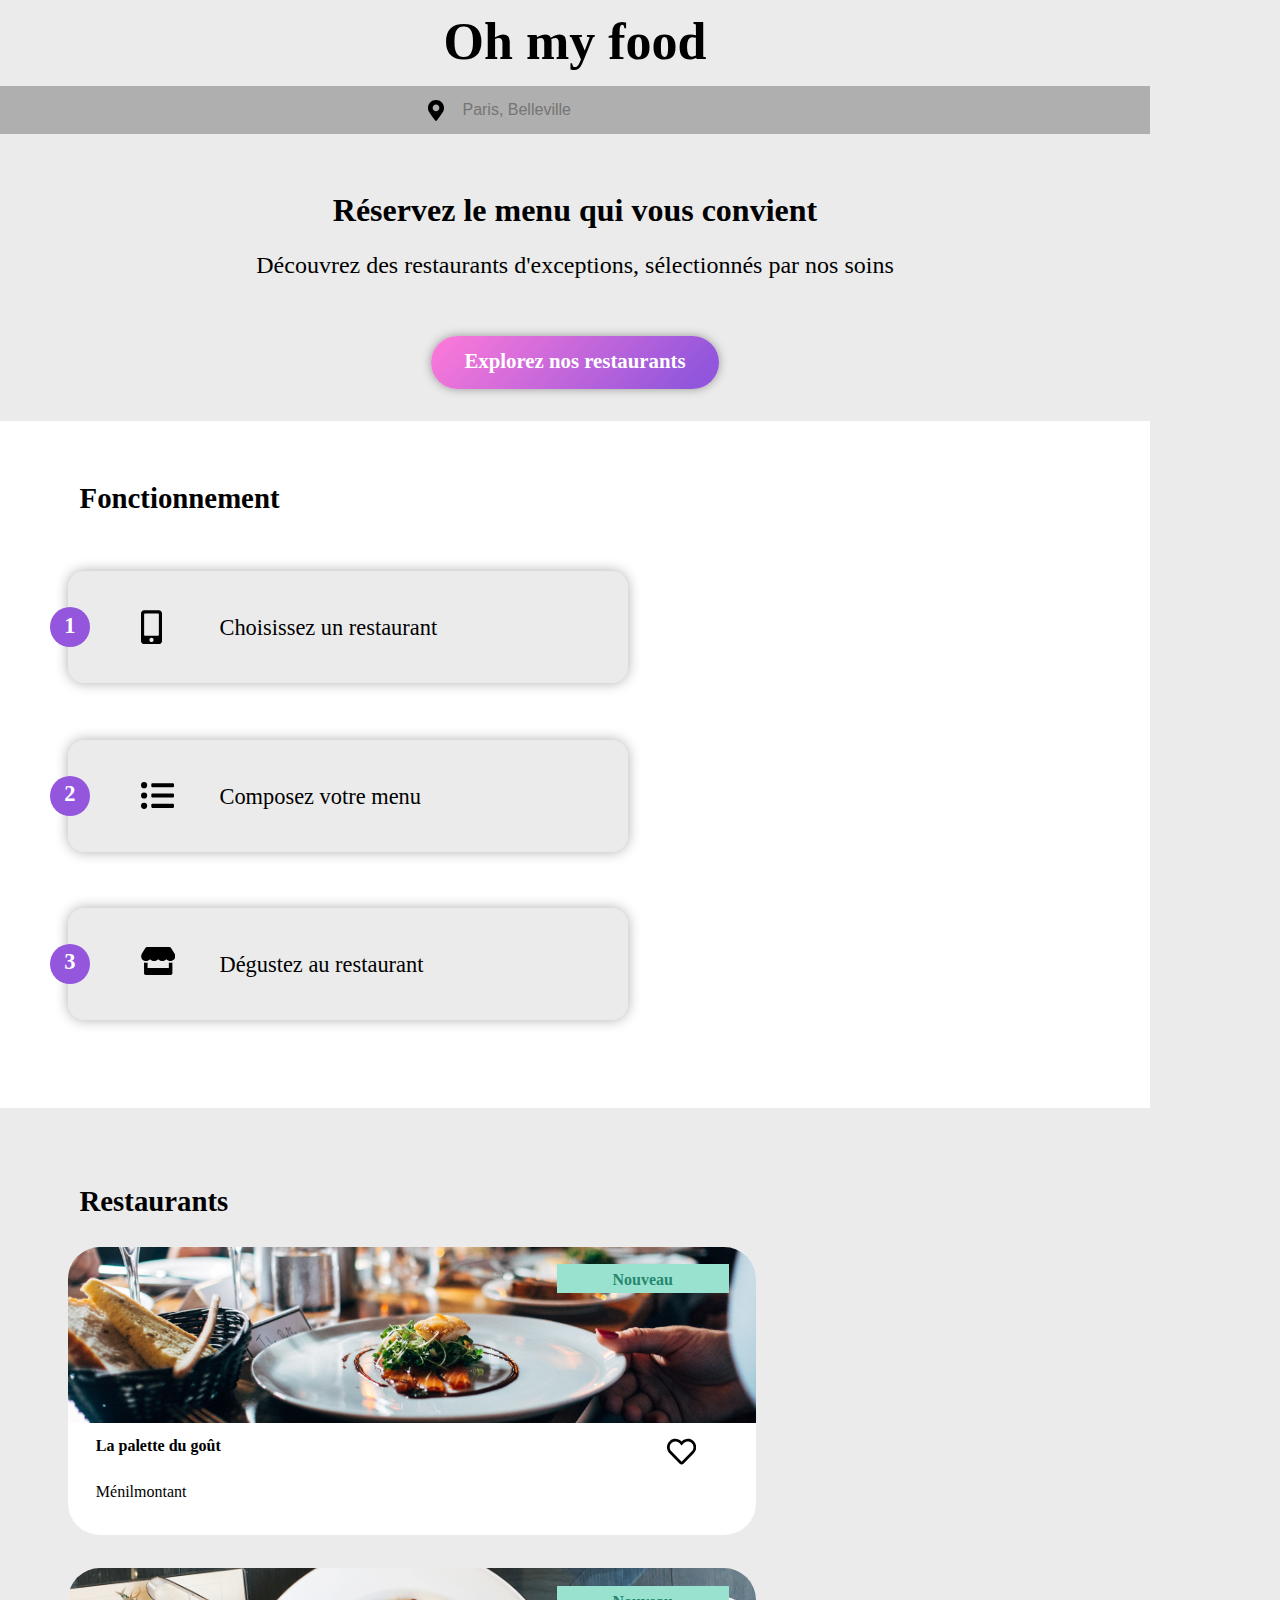
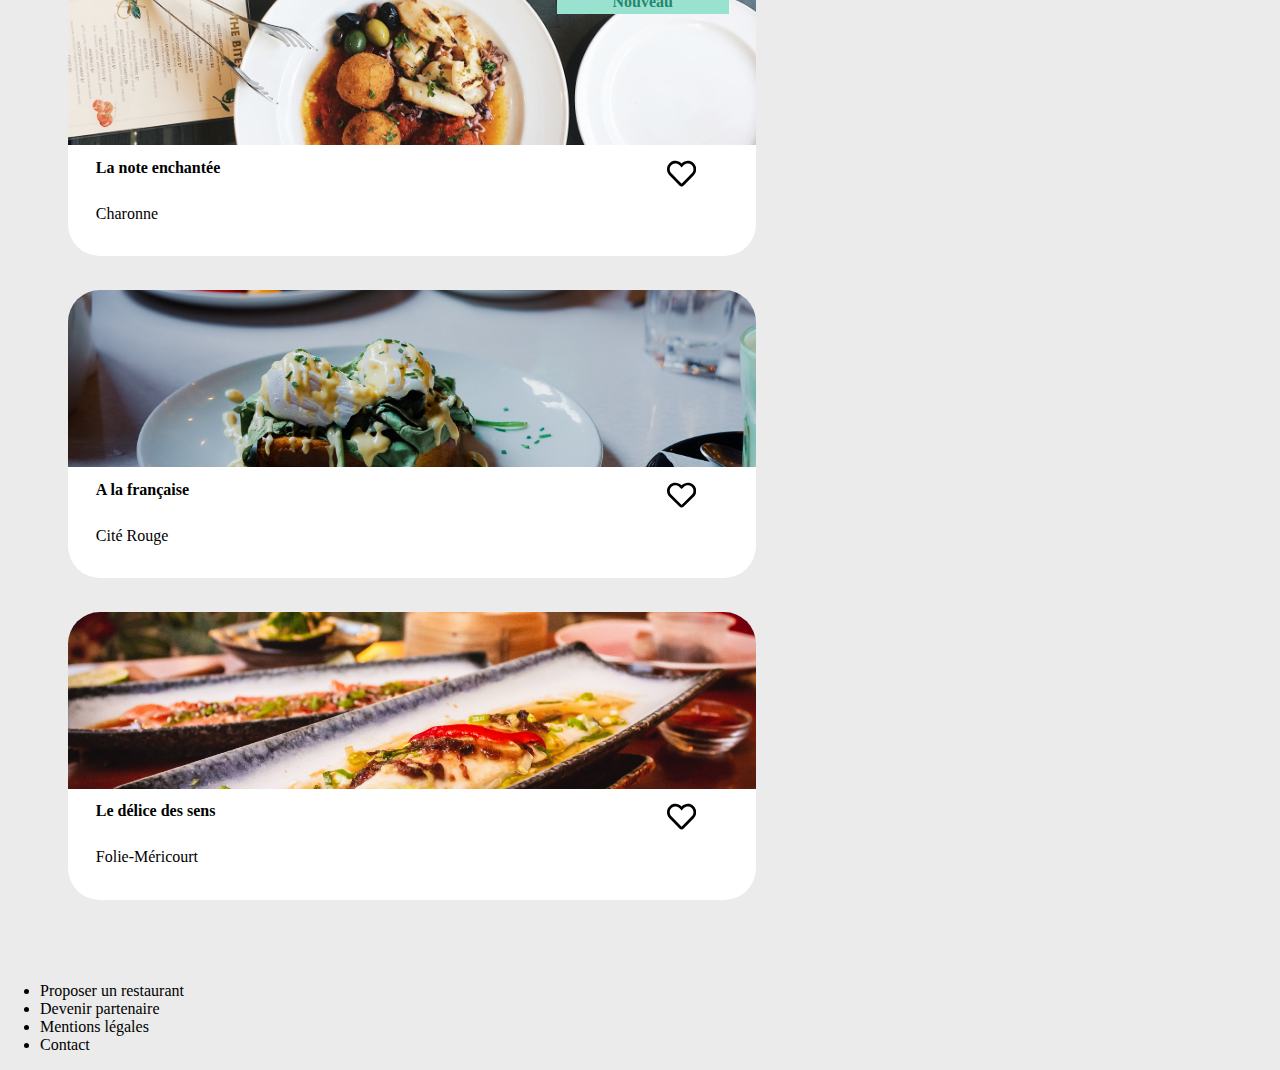
==== index.html @ 8b22a2fc "mise en forme carte fonction" ====
<!DOCTYPE html>
<html lang="fr">
<head>
    <meta charset="UTF-8">
    <meta http-equiv="X-UA-Compatible" content="IE=edge">
    <meta name="viewport" content="width=device-width, initial-scale=1.0">
    <link rel="stylesheet" href="sass/main.css">
    <title>Accueil</title>
</head>
<body class="Accueil">
    <header class="header">
        <h1 class="header__logo">Oh my food</h1>
        <div class="header__localisation">
            <div class="header__localisation__icone"></div>
            <input class="header__localisation__champ" type="text" placeholder="Paris, Belleville">
        </div>
        <h2 class="header__titre1">Réservez le menu qui vous convient</h2>
        <h3 class="header__titre2">Découvrez des restaurants d'exceptions, sélectionnés par nos soins</h3>
        <div class="header__bouton">Explorez nos restaurants</div>
    </header>
    <section class="fonction">
        <h3 class="fonction__titre">Fonctionnement</h3>
        <article class="fonction__carte">
            <div class="fonction__carte__num">1</div>
            <div class="fonction__carte__icone fonction__carte__icone--1"></div>
            <div class="fonction__carte__texte">Choisissez un restaurant</div>
        </article>
        <article class="fonction__carte">
            <div class="fonction__carte__num">2</div>
            <div class="fonction__carte__icone fonction__carte__icone--2"></div>
            <div class="fonction__carte__texte">Composez votre menu</div>
        </article>
        <article class="fonction__carte">
            <div class="fonction__carte__num">3</div>
            <div class="fonction__carte__icone fonction__carte__icone--3"></div>
            <div class="fonction__carte__texte">Dégustez au restaurant</div>
        </article>
    </section>
    <section class="resto">
        <h3 class="resto__titre">Restaurants</h3>
        <a href="menu_1.html" class="carte">
            <div class="carte__photo carte__photo--1">
                <div class="carte__photo__nouveau">Nouveau</div>
            </div>
            <div class="carte__nom">
                <p class="carte__nom__texte">La palette du goût</p>
                <div class="carte__nom__coeur"></div>    
            </div>
            <p class="carte__lieu">Ménilmontant</p>
        </a>
        <a href="menu_2.html" class="carte">
            <div class="carte__photo carte__photo--2">
                <div class="carte__photo__nouveau">Nouveau</div>
            </div>
            <div class="carte__nom">
                <p class="carte__nom__texte">La note enchantée</p>
                <div class="carte__nom__coeur"></div>    
            </div>
            <p class="carte__lieu">Charonne</p>
        </a>
        <a href="menu_3.html" class="carte">
            <div class="carte__photo carte__photo--3"></div>
            <div class="carte__nom">
                <p class="carte__nom__texte">A la française</p>
                <div class="carte__nom__coeur"></div>    
            </div>
            <p class="carte__lieu">Cité Rouge</p>
        </a>
        <a href="menu_4.html" class="carte">
            <div class="carte__photo carte__photo--4"></div>
            <div class="carte__nom">
                <p class="carte__nom__texte">Le délice des sens</p>
                <div class="carte__nom__coeur"></div>    
            </div>
            <p class="carte__lieu">Folie-Méricourt</p>
        </a>
    </section>
    <footer class="footer">
        <div class="footer__logo"></div>
        <nav class="footer__navigation">
            <ul>
                <li>Proposer un restaurant</li>
                <li>Devenir partenaire</li>
                <li>Mentions légales</li>
                <li>Contact</li>
            </ul>
        </nav>
    </footer>
</body>
</html>
---- sass/main.css ----
@font-face {
  font-family: 'Roboto';
  src: url("../../Public/fonts/Roboto-Regular.ttf") format("truetype");
}

@font-face {
  font-family: 'Shrikhand';
  src: url("../../Public/fonts/Shrikhand-Regular.ttf") format("truetype");
}

@-webkit-keyframes Rotation {
  0% {
    -webkit-transform: rotate(0deg);
            transform: rotate(0deg);
  }
  10% {
    -webkit-transform: rotate(40deg);
            transform: rotate(40deg);
  }
  20% {
    -webkit-transform: rotate(80deg);
            transform: rotate(80deg);
  }
  30% {
    -webkit-transform: rotate(120deg);
            transform: rotate(120deg);
  }
  40% {
    -webkit-transform: rotate(160deg);
            transform: rotate(160deg);
  }
  50% {
    -webkit-transform: rotate(200deg);
            transform: rotate(200deg);
  }
  60% {
    -webkit-transform: rotate(240deg);
            transform: rotate(240deg);
  }
  70% {
    -webkit-transform: rotate(280deg);
            transform: rotate(280deg);
  }
  80% {
    -webkit-transform: rotate(320deg);
            transform: rotate(320deg);
  }
  90% {
    -webkit-transform: rotate(360deg);
            transform: rotate(360deg);
  }
  100% {
    -webkit-transform: rotate(360deg);
            transform: rotate(360deg);
  }
}

@keyframes Rotation {
  0% {
    -webkit-transform: rotate(0deg);
            transform: rotate(0deg);
  }
  10% {
    -webkit-transform: rotate(40deg);
            transform: rotate(40deg);
  }
  20% {
    -webkit-transform: rotate(80deg);
            transform: rotate(80deg);
  }
  30% {
    -webkit-transform: rotate(120deg);
            transform: rotate(120deg);
  }
  40% {
    -webkit-transform: rotate(160deg);
            transform: rotate(160deg);
  }
  50% {
    -webkit-transform: rotate(200deg);
            transform: rotate(200deg);
  }
  60% {
    -webkit-transform: rotate(240deg);
            transform: rotate(240deg);
  }
  70% {
    -webkit-transform: rotate(280deg);
            transform: rotate(280deg);
  }
  80% {
    -webkit-transform: rotate(320deg);
            transform: rotate(320deg);
  }
  90% {
    -webkit-transform: rotate(360deg);
            transform: rotate(360deg);
  }
  100% {
    -webkit-transform: rotate(360deg);
            transform: rotate(360deg);
  }
}

@-webkit-keyframes Deroulement {
  0% {
    opacity: 0;
    margin-top: 10px;
  }
  100% {
    opacity: 1;
    margin-top: 0px;
  }
}

@keyframes Deroulement {
  0% {
    opacity: 0;
    margin-top: 10px;
  }
  100% {
    opacity: 1;
    margin-top: 0px;
  }
}

input[id*=Item] {
  display: none;
}

.item {
  display: block;
  position: relative;
  -webkit-box-sizing: border-box;
          box-sizing: border-box;
  overflow: hidden;
  -ms-flex-negative: 5;
      flex-shrink: 5;
  -webkit-box-flex: 0;
      -ms-flex-positive: 0;
          flex-grow: 0;
  margin: 0.8rem 4%;
  padding: 0;
  background-color: white;
  border-radius: 20px;
  -webkit-box-shadow: 0 0 10px grey;
          box-shadow: 0 0 10px grey;
  font-family: 'Roboto';
  -webkit-transition: all ease 2s;
  transition: all ease 2s;
}

@media screen and (max-width: 400px) {
  .item {
    width: 19rem;
    height: 3.8rem;
  }
}

@media screen and (min-width: 400px) and (max-width: 450px) {
  .item {
    width: 22rem;
    height: 4.4rem;
  }
}

@media screen and (min-width: 450px) and (max-width: 500px) {
  .item {
    width: 25rem;
    height: 5rem;
  }
}

@media screen and (min-width: 500px) and (max-width: 550px) {
  .item {
    width: 28rem;
    height: 5.6rem;
  }
}

@media screen and (min-width: 550px) and (max-width: 600px) {
  .item {
    width: 31rem;
    height: 6.2rem;
  }
}

@media screen and (min-width: 600px) and (max-width: 650px) {
  .item {
    width: 34rem;
    height: 6.8rem;
  }
}

@media screen and (min-width: 650px) and (max-width: 700px) {
  .item {
    width: 37rem;
    height: 7.4rem;
  }
}

@media screen and (min-width: 700px) {
  .item {
    width: 40rem;
    height: 8rem;
  }
}

.item__principal {
  -webkit-box-sizing: border-box;
          box-sizing: border-box;
  position: relative;
  padding: 2.0% 0 0 5%;
  width: 100%;
  height: 50%;
  margin: 0;
  border-top-left-radius: 20px;
  border-top-right-radius: 20px;
  overflow: hidden;
  white-space: nowrap;
  text-overflow: ellipsis;
  font-weight: bold;
  -webkit-transition: all 0.6s ease-in-out;
  transition: all 0.6s ease-in-out;
}

@media screen and (max-width: 400px) {
  .item__principal {
    font-size: 0.9rem;
  }
}

@media screen and (min-width: 400px) and (max-width: 450px) {
  .item__principal {
    font-size: 1rem;
  }
}

@media screen and (min-width: 450px) and (max-width: 500px) {
  .item__principal {
    font-size: 1.1rem;
  }
}

@media screen and (min-width: 500px) and (max-width: 550px) {
  .item__principal {
    font-size: 1.3rem;
  }
}

@media screen and (min-width: 550px) and (max-width: 600px) {
  .item__principal {
    font-size: 1.4rem;
  }
}

@media screen and (min-width: 600px) and (max-width: 650px) {
  .item__principal {
    font-size: 1.5rem;
  }
}

@media screen and (min-width: 650px) and (max-width: 700px) {
  .item__principal {
    font-size: 1.6rem;
  }
}

@media screen and (min-width: 700px) and (max-width: 750px) {
  .item__principal {
    font-size: 1.7rem;
  }
}

@media screen and (min-width: 750px) and (max-width: 800px) {
  .item__principal {
    font-size: 1.8rem;
  }
}

@media screen and (min-width: 800px) {
  .item__principal {
    font-size: 1.9rem;
  }
}

.item__secondaire {
  -webkit-box-sizing: border-box;
          box-sizing: border-box;
  position: relative;
  width: 80%;
  height: 50%;
  margin: 0;
  padding: 2.0% 0 0 5%;
  border-bottom-left-radius: 20px;
  overflow: hidden;
  white-space: nowrap;
  text-overflow: ellipsis;
  font-size: 0.8rem;
  -webkit-transition: all 0.6s ease-in-out;
  transition: all 0.6s ease-in-out;
}

@media screen and (max-width: 400px) {
  .item__secondaire {
    font-size: 0.7rem;
  }
}

@media screen and (min-width: 400px) and (max-width: 450px) {
  .item__secondaire {
    font-size: 0.8rem;
  }
}

@media screen and (min-width: 450px) and (max-width: 500px) {
  .item__secondaire {
    font-size: 0.9rem;
  }
}

@media screen and (min-width: 500px) and (max-width: 550px) {
  .item__secondaire {
    font-size: 1rem;
  }
}

@media screen and (min-width: 550px) and (max-width: 600px) {
  .item__secondaire {
    font-size: 1.1rem;
  }
}

@media screen and (min-width: 600px) and (max-width: 650px) {
  .item__secondaire {
    font-size: 1.2rem;
  }
}

@media screen and (min-width: 650px) and (max-width: 700px) {
  .item__secondaire {
    font-size: 1.3rem;
  }
}

@media screen and (min-width: 700px) and (max-width: 750px) {
  .item__secondaire {
    font-size: 1.4rem;
  }
}

@media screen and (min-width: 750px) and (max-width: 800px) {
  .item__secondaire {
    font-size: 1.5rem;
  }
}

@media screen and (min-width: 800px) {
  .item__secondaire {
    font-size: 1.6rem;
  }
}

.item__prix {
  -webkit-box-sizing: border-box;
          box-sizing: border-box;
  position: relative;
  width: 20%;
  height: 50%;
  margin: 0;
  padding: 2.0% 0 0 0;
  bottom: 50%;
  left: 80%;
  border-bottom-right-radius: 20px;
  font-weight: bold;
  text-align: left;
  -webkit-transition: all 0.6s ease-in-out;
  transition: all 0.6s ease-in-out;
}

@media screen and (max-width: 400px) {
  .item__prix {
    font-size: 0.9rem;
  }
}

@media screen and (min-width: 400px) and (max-width: 450px) {
  .item__prix {
    font-size: 1rem;
  }
}

@media screen and (min-width: 450px) and (max-width: 500px) {
  .item__prix {
    font-size: 1.1rem;
  }
}

@media screen and (min-width: 500px) and (max-width: 550px) {
  .item__prix {
    font-size: 1.2rem;
  }
}

@media screen and (min-width: 550px) and (max-width: 600px) {
  .item__prix {
    font-size: 1.3rem;
  }
}

@media screen and (min-width: 600px) and (max-width: 650px) {
  .item__prix {
    font-size: 1.4rem;
  }
}

@media screen and (min-width: 650px) and (max-width: 700px) {
  .item__prix {
    font-size: 1.5rem;
  }
}

@media screen and (min-width: 700px) and (max-width: 750px) {
  .item__prix {
    font-size: 1.6rem;
  }
}

@media screen and (min-width: 750px) and (max-width: 800px) {
  .item__prix {
    font-size: 1.7rem;
  }
}

@media screen and (min-width: 800px) {
  .item__prix {
    font-size: 1.8rem;
  }
}

.item__encoche {
  position: relative;
  -webkit-box-sizing: border-box;
          box-sizing: border-box;
  width: 0%;
  height: 100%;
  margin: 0;
  bottom: 150%;
  left: 100%;
  margin: 0;
  background-color: #99E2D0;
  border-radius: 0 20px 20px 0;
  -webkit-transition: all 0.5s ease-in-out;
  transition: all 0.5s ease-in-out;
}

.item__encoche img {
  position: absolute;
  -webkit-box-sizing: border-box;
          box-sizing: border-box;
  background-color: #fff;
  width: 30px;
  height: 30px;
  border-radius: 50% 50%;
  margin: 0;
  padding: 4%;
  bottom: 24%;
}

@media screen and (max-width: 400px) {
  .item__encoche img {
    width: 30px;
    height: 30px;
  }
}

@media screen and (min-width: 400px) and (max-width: 450px) {
  .item__encoche img {
    width: 34px;
    height: 34px;
  }
}

@media screen and (min-width: 450px) and (max-width: 500px) {
  .item__encoche img {
    width: 38px;
    height: 38px;
  }
}

@media screen and (min-width: 500px) and (max-width: 550px) {
  .item__encoche img {
    width: 42px;
    height: 42px;
  }
}

@media screen and (min-width: 550px) and (max-width: 600px) {
  .item__encoche img {
    width: 46px;
    height: 46px;
  }
}

@media screen and (min-width: 600px) and (max-width: 650px) {
  .item__encoche img {
    width: 50px;
    height: 50px;
  }
}

@media screen and (min-width: 650px) and (max-width: 700px) {
  .item__encoche img {
    width: 54px;
    height: 54px;
  }
}

@media screen and (min-width: 700px) and (max-width: 750px) {
  .item__encoche img {
    width: 58px;
    height: 58px;
  }
}

@media screen and (min-width: 750px) and (max-width: 800px) {
  .item__encoche img {
    width: 62px;
    height: 62px;
  }
}

@media screen and (min-width: 800px) {
  .item__encoche img {
    width: 66px;
    height: 66px;
  }
}

.item:hover > .item__principal, input:checked + label > .item__principal {
  border-top-right-radius: 0;
  width: 80%;
}

.item:hover > .item__secondaire, input:checked + label > .item__secondaire {
  width: 60%;
}

.item:hover > .item__prix, input:checked + label > .item__prix {
  border-bottom-right-radius: 0;
  left: 60%;
  padding: 2.0% 5% 0 5%;
}

.item:hover > .item__encoche, input:checked + label > .item__encoche {
  padding: 5%;
  left: 80%;
  width: 20%;
}

input:not(:checked) + label:hover > .item__encoche img {
  -webkit-animation: Rotation 0.6s linear 0s 1 normal;
          animation: Rotation 0.6s linear 0s 1 normal;
}

.carte {
  -webkit-box-sizing: border-box;
          box-sizing: border-box;
  position: relative;
  width: 90%;
  max-width: 43rem;
  height: 18rem;
  margin: 0 5% 3% 5%;
  padding: 0;
  border-radius: 2rem 2rem;
  background-color: #fff;
  display: -webkit-box;
  display: -ms-flexbox;
  display: flex;
  -webkit-box-orient: vertical;
  -webkit-box-direction: normal;
      -ms-flex-flow: column nowrap;
          flex-flow: column nowrap;
  font-size: 1rem;
}

.carte:-webkit-any-link {
  -webkit-text-decoration: 0;
          text-decoration: 0;
  color: black;
  font-weight: normal;
}

.carte:-moz-any-link {
  text-decoration: 0;
  color: black;
  font-weight: normal;
}

.carte:any-link {
  -webkit-text-decoration: 0;
          text-decoration: 0;
  color: black;
  font-weight: normal;
}

.carte__photo {
  -webkit-box-sizing: border-box;
          box-sizing: border-box;
  position: relative;
  width: 100%;
  height: 70%;
  margin: 0;
  padding: 0;
  border-top-left-radius: 2rem 2rem;
  border-top-right-radius: 2rem 2rem;
}

.carte__photo__nouveau {
  -webkit-box-sizing: border-box;
          box-sizing: border-box;
  position: absolute;
  width: 25%;
  min-width: 4.8rem;
  height: 16%;
  top: 10%;
  right: 4%;
  padding: 1% 1%;
  background-color: #98e2cf;
  color: #26876f;
  font-weight: bold;
  text-align: center;
}

.carte__photo--1 {
  background-image: url(../../public/img/restaurants/LaPaletteDuGout.jpg);
  background-repeat: no-repeat;
  background-size: cover;
  background-position: center;
}

.carte__photo--2 {
  background-image: url(../../public/img/restaurants/LaNoteEnchantee.jpg);
  background-repeat: no-repeat;
  background-size: cover;
  background-position: center;
}

.carte__photo--3 {
  background-image: url(../../public/img/restaurants/LaFrancaise.jpg);
  background-repeat: no-repeat;
  background-size: cover;
  background-position: center;
}

.carte__photo--4 {
  background-image: url(../../public/img/restaurants/LeDeliceDesSens.jpg);
  background-repeat: no-repeat;
  background-size: cover;
  background-position: center;
}

.carte__nom {
  -webkit-box-sizing: border-box;
          box-sizing: border-box;
  position: relative;
  display: -webkit-box;
  display: -ms-flexbox;
  display: flex;
  -webkit-box-orient: horizontal;
  -webkit-box-direction: normal;
      -ms-flex-flow: row nowrap;
          flex-flow: row nowrap;
  -webkit-box-pack: start;
      -ms-flex-pack: start;
          justify-content: flex-start;
  width: 100%;
  height: 15%;
  padding: 0;
  margin: 2% 2% 0.6% 4%;
}

.carte__nom__texte {
  -webkit-box-sizing: border-box;
          box-sizing: border-box;
  position: absolute;
  top: 0%;
  left: 0%;
  width: 70%;
  height: 100%;
  padding: 0;
  margin: 0;
  font-weight: bold;
}

.carte__nom__coeur {
  -webkit-box-sizing: border-box;
          box-sizing: border-box;
  position: absolute;
  top: 0%;
  left: 83%;
  background-image: url(../../public/img/icones/CoeurVide.svg);
  background-repeat: no-repeat;
  background-size: cover;
  width: 1.8rem;
  height: 1.8rem;
  padding: 0;
  margin: 0;
}

.carte__lieu {
  -webkit-box-sizing: border-box;
          box-sizing: border-box;
  position: relative;
  width: 100%;
  height: 15%;
  padding: 0;
  margin: 0.6% 2% 2% 4%;
}

.fonction__carte {
  -webkit-box-sizing: border-box;
          box-sizing: border-box;
  position: relative;
  display: -webkit-box;
  display: -ms-flexbox;
  display: flex;
  -webkit-box-orient: horizontal;
  -webkit-box-direction: normal;
      -ms-flex-flow: row nowrap;
          flex-flow: row nowrap;
  -webkit-box-pack: start;
      -ms-flex-pack: start;
          justify-content: flex-start;
  -webkit-box-align: center;
      -ms-flex-align: center;
          align-items: center;
  background-color: #ebebeb;
  width: 90%;
  max-width: 35rem;
  height: 5rem;
  margin: 5% 5% 5% 5%;
  padding: 0;
  border-radius: 1rem 1rem;
  -webkit-box-shadow: 0 0 0.8rem #afafaf;
          box-shadow: 0 0 0.8rem #afafaf;
}

@media screen and (min-width: 400px) {
  .fonction__carte {
    height: 6rem;
  }
}

@media screen and (min-width: 550px) {
  .fonction__carte {
    height: 7rem;
  }
}

.fonction__carte__num {
  -webkit-box-sizing: border-box;
          box-sizing: border-box;
  position: absolute;
  width: 2rem;
  height: 2rem;
  margin: 0;
  padding: 0.4em;
  left: -5%;
  border-radius: 50% 50%;
  background-color: #9356DC;
  text-align: center;
  font-weight: bold;
  font-size: 1rem;
  color: white;
}

@media screen and (min-width: 425px) {
  .fonction__carte__num {
    left: -4.75%;
  }
}

@media screen and (min-width: 450px) {
  .fonction__carte__num {
    left: -4.5%;
    width: 2.25rem;
    height: 2.25rem;
    font-size: 1.2rem;
    padding: 0.35em;
  }
}

@media screen and (min-width: 475px) {
  .fonction__carte__num {
    left: -4.25%;
  }
}

@media screen and (min-width: 500px) {
  .fonction__carte__num {
    left: -4%;
  }
}

@media screen and (min-width: 525px) {
  .fonction__carte__num {
    left: -3.75%;
  }
}

@media screen and (min-width: 550px) {
  .fonction__carte__num {
    left: -3.85%;
    width: 2.5rem;
    height: 2.5rem;
    font-size: 1.4rem;
    padding: 0.25em;
  }
}

@media screen and (min-width: 575px) {
  .fonction__carte__num {
    left: -3.7%;
  }
}

@media screen and (min-width: 600px) {
  .fonction__carte__num {
    left: -3.6%;
  }
}

@media screen and (min-width: 625px) {
  .fonction__carte__num {
    left: -3.3%;
  }
}

.fonction__carte__icone {
  -webkit-box-sizing: border-box;
          box-sizing: border-box;
  position: absolute;
  width: 1.5rem;
  height: 1.5rem;
  left: 13%;
}

.fonction__carte__icone--1 {
  background-image: url(../../public/img/icones/Smartphone.svg);
  background-repeat: no-repeat;
  background-size: contain;
}

.fonction__carte__icone--2 {
  background-image: url(../../public/img/icones/Liste.svg);
  background-repeat: no-repeat;
  background-size: contain;
}

.fonction__carte__icone--3 {
  background-image: url(../../public/img/icones/Store.svg);
  background-repeat: no-repeat;
  background-size: contain;
}

@media screen and (min-width: 400px) {
  .fonction__carte__icone {
    width: 1.7rem;
    height: 1.7rem;
  }
}

@media screen and (min-width: 550px) {
  .fonction__carte__icone {
    width: 2rem;
    height: 2rem;
  }
}

@media screen and (min-width: 650px) {
  .fonction__carte__icone {
    width: 2.1rem;
    height: 2.1rem;
  }
}

.fonction__carte__texte {
  -webkit-box-sizing: border-box;
          box-sizing: border-box;
  position: absolute;
  width: 70%;
  height: 1.5rem;
  left: 27%;
  font-size: 1rem;
}

@media screen and (min-width: 400px) {
  .fonction__carte__texte {
    font-size: 1.2rem;
  }
}

@media screen and (min-width: 550px) {
  .fonction__carte__texte {
    font-size: 1.4rem;
  }
}

.Accueil {
  -webkit-box-sizing: border-box;
          box-sizing: border-box;
  position: relative;
  box-sizing: border-box;
  margin: 0;
  padding: 0;
  min-width: 320px;
  max-width: 1150px;
  width: 100%;
  background-color: #ebebeb;
  font-family: 'Roboto';
}

.Accueil .header {
  -webkit-box-sizing: border-box;
          box-sizing: border-box;
  width: 100%;
  margin: 0;
  padding: 0rem;
}

.Accueil .header__logo {
  -webkit-box-sizing: border-box;
          box-sizing: border-box;
  position: relative;
  width: 100%;
  height: 2.5rem;
  margin-top: 1%;
  font-family: 'Shrikhand';
  font-size: 2rem;
  text-align: center;
}

@media screen and (min-width: 400px) {
  .Accueil .header__logo {
    font-size: 2.25rem;
  }
}

@media screen and (min-width: 500px) {
  .Accueil .header__logo {
    font-size: 2.5rem;
  }
}

@media screen and (min-width: 600px) {
  .Accueil .header__logo {
    font-size: 2.75rem;
  }
}

@media screen and (min-width: 700px) {
  .Accueil .header__logo {
    font-size: 3rem;
  }
}

@media screen and (min-width: 800px) {
  .Accueil .header__logo {
    font-size: 3.25rem;
  }
}

.Accueil .header__localisation {
  -webkit-box-sizing: border-box;
          box-sizing: border-box;
  position: relative;
  width: 100%;
  height: 3rem;
  margin: 0;
  padding: 0 20%;
  display: -webkit-box;
  display: -ms-flexbox;
  display: flex;
  -webkit-box-orient: horizontal;
  -webkit-box-direction: normal;
      -ms-flex-flow: row nowrap;
          flex-flow: row nowrap;
  -webkit-box-pack: center;
      -ms-flex-pack: center;
          justify-content: center;
  background-color: #afafaf;
}

@media screen and (min-width: 450px) {
  .Accueil .header__localisation {
    padding: 0 24%;
  }
}

@media screen and (min-width: 550px) {
  .Accueil .header__localisation {
    padding: 0 25%;
  }
}

@media screen and (min-width: 650px) {
  .Accueil .header__localisation {
    padding: 0 26%;
  }
}

@media screen and (min-width: 750px) {
  .Accueil .header__localisation {
    padding: 0 27%;
  }
}

@media screen and (min-width: 950px) {
  .Accueil .header__localisation {
    padding: 0 32%;
  }
}

.Accueil .header__localisation__icone {
  -webkit-box-sizing: border-box;
          box-sizing: border-box;
  position: relative;
  width: 2rem;
  height: 2rem;
  margin: auto 0.25rem auto 0;
  background-image: url(../../public/img/icones/Localisation.svg);
  background-color: #afafaf;
  background-position: center;
  background-repeat: no-repeat;
  background-size: 50%;
}

.Accueil .header__localisation__champ {
  -webkit-box-sizing: border-box;
          box-sizing: border-box;
  position: relative;
  width: 65%;
  height: 100%;
  margin: 0 0 0 0.25rem;
  border: 0;
  outline: 0;
  background-color: #afafaf;
  color: black;
  font-size: 1rem;
}

.Accueil .header__titre1 {
  -webkit-box-sizing: border-box;
          box-sizing: border-box;
  position: relative;
  width: 100%;
  height: auto;
  margin: 5% 0 2% 0;
  padding: 0 16% 0 16%;
  font-size: 1.5rem;
  text-align: center;
}

@media screen and (min-width: 700px) {
  .Accueil .header__titre1 {
    font-size: 1.7rem;
  }
}

@media screen and (min-width: 1000px) {
  .Accueil .header__titre1 {
    font-size: 2rem;
  }
}

.Accueil .header__titre2 {
  -webkit-box-sizing: border-box;
          box-sizing: border-box;
  position: relative;
  width: 100%;
  height: auto;
  margin: 2% 0 5% 0;
  padding: 0 7% 0 7%;
  text-align: center;
  font-size: 1rem;
  font-weight: normal;
}

@media screen and (min-width: 700px) {
  .Accueil .header__titre2 {
    font-size: 1.2rem;
  }
}

@media screen and (min-width: 1000px) {
  .Accueil .header__titre2 {
    font-size: 1.5rem;
  }
}

.Accueil .header__bouton {
  position: relative;
  width: 60%;
  min-width: 13rem;
  max-width: 18rem;
  height: 2.5rem;
  margin: auto;
  padding-top: 0.8rem;
  background: linear-gradient(135deg, #ff7ad9, #9256dc 90%);
  border-radius: 2rem 2rem;
  -webkit-box-shadow: 0 0 0.6rem #969696;
          box-shadow: 0 0 0.6rem #969696;
  text-align: center;
  font-size: 0.9rem;
  font-weight: bold;
  color: white;
}

@media screen and (min-width: 360px) {
  .Accueil .header__bouton {
    font-size: 1rem;
  }
}

@media screen and (min-width: 420px) {
  .Accueil .header__bouton {
    font-size: 1.2rem;
  }
}

@media screen and (min-width: 900px) {
  .Accueil .header__bouton {
    font-size: 1.3rem;
  }
}

.Accueil .header__bouton:hover {
  background: linear-gradient(135deg, #ff8fdf, #bb95e9 90%);
  -webkit-box-shadow: 0 0 1.2rem #969696;
          box-shadow: 0 0 1.2rem #969696;
  cursor: pointer;
}

.Accueil .fonction {
  -webkit-box-sizing: border-box;
          box-sizing: border-box;
  position: relative;
  width: 100%;
  padding: 2rem 0.75rem 2rem 0.75rem;
  margin: 2rem 0 0 0;
  background-color: #fff;
}

.Accueil .fonction__titre {
  -webkit-box-sizing: border-box;
          box-sizing: border-box;
  position: relative;
  width: 100%;
  font-size: 1.8rem;
  margin-left: 6%;
}

.Accueil .resto {
  -webkit-box-sizing: border-box;
          box-sizing: border-box;
  position: relative;
  display: -webkit-box;
  display: -ms-flexbox;
  display: flex;
  -webkit-box-orient: vertical;
  -webkit-box-direction: normal;
      -ms-flex-flow: column nowrap;
          flex-flow: column nowrap;
  -webkit-box-pack: space-evenly;
      -ms-flex-pack: space-evenly;
          justify-content: space-evenly;
  width: 100%;
  padding: 2rem 0.75rem 1rem 0.75rem;
  margin: 1rem 0 2rem 0;
  background-color: #ebebeb;
  text-decoration: none;
  color: black;
  font-weight: normal;
}

.Accueil .resto__titre {
  -webkit-box-sizing: border-box;
          box-sizing: border-box;
  position: relative;
  width: 100%;
  font-size: 1.8rem;
  margin-left: 6%;
}

.menu {
  position: relative;
  -webkit-box-sizing: border-box;
          box-sizing: border-box;
  margin: 0;
  padding: 0;
  min-width: 320px;
  max-width: 1150px;
  width: 100%;
  background-color: #ebebeb;
  font-family: 'Roboto';
}

.menu .souligne {
  -webkit-text-decoration: underline 4px solid #99E2D0;
          text-decoration: underline 4px solid #99E2D0;
}

@media screen and (min-width: 550px) {
  .menu .souligne {
    -webkit-text-decoration: underline 6px solid #99E2D0;
            text-decoration: underline 6px solid #99E2D0;
  }
}

@media screen and (min-width: 800px) {
  .menu .souligne {
    -webkit-text-decoration: underline 8px solid #99E2D0;
            text-decoration: underline 8px solid #99E2D0;
  }
}

.menu__header {
  position: relative;
  -webkit-box-sizing: border-box;
          box-sizing: border-box;
  display: -webkit-box;
  display: -ms-flexbox;
  display: flex;
  -webkit-box-orient: horizontal;
  -webkit-box-direction: normal;
      -ms-flex-flow: row wrap;
          flex-flow: row wrap;
  -webkit-box-pack: stretch;
      -ms-flex-pack: stretch;
          justify-content: stretch;
  width: 100%;
  height: auto;
  margin: 0;
  padding-top: 0.7rem;
  background-color: white;
}

.menu__header__iconeRetour {
  -webkit-box-sizing: border-box;
          box-sizing: border-box;
  width: 8%;
  height: 2.5rem;
  margin: 3% 0 0 2.5%;
  background-image: url(../../public/img/icones/FlecheGauche.svg);
  background-repeat: no-repeat;
  background-size: contain;
  background-position: top 50%;
}

@media screen and (min-width: 400px) {
  .menu__header__iconeRetour {
    margin: 2.6% 0 0 3%;
  }
}

@media screen and (min-width: 500px) {
  .menu__header__iconeRetour {
    margin: 2.2% 0 0 3%;
  }
}

@media screen and (min-width: 600px) {
  .menu__header__iconeRetour {
    margin: 2% 0 0 3%;
  }
}

@media screen and (min-width: 800px) {
  .menu__header__iconeRetour {
    height: 3rem;
    margin: 1.7% 0 0 3%;
  }
}

@media screen and (min-width: 900px) {
  .menu__header__iconeRetour {
    height: 3rem;
    margin: 1.4% 0 0 3%;
  }
}

@media screen and (min-width: 1000px) {
  .menu__header__iconeRetour {
    height: 3.2rem;
    margin: 1.2% 0 0 3%;
  }
}

.menu__header__logo {
  -webkit-box-sizing: border-box;
          box-sizing: border-box;
  position: relative;
  width: 69%;
  height: 2.5rem;
  margin: 0 10% 0 10%;
  padding-top: 0.3rem;
  font-family: 'Shrikhand';
  font-size: 2rem;
  text-align: center;
}

@media screen and (min-width: 400px) {
  .menu__header__logo {
    font-size: 2.25rem;
    padding-top: 0.3rem;
  }
}

@media screen and (min-width: 500px) {
  .menu__header__logo {
    font-size: 2.5rem;
    margin: 0 10% 0 5%;
    padding-bottom: 3rem;
    padding-top: 0;
  }
}

@media screen and (min-width: 600px) {
  .menu__header__logo {
    font-size: 2.75rem;
    margin: 0 10% 0 5%;
    padding-bottom: 3.5rem;
    padding-top: 0;
  }
}

@media screen and (min-width: 700px) {
  .menu__header__logo {
    font-size: 3rem;
    margin: 0 10% 0 5%;
    padding-bottom: 4rem;
    padding-top: 0;
  }
}

@media screen and (min-width: 800px) {
  .menu__header__logo {
    font-size: 3.25rem;
    margin: 0 10% 0 5%;
    padding-bottom: 4rem;
    padding-top: 0;
  }
}

.menu__header__photo--1 {
  position: relative;
  width: 100%;
  height: 15rem;
  margin-top: 1rem;
  padding: 0;
  background-image: url(../../public/img/restaurants/LaPaletteDuGout.jpg);
  background-clip: border-box;
  background-repeat: no-repeat;
  background-size: cover;
}

@media screen and (max-width: 400px) {
  .menu__header__photo--1 {
    background-position: left 0% top 40%;
  }
}

@media screen and (max-width: 500px) {
  .menu__header__photo--1 {
    background-position: left 0% top 70%;
  }
}

@media screen and (max-width: 600px) {
  .menu__header__photo--1 {
    background-position: left 25% top 40%;
  }
}

@media screen and (max-width: 700px) {
  .menu__header__photo--1 {
    background-position: left 0% top 60%;
  }
}

@media screen and (max-width: 800px) {
  .menu__header__photo--1 {
    background-position: left 0% top 40%;
  }
}

@media screen and (max-width: 900) {
  .menu__header__photo--1 {
    background-position: left 0% top 25%;
  }
}

@media screen and (max-width: 1000px) {
  .menu__header__photo--1 {
    background-position: left 0% top 60%;
  }
}

@media screen and (min-width: 1000px) {
  .menu__header__photo--1 {
    background-position: left 0% top 62%;
  }
}

.menu__titre {
  -webkit-box-sizing: border-box;
          box-sizing: border-box;
  position: relative;
  display: -webkit-box;
  display: -ms-flexbox;
  display: flex;
  -webkit-box-orient: horizontal;
  -webkit-box-direction: normal;
      -ms-flex-flow: row nowrap;
          flex-flow: row nowrap;
  -webkit-box-pack: justify;
      -ms-flex-pack: justify;
          justify-content: space-between;
  width: 100%;
  height: auto;
  background-color: #ebebeb;
  margin: 0;
  padding: 10% 0;
  top: -3rem;
  border-top-left-radius: 2rem;
  border-top-right-radius: 2rem;
}

@media screen and (min-width: 750px) {
  .menu__titre {
    top: -2rem;
  }
}

.menu__titre h2 {
  position: relative;
  -webkit-box-sizing: border-box;
          box-sizing: border-box;
  font-family: 'Shrikhand';
  font-size: 1.4rem;
  height: auto;
  margin: 0;
  padding: 0 0 0 1rem;
  width: 80%;
}

@media screen and (min-width: 350px) {
  .menu__titre h2 {
    font-size: 1.6rem;
  }
}

@media screen and (min-width: 400px) {
  .menu__titre h2 {
    font-size: 1.8rem;
  }
}

@media screen and (min-width: 500px) {
  .menu__titre h2 {
    font-size: 2.2rem;
    padding: 0 0 0 1.2rem;
  }
}

@media screen and (min-width: 600px) {
  .menu__titre h2 {
    font-size: 2.7rem;
    padding: 0 0 0 1.3rem;
  }
}

@media screen and (min-width: 700px) {
  .menu__titre h2 {
    font-size: 3rem;
    padding: 0 0 0 1.7rem;
  }
}

@media screen and (min-width: 875px) {
  .menu__titre h2 {
    font-size: 3.3rem;
    padding: 0 0 0 1.9rem;
  }
}

@media screen and (min-width: 1000px) {
  .menu__titre h2 {
    font-size: 3.8rem;
    padding: 0 0 0 2rem;
  }
}

.menu__titre .coeur {
  background-image: url(../../public/img/icones/CoeurVide.svg);
  background-repeat: no-repeat;
  background-size: cover;
  width: 1.8rem;
  height: 1.8rem;
  margin-right: 1.7rem;
  margin-top: 0;
}

@media screen and (min-width: 350px) {
  .menu__titre .coeur {
    width: 2rem;
    height: 2rem;
  }
}

@media screen and (min-width: 400px) {
  .menu__titre .coeur {
    width: 2.5rem;
    height: 2.5rem;
  }
}

@media screen and (min-width: 500px) {
  .menu__titre .coeur {
    width: 3rem;
    height: 3rem;
  }
}

@media screen and (min-width: 600px) {
  .menu__titre .coeur {
    width: 3.5rem;
    height: 3.5rem;
  }
}

@media screen and (min-width: 700px) {
  .menu__titre .coeur {
    width: 4.0rem;
    height: 4.0rem;
  }
}

@media screen and (min-width: 875px) {
  .menu__titre .coeur {
    width: 4.5rem;
    height: 4.5rem;
  }
}

@media screen and (min-width: 1000px) {
  .menu__titre .coeur {
    width: 5rem;
    height: 5rem;
  }
}

.menu__entrees {
  position: relative;
  -webkit-box-sizing: border-box;
          box-sizing: border-box;
  width: 100%;
  margin: 0;
  padding: 0;
  top: -3.8rem;
  display: -webkit-box;
  display: -ms-flexbox;
  display: flex;
  -webkit-box-orient: vertical;
  -webkit-box-direction: normal;
      -ms-flex-flow: column nowrap;
          flex-flow: column nowrap;
  -webkit-box-pack: start;
      -ms-flex-pack: start;
          justify-content: flex-start;
  -webkit-box-align: start;
      -ms-flex-align: start;
          align-items: flex-start;
  padding: 0 auto;
  background-color: #ebebeb;
}

.menu__entrees h3 {
  font-size: 1.15rem;
  -webkit-box-sizing: border-box;
          box-sizing: border-box;
  margin-top: 0.9rem;
  padding-top: 0;
  padding-left: 4%;
  text-transform: uppercase;
  -webkit-transform-origin: bottom center;
          transform-origin: bottom center;
  -webkit-animation: Deroulement 0.5s linear 0s 1 normal backwards;
          animation: Deroulement 0.5s linear 0s 1 normal backwards;
}

@media screen and (min-width: 350px) {
  .menu__entrees h3 {
    font-size: 1.25rem;
  }
}

@media screen and (min-width: 400px) {
  .menu__entrees h3 {
    font-size: 1.4rem;
  }
}

@media screen and (min-width: 500px) {
  .menu__entrees h3 {
    font-size: 1.7rem;
  }
}

@media screen and (min-width: 600px) {
  .menu__entrees h3 {
    font-size: 2rem;
  }
}

@media screen and (min-width: 600px) {
  .menu__entrees h3 {
    font-size: 2.5rem;
  }
}

@media screen and (min-width: 875px) {
  .menu__entrees h3 {
    font-size: 2.6rem;
  }
}

.menu__plats {
  position: relative;
  -webkit-box-sizing: border-box;
          box-sizing: border-box;
  width: 100%;
  margin: 0;
  padding: 0;
  top: -3.8rem;
  display: -webkit-box;
  display: -ms-flexbox;
  display: flex;
  -webkit-box-orient: vertical;
  -webkit-box-direction: normal;
      -ms-flex-flow: column nowrap;
          flex-flow: column nowrap;
  -webkit-box-pack: start;
      -ms-flex-pack: start;
          justify-content: flex-start;
  -webkit-box-align: start;
      -ms-flex-align: start;
          align-items: flex-start;
  padding: 0 auto;
  background-color: #ebebeb;
}

.menu__plats h3 {
  font-size: 1.15rem;
  -webkit-box-sizing: border-box;
          box-sizing: border-box;
  margin-top: 0.9rem;
  padding-top: 0;
  padding-left: 4%;
  text-transform: uppercase;
  -webkit-transform-origin: bottom center;
          transform-origin: bottom center;
  -webkit-animation: Deroulement 0.5s linear 2s 1 normal backwards;
          animation: Deroulement 0.5s linear 2s 1 normal backwards;
}

@media screen and (min-width: 350px) {
  .menu__plats h3 {
    font-size: 1.25rem;
  }
}

@media screen and (min-width: 400px) {
  .menu__plats h3 {
    font-size: 1.4rem;
  }
}

@media screen and (min-width: 500px) {
  .menu__plats h3 {
    font-size: 1.7rem;
  }
}

@media screen and (min-width: 600px) {
  .menu__plats h3 {
    font-size: 2rem;
  }
}

@media screen and (min-width: 600px) {
  .menu__plats h3 {
    font-size: 2.5rem;
  }
}

@media screen and (min-width: 875px) {
  .menu__plats h3 {
    font-size: 2.6rem;
  }
}

.menu__desserts {
  position: relative;
  -webkit-box-sizing: border-box;
          box-sizing: border-box;
  width: 100%;
  margin: 0;
  padding: 0;
  top: -3.8rem;
  display: -webkit-box;
  display: -ms-flexbox;
  display: flex;
  -webkit-box-orient: vertical;
  -webkit-box-direction: normal;
      -ms-flex-flow: column nowrap;
          flex-flow: column nowrap;
  -webkit-box-pack: start;
      -ms-flex-pack: start;
          justify-content: flex-start;
  -webkit-box-align: start;
      -ms-flex-align: start;
          align-items: flex-start;
  padding: 0 auto;
  background-color: #ebebeb;
}

.menu__desserts h3 {
  font-size: 1.15rem;
  -webkit-box-sizing: border-box;
          box-sizing: border-box;
  margin-top: 0.9rem;
  padding-top: 0;
  padding-left: 4%;
  text-transform: uppercase;
  -webkit-transform-origin: bottom center;
          transform-origin: bottom center;
  -webkit-animation: Deroulement 0.5s linear 4s 1 normal backwards;
          animation: Deroulement 0.5s linear 4s 1 normal backwards;
}

@media screen and (min-width: 350px) {
  .menu__desserts h3 {
    font-size: 1.25rem;
  }
}

@media screen and (min-width: 400px) {
  .menu__desserts h3 {
    font-size: 1.4rem;
  }
}

@media screen and (min-width: 500px) {
  .menu__desserts h3 {
    font-size: 1.7rem;
  }
}

@media screen and (min-width: 600px) {
  .menu__desserts h3 {
    font-size: 2rem;
  }
}

@media screen and (min-width: 600px) {
  .menu__desserts h3 {
    font-size: 2.5rem;
  }
}

@media screen and (min-width: 875px) {
  .menu__desserts h3 {
    font-size: 2.6rem;
  }
}

.menu__commande {
  position: relative;
  -webkit-box-sizing: border-box;
          box-sizing: border-box;
  width: 100%;
  margin: 0;
  padding: 0;
  top: -2.6rem;
  display: -webkit-box;
  display: -ms-flexbox;
  display: flex;
  -webkit-box-orient: vertical;
  -webkit-box-direction: normal;
      -ms-flex-flow: column nowrap;
          flex-flow: column nowrap;
  -webkit-box-pack: start;
      -ms-flex-pack: start;
          justify-content: flex-start;
  -webkit-box-align: start;
      -ms-flex-align: start;
          align-items: flex-start;
  padding: 0 auto;
  background-color: #ebebeb;
}

.menu__commande .bouton {
  position: relative;
  width: 50%;
  height: 2.5rem;
  margin: auto 25%;
  padding-top: 0.8rem;
  background: linear-gradient(135deg, #ff7ad9, #9256dc 90%);
  border-radius: 2rem 2rem;
  -webkit-box-shadow: 0 0 0.6rem #969696;
          box-shadow: 0 0 0.6rem #969696;
  text-align: center;
  font-size: 1.3rem;
  font-weight: bold;
  color: white;
}

@media screen and (min-width: 600px) {
  .menu__commande .bouton {
    height: 3.5rem;
    padding-top: 1rem;
    font-size: 2rem;
  }
}

@media screen and (min-width: 800px) {
  .menu__commande .bouton {
    height: 4rem;
    padding-top: 0.8rem;
    font-size: 2.5rem;
  }
}

@media screen and (min-width: 900px) {
  .menu__commande .bouton {
    width: 45%;
    margin: auto 27.5%;
  }
}

@media screen and (min-width: 1000px) {
  .menu__commande .bouton {
    width: 40%;
    margin: auto 30%;
  }
}

@media screen and (min-width: 1100px) {
  .menu__commande .bouton {
    width: 38%;
    margin: auto 31%;
  }
}

.menu__commande .bouton:hover {
  background: linear-gradient(135deg, #ff8fdf, #bb95e9 90%);
  -webkit-box-shadow: 0 0 1.2rem #969696;
          box-shadow: 0 0 1.2rem #969696;
  cursor: pointer;
}

.menu__footer {
  position: relative;
  -webkit-box-sizing: border-box;
          box-sizing: border-box;
  width: 100%;
  margin: 0;
  padding: 0;
  top: 0;
  display: -webkit-box;
  display: -ms-flexbox;
  display: flex;
  -webkit-box-orient: vertical;
  -webkit-box-direction: normal;
      -ms-flex-flow: column nowrap;
          flex-flow: column nowrap;
  -webkit-box-pack: start;
      -ms-flex-pack: start;
          justify-content: flex-start;
  -webkit-box-align: start;
      -ms-flex-align: start;
          align-items: flex-start;
  padding: 0 auto;
  background-color: white;
  padding-top: 1rem;
  padding-bottom: 1rem;
  color: white;
  background-color: #293542;
}

.menu__footer__navigation {
  -webkit-box-sizing: border-box;
          box-sizing: border-box;
  position: relative;
  width: 100%;
}

.menu__footer__navigation ul {
  position: relative;
}

.menu__footer__navigation ul li {
  position: relative;
  list-style-type: none;
  font-size: 1rem;
  display: list-item;
  margin: 0.25rem 0 0.25rem 0;
}

@media screen and (min-width: 800px) {
  .menu__footer__navigation ul li {
    font-size: 1.2rem;
  }
}

.menu__footer__navigation ul li:nth-child(1):before {
  content: "";
  display: inline-block;
  width: 1rem;
  height: 1rem;
  background: url("../../public/img/icones/Couverts.svg");
  background-repeat: no-repeat;
  background-size: 100%;
  margin-right: 0.7rem;
}

@media screen and (min-width: 800px) {
  .menu__footer__navigation ul li:nth-child(1):before {
    width: 1.2rem;
    height: 1.2rem;
  }
}

.menu__footer__navigation ul li:nth-child(2):before {
  content: "";
  display: inline-block;
  width: 1rem;
  height: 1rem;
  -webkit-transform: rotate(-45deg);
          transform: rotate(-45deg);
  background: url("../../public/img/icones/PoigneeMain.svg");
  background-repeat: no-repeat;
  background-size: 100%;
  background-position: bottom 50%;
  margin-right: 0.7rem;
}

@media screen and (min-width: 800px) {
  .menu__footer__navigation ul li:nth-child(2):before {
    width: 1.2rem;
    height: 1.2rem;
  }
}

.item--1 {
  -webkit-transform-origin: bottom center;
          transform-origin: bottom center;
  -webkit-animation: Deroulement 0.5s linear 0.5s 1 normal backwards;
          animation: Deroulement 0.5s linear 0.5s 1 normal backwards;
}

.item--2 {
  -webkit-transform-origin: bottom center;
          transform-origin: bottom center;
  -webkit-animation: Deroulement 0.5s linear 1s 1 normal backwards;
          animation: Deroulement 0.5s linear 1s 1 normal backwards;
}

.item--3 {
  -webkit-transform-origin: bottom center;
          transform-origin: bottom center;
  -webkit-animation: Deroulement 0.5s linear 1.5s 1 normal backwards;
          animation: Deroulement 0.5s linear 1.5s 1 normal backwards;
}

.item--4 {
  -webkit-transform-origin: bottom center;
          transform-origin: bottom center;
  -webkit-animation: Deroulement 0.5s linear 2.5s 1 normal backwards;
          animation: Deroulement 0.5s linear 2.5s 1 normal backwards;
}

.item--5 {
  -webkit-transform-origin: bottom center;
          transform-origin: bottom center;
  -webkit-animation: Deroulement 0.5s linear 3s 1 normal backwards;
          animation: Deroulement 0.5s linear 3s 1 normal backwards;
}

.item--6 {
  -webkit-transform-origin: bottom center;
          transform-origin: bottom center;
  -webkit-animation: Deroulement 0.5s linear 3.5s 1 normal backwards;
          animation: Deroulement 0.5s linear 3.5s 1 normal backwards;
}

.item--7 {
  -webkit-transform-origin: bottom center;
          transform-origin: bottom center;
  -webkit-animation: Deroulement 0.5s linear 4.5s 1 normal backwards;
          animation: Deroulement 0.5s linear 4.5s 1 normal backwards;
}

.item--8 {
  -webkit-transform-origin: bottom center;
          transform-origin: bottom center;
  -webkit-animation: Deroulement 0.5s linear 5s 1 normal backwards;
          animation: Deroulement 0.5s linear 5s 1 normal backwards;
}

.item--9 {
  -webkit-transform-origin: bottom center;
          transform-origin: bottom center;
  -webkit-animation: Deroulement 0.5s linear 5.5s 1 normal backwards;
          animation: Deroulement 0.5s linear 5.5s 1 normal backwards;
}
/*# sourceMappingURL=main.css.map */
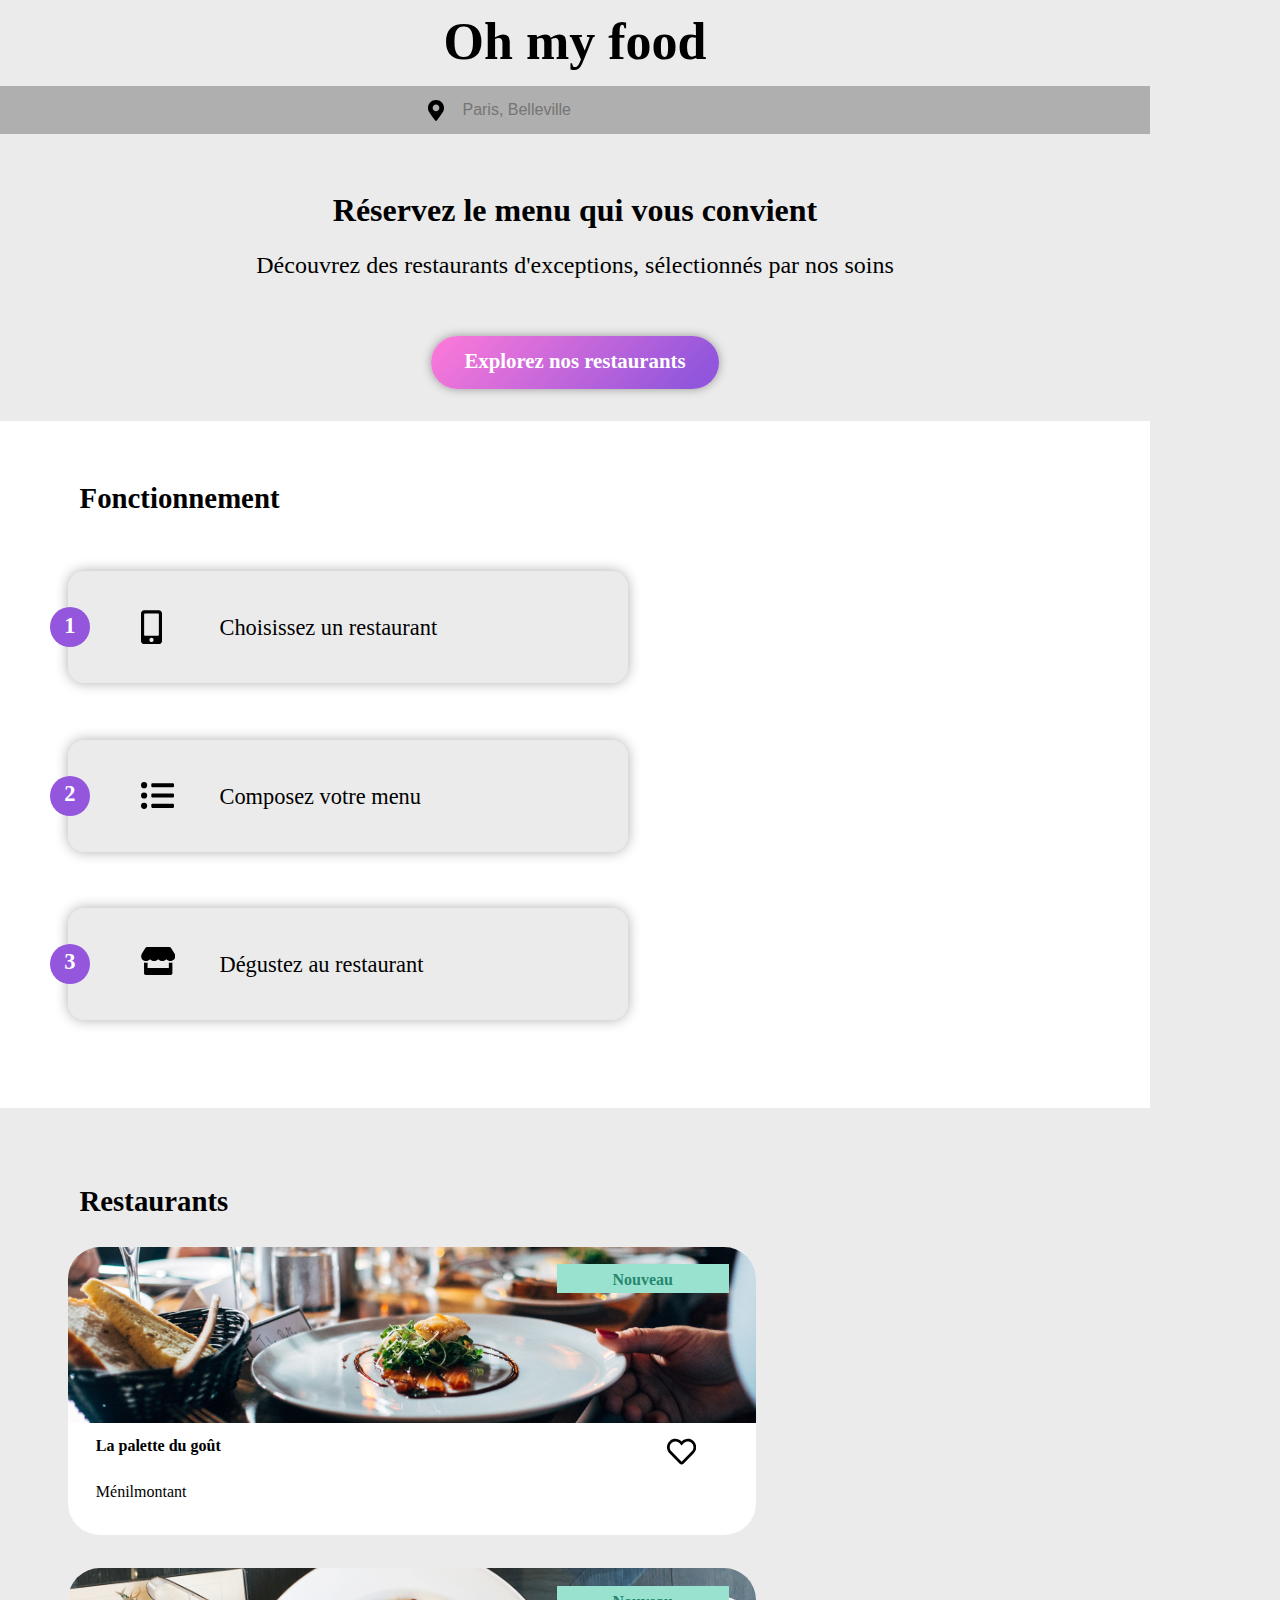
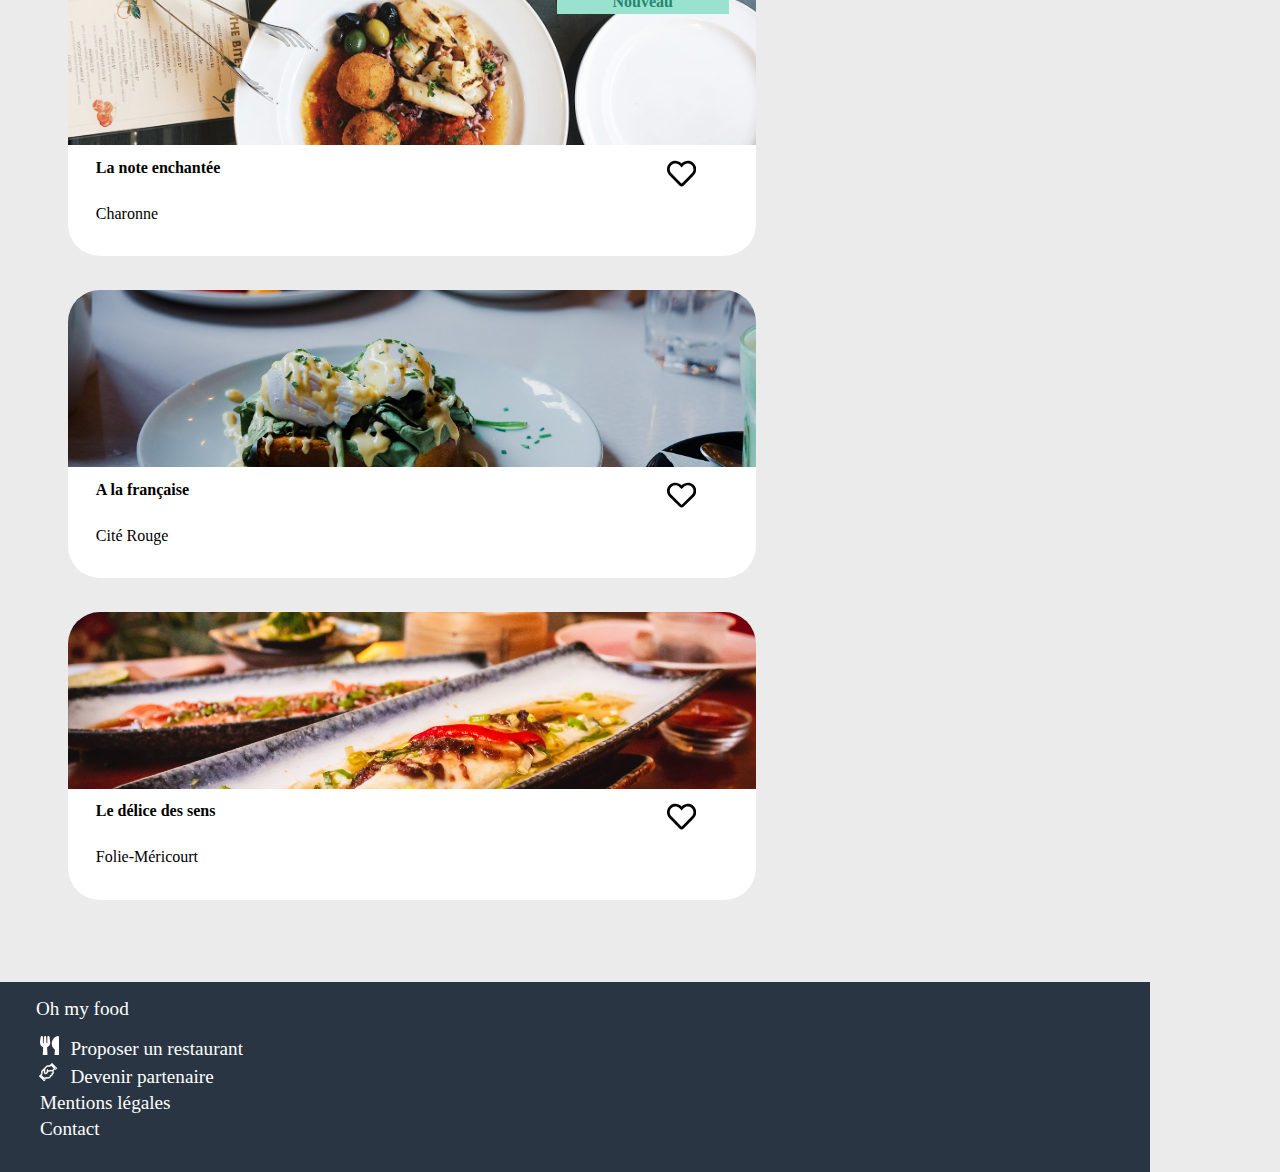
==== commit 459855c8: "intégration logo du footer" ====
--- a/index.html
+++ b/index.html
@@ -76,7 +76,7 @@
         </a>
     </section>
     <footer class="footer">
-        <div class="footer__logo"></div>
+        <div class="footer__logo">Oh my food</div>
         <nav class="footer__navigation">
             <ul>
                 <li>Proposer un restaurant</li>
--- a/sass/main.css
+++ b/sass/main.css
@@ -1193,685 +1193,7 @@
   margin-left: 6%;
 }
 
-.menu {
-  position: relative;
-  -webkit-box-sizing: border-box;
-          box-sizing: border-box;
-  margin: 0;
-  padding: 0;
-  min-width: 320px;
-  max-width: 1150px;
-  width: 100%;
-  background-color: #ebebeb;
-  font-family: 'Roboto';
-}
-
-.menu .souligne {
-  -webkit-text-decoration: underline 4px solid #99E2D0;
-          text-decoration: underline 4px solid #99E2D0;
-}
-
-@media screen and (min-width: 550px) {
-  .menu .souligne {
-    -webkit-text-decoration: underline 6px solid #99E2D0;
-            text-decoration: underline 6px solid #99E2D0;
-  }
-}
-
-@media screen and (min-width: 800px) {
-  .menu .souligne {
-    -webkit-text-decoration: underline 8px solid #99E2D0;
-            text-decoration: underline 8px solid #99E2D0;
-  }
-}
-
-.menu__header {
-  position: relative;
-  -webkit-box-sizing: border-box;
-          box-sizing: border-box;
-  display: -webkit-box;
-  display: -ms-flexbox;
-  display: flex;
-  -webkit-box-orient: horizontal;
-  -webkit-box-direction: normal;
-      -ms-flex-flow: row wrap;
-          flex-flow: row wrap;
-  -webkit-box-pack: stretch;
-      -ms-flex-pack: stretch;
-          justify-content: stretch;
-  width: 100%;
-  height: auto;
-  margin: 0;
-  padding-top: 0.7rem;
-  background-color: white;
-}
-
-.menu__header__iconeRetour {
-  -webkit-box-sizing: border-box;
-          box-sizing: border-box;
-  width: 8%;
-  height: 2.5rem;
-  margin: 3% 0 0 2.5%;
-  background-image: url(../../public/img/icones/FlecheGauche.svg);
-  background-repeat: no-repeat;
-  background-size: contain;
-  background-position: top 50%;
-}
-
-@media screen and (min-width: 400px) {
-  .menu__header__iconeRetour {
-    margin: 2.6% 0 0 3%;
-  }
-}
-
-@media screen and (min-width: 500px) {
-  .menu__header__iconeRetour {
-    margin: 2.2% 0 0 3%;
-  }
-}
-
-@media screen and (min-width: 600px) {
-  .menu__header__iconeRetour {
-    margin: 2% 0 0 3%;
-  }
-}
-
-@media screen and (min-width: 800px) {
-  .menu__header__iconeRetour {
-    height: 3rem;
-    margin: 1.7% 0 0 3%;
-  }
-}
-
-@media screen and (min-width: 900px) {
-  .menu__header__iconeRetour {
-    height: 3rem;
-    margin: 1.4% 0 0 3%;
-  }
-}
-
-@media screen and (min-width: 1000px) {
-  .menu__header__iconeRetour {
-    height: 3.2rem;
-    margin: 1.2% 0 0 3%;
-  }
-}
-
-.menu__header__logo {
-  -webkit-box-sizing: border-box;
-          box-sizing: border-box;
-  position: relative;
-  width: 69%;
-  height: 2.5rem;
-  margin: 0 10% 0 10%;
-  padding-top: 0.3rem;
-  font-family: 'Shrikhand';
-  font-size: 2rem;
-  text-align: center;
-}
-
-@media screen and (min-width: 400px) {
-  .menu__header__logo {
-    font-size: 2.25rem;
-    padding-top: 0.3rem;
-  }
-}
-
-@media screen and (min-width: 500px) {
-  .menu__header__logo {
-    font-size: 2.5rem;
-    margin: 0 10% 0 5%;
-    padding-bottom: 3rem;
-    padding-top: 0;
-  }
-}
-
-@media screen and (min-width: 600px) {
-  .menu__header__logo {
-    font-size: 2.75rem;
-    margin: 0 10% 0 5%;
-    padding-bottom: 3.5rem;
-    padding-top: 0;
-  }
-}
-
-@media screen and (min-width: 700px) {
-  .menu__header__logo {
-    font-size: 3rem;
-    margin: 0 10% 0 5%;
-    padding-bottom: 4rem;
-    padding-top: 0;
-  }
-}
-
-@media screen and (min-width: 800px) {
-  .menu__header__logo {
-    font-size: 3.25rem;
-    margin: 0 10% 0 5%;
-    padding-bottom: 4rem;
-    padding-top: 0;
-  }
-}
-
-.menu__header__photo--1 {
-  position: relative;
-  width: 100%;
-  height: 15rem;
-  margin-top: 1rem;
-  padding: 0;
-  background-image: url(../../public/img/restaurants/LaPaletteDuGout.jpg);
-  background-clip: border-box;
-  background-repeat: no-repeat;
-  background-size: cover;
-}
-
-@media screen and (max-width: 400px) {
-  .menu__header__photo--1 {
-    background-position: left 0% top 40%;
-  }
-}
-
-@media screen and (max-width: 500px) {
-  .menu__header__photo--1 {
-    background-position: left 0% top 70%;
-  }
-}
-
-@media screen and (max-width: 600px) {
-  .menu__header__photo--1 {
-    background-position: left 25% top 40%;
-  }
-}
-
-@media screen and (max-width: 700px) {
-  .menu__header__photo--1 {
-    background-position: left 0% top 60%;
-  }
-}
-
-@media screen and (max-width: 800px) {
-  .menu__header__photo--1 {
-    background-position: left 0% top 40%;
-  }
-}
-
-@media screen and (max-width: 900) {
-  .menu__header__photo--1 {
-    background-position: left 0% top 25%;
-  }
-}
-
-@media screen and (max-width: 1000px) {
-  .menu__header__photo--1 {
-    background-position: left 0% top 60%;
-  }
-}
-
-@media screen and (min-width: 1000px) {
-  .menu__header__photo--1 {
-    background-position: left 0% top 62%;
-  }
-}
-
-.menu__titre {
-  -webkit-box-sizing: border-box;
-          box-sizing: border-box;
-  position: relative;
-  display: -webkit-box;
-  display: -ms-flexbox;
-  display: flex;
-  -webkit-box-orient: horizontal;
-  -webkit-box-direction: normal;
-      -ms-flex-flow: row nowrap;
-          flex-flow: row nowrap;
-  -webkit-box-pack: justify;
-      -ms-flex-pack: justify;
-          justify-content: space-between;
-  width: 100%;
-  height: auto;
-  background-color: #ebebeb;
-  margin: 0;
-  padding: 10% 0;
-  top: -3rem;
-  border-top-left-radius: 2rem;
-  border-top-right-radius: 2rem;
-}
-
-@media screen and (min-width: 750px) {
-  .menu__titre {
-    top: -2rem;
-  }
-}
-
-.menu__titre h2 {
-  position: relative;
-  -webkit-box-sizing: border-box;
-          box-sizing: border-box;
-  font-family: 'Shrikhand';
-  font-size: 1.4rem;
-  height: auto;
-  margin: 0;
-  padding: 0 0 0 1rem;
-  width: 80%;
-}
-
-@media screen and (min-width: 350px) {
-  .menu__titre h2 {
-    font-size: 1.6rem;
-  }
-}
-
-@media screen and (min-width: 400px) {
-  .menu__titre h2 {
-    font-size: 1.8rem;
-  }
-}
-
-@media screen and (min-width: 500px) {
-  .menu__titre h2 {
-    font-size: 2.2rem;
-    padding: 0 0 0 1.2rem;
-  }
-}
-
-@media screen and (min-width: 600px) {
-  .menu__titre h2 {
-    font-size: 2.7rem;
-    padding: 0 0 0 1.3rem;
-  }
-}
-
-@media screen and (min-width: 700px) {
-  .menu__titre h2 {
-    font-size: 3rem;
-    padding: 0 0 0 1.7rem;
-  }
-}
-
-@media screen and (min-width: 875px) {
-  .menu__titre h2 {
-    font-size: 3.3rem;
-    padding: 0 0 0 1.9rem;
-  }
-}
-
-@media screen and (min-width: 1000px) {
-  .menu__titre h2 {
-    font-size: 3.8rem;
-    padding: 0 0 0 2rem;
-  }
-}
-
-.menu__titre .coeur {
-  background-image: url(../../public/img/icones/CoeurVide.svg);
-  background-repeat: no-repeat;
-  background-size: cover;
-  width: 1.8rem;
-  height: 1.8rem;
-  margin-right: 1.7rem;
-  margin-top: 0;
-}
-
-@media screen and (min-width: 350px) {
-  .menu__titre .coeur {
-    width: 2rem;
-    height: 2rem;
-  }
-}
-
-@media screen and (min-width: 400px) {
-  .menu__titre .coeur {
-    width: 2.5rem;
-    height: 2.5rem;
-  }
-}
-
-@media screen and (min-width: 500px) {
-  .menu__titre .coeur {
-    width: 3rem;
-    height: 3rem;
-  }
-}
-
-@media screen and (min-width: 600px) {
-  .menu__titre .coeur {
-    width: 3.5rem;
-    height: 3.5rem;
-  }
-}
-
-@media screen and (min-width: 700px) {
-  .menu__titre .coeur {
-    width: 4.0rem;
-    height: 4.0rem;
-  }
-}
-
-@media screen and (min-width: 875px) {
-  .menu__titre .coeur {
-    width: 4.5rem;
-    height: 4.5rem;
-  }
-}
-
-@media screen and (min-width: 1000px) {
-  .menu__titre .coeur {
-    width: 5rem;
-    height: 5rem;
-  }
-}
-
-.menu__entrees {
-  position: relative;
-  -webkit-box-sizing: border-box;
-          box-sizing: border-box;
-  width: 100%;
-  margin: 0;
-  padding: 0;
-  top: -3.8rem;
-  display: -webkit-box;
-  display: -ms-flexbox;
-  display: flex;
-  -webkit-box-orient: vertical;
-  -webkit-box-direction: normal;
-      -ms-flex-flow: column nowrap;
-          flex-flow: column nowrap;
-  -webkit-box-pack: start;
-      -ms-flex-pack: start;
-          justify-content: flex-start;
-  -webkit-box-align: start;
-      -ms-flex-align: start;
-          align-items: flex-start;
-  padding: 0 auto;
-  background-color: #ebebeb;
-}
-
-.menu__entrees h3 {
-  font-size: 1.15rem;
-  -webkit-box-sizing: border-box;
-          box-sizing: border-box;
-  margin-top: 0.9rem;
-  padding-top: 0;
-  padding-left: 4%;
-  text-transform: uppercase;
-  -webkit-transform-origin: bottom center;
-          transform-origin: bottom center;
-  -webkit-animation: Deroulement 0.5s linear 0s 1 normal backwards;
-          animation: Deroulement 0.5s linear 0s 1 normal backwards;
-}
-
-@media screen and (min-width: 350px) {
-  .menu__entrees h3 {
-    font-size: 1.25rem;
-  }
-}
-
-@media screen and (min-width: 400px) {
-  .menu__entrees h3 {
-    font-size: 1.4rem;
-  }
-}
-
-@media screen and (min-width: 500px) {
-  .menu__entrees h3 {
-    font-size: 1.7rem;
-  }
-}
-
-@media screen and (min-width: 600px) {
-  .menu__entrees h3 {
-    font-size: 2rem;
-  }
-}
-
-@media screen and (min-width: 600px) {
-  .menu__entrees h3 {
-    font-size: 2.5rem;
-  }
-}
-
-@media screen and (min-width: 875px) {
-  .menu__entrees h3 {
-    font-size: 2.6rem;
-  }
-}
-
-.menu__plats {
-  position: relative;
-  -webkit-box-sizing: border-box;
-          box-sizing: border-box;
-  width: 100%;
-  margin: 0;
-  padding: 0;
-  top: -3.8rem;
-  display: -webkit-box;
-  display: -ms-flexbox;
-  display: flex;
-  -webkit-box-orient: vertical;
-  -webkit-box-direction: normal;
-      -ms-flex-flow: column nowrap;
-          flex-flow: column nowrap;
-  -webkit-box-pack: start;
-      -ms-flex-pack: start;
-          justify-content: flex-start;
-  -webkit-box-align: start;
-      -ms-flex-align: start;
-          align-items: flex-start;
-  padding: 0 auto;
-  background-color: #ebebeb;
-}
-
-.menu__plats h3 {
-  font-size: 1.15rem;
-  -webkit-box-sizing: border-box;
-          box-sizing: border-box;
-  margin-top: 0.9rem;
-  padding-top: 0;
-  padding-left: 4%;
-  text-transform: uppercase;
-  -webkit-transform-origin: bottom center;
-          transform-origin: bottom center;
-  -webkit-animation: Deroulement 0.5s linear 2s 1 normal backwards;
-          animation: Deroulement 0.5s linear 2s 1 normal backwards;
-}
-
-@media screen and (min-width: 350px) {
-  .menu__plats h3 {
-    font-size: 1.25rem;
-  }
-}
-
-@media screen and (min-width: 400px) {
-  .menu__plats h3 {
-    font-size: 1.4rem;
-  }
-}
-
-@media screen and (min-width: 500px) {
-  .menu__plats h3 {
-    font-size: 1.7rem;
-  }
-}
-
-@media screen and (min-width: 600px) {
-  .menu__plats h3 {
-    font-size: 2rem;
-  }
-}
-
-@media screen and (min-width: 600px) {
-  .menu__plats h3 {
-    font-size: 2.5rem;
-  }
-}
-
-@media screen and (min-width: 875px) {
-  .menu__plats h3 {
-    font-size: 2.6rem;
-  }
-}
-
-.menu__desserts {
-  position: relative;
-  -webkit-box-sizing: border-box;
-          box-sizing: border-box;
-  width: 100%;
-  margin: 0;
-  padding: 0;
-  top: -3.8rem;
-  display: -webkit-box;
-  display: -ms-flexbox;
-  display: flex;
-  -webkit-box-orient: vertical;
-  -webkit-box-direction: normal;
-      -ms-flex-flow: column nowrap;
-          flex-flow: column nowrap;
-  -webkit-box-pack: start;
-      -ms-flex-pack: start;
-          justify-content: flex-start;
-  -webkit-box-align: start;
-      -ms-flex-align: start;
-          align-items: flex-start;
-  padding: 0 auto;
-  background-color: #ebebeb;
-}
-
-.menu__desserts h3 {
-  font-size: 1.15rem;
-  -webkit-box-sizing: border-box;
-          box-sizing: border-box;
-  margin-top: 0.9rem;
-  padding-top: 0;
-  padding-left: 4%;
-  text-transform: uppercase;
-  -webkit-transform-origin: bottom center;
-          transform-origin: bottom center;
-  -webkit-animation: Deroulement 0.5s linear 4s 1 normal backwards;
-          animation: Deroulement 0.5s linear 4s 1 normal backwards;
-}
-
-@media screen and (min-width: 350px) {
-  .menu__desserts h3 {
-    font-size: 1.25rem;
-  }
-}
-
-@media screen and (min-width: 400px) {
-  .menu__desserts h3 {
-    font-size: 1.4rem;
-  }
-}
-
-@media screen and (min-width: 500px) {
-  .menu__desserts h3 {
-    font-size: 1.7rem;
-  }
-}
-
-@media screen and (min-width: 600px) {
-  .menu__desserts h3 {
-    font-size: 2rem;
-  }
-}
-
-@media screen and (min-width: 600px) {
-  .menu__desserts h3 {
-    font-size: 2.5rem;
-  }
-}
-
-@media screen and (min-width: 875px) {
-  .menu__desserts h3 {
-    font-size: 2.6rem;
-  }
-}
-
-.menu__commande {
-  position: relative;
-  -webkit-box-sizing: border-box;
-          box-sizing: border-box;
-  width: 100%;
-  margin: 0;
-  padding: 0;
-  top: -2.6rem;
-  display: -webkit-box;
-  display: -ms-flexbox;
-  display: flex;
-  -webkit-box-orient: vertical;
-  -webkit-box-direction: normal;
-      -ms-flex-flow: column nowrap;
-          flex-flow: column nowrap;
-  -webkit-box-pack: start;
-      -ms-flex-pack: start;
-          justify-content: flex-start;
-  -webkit-box-align: start;
-      -ms-flex-align: start;
-          align-items: flex-start;
-  padding: 0 auto;
-  background-color: #ebebeb;
-}
-
-.menu__commande .bouton {
-  position: relative;
-  width: 50%;
-  height: 2.5rem;
-  margin: auto 25%;
-  padding-top: 0.8rem;
-  background: linear-gradient(135deg, #ff7ad9, #9256dc 90%);
-  border-radius: 2rem 2rem;
-  -webkit-box-shadow: 0 0 0.6rem #969696;
-          box-shadow: 0 0 0.6rem #969696;
-  text-align: center;
-  font-size: 1.3rem;
-  font-weight: bold;
-  color: white;
-}
-
-@media screen and (min-width: 600px) {
-  .menu__commande .bouton {
-    height: 3.5rem;
-    padding-top: 1rem;
-    font-size: 2rem;
-  }
-}
-
-@media screen and (min-width: 800px) {
-  .menu__commande .bouton {
-    height: 4rem;
-    padding-top: 0.8rem;
-    font-size: 2.5rem;
-  }
-}
-
-@media screen and (min-width: 900px) {
-  .menu__commande .bouton {
-    width: 45%;
-    margin: auto 27.5%;
-  }
-}
-
-@media screen and (min-width: 1000px) {
-  .menu__commande .bouton {
-    width: 40%;
-    margin: auto 30%;
-  }
-}
-
-@media screen and (min-width: 1100px) {
-  .menu__commande .bouton {
-    width: 38%;
-    margin: auto 31%;
-  }
-}
-
-.menu__commande .bouton:hover {
-  background: linear-gradient(135deg, #ff8fdf, #bb95e9 90%);
-  -webkit-box-shadow: 0 0 1.2rem #969696;
-          box-shadow: 0 0 1.2rem #969696;
-  cursor: pointer;
-}
-
-.menu__footer {
+.Accueil .footer {
   position: relative;
   -webkit-box-sizing: border-box;
           box-sizing: border-box;
@@ -1900,6 +1222,791 @@
   background-color: #293542;
 }
 
+.Accueil .footer__logo {
+  font-family: 'Shrikhand';
+  font-size: 1.2rem;
+  color: white;
+  margin-left: 2.25rem;
+}
+
+.Accueil .footer__navigation {
+  -webkit-box-sizing: border-box;
+          box-sizing: border-box;
+  position: relative;
+  width: 100%;
+}
+
+.Accueil .footer__navigation ul {
+  position: relative;
+}
+
+.Accueil .footer__navigation ul li {
+  position: relative;
+  list-style-type: none;
+  font-size: 1rem;
+  display: list-item;
+  margin: 0.25rem 0 0.25rem 0;
+}
+
+@media screen and (min-width: 800px) {
+  .Accueil .footer__navigation ul li {
+    font-size: 1.2rem;
+  }
+}
+
+.Accueil .footer__navigation ul li:nth-child(1):before {
+  content: "";
+  display: inline-block;
+  width: 1rem;
+  height: 1rem;
+  background: url("../../public/img/icones/Couverts.svg");
+  background-repeat: no-repeat;
+  background-size: 100%;
+  margin-right: 0.7rem;
+}
+
+@media screen and (min-width: 800px) {
+  .Accueil .footer__navigation ul li:nth-child(1):before {
+    width: 1.2rem;
+    height: 1.2rem;
+  }
+}
+
+.Accueil .footer__navigation ul li:nth-child(2):before {
+  content: "";
+  display: inline-block;
+  width: 1rem;
+  height: 1rem;
+  -webkit-transform: rotate(-45deg);
+          transform: rotate(-45deg);
+  background: url("../../public/img/icones/PoigneeMain.svg");
+  background-repeat: no-repeat;
+  background-size: 100%;
+  background-position: bottom 50%;
+  margin-right: 0.7rem;
+}
+
+@media screen and (min-width: 800px) {
+  .Accueil .footer__navigation ul li:nth-child(2):before {
+    width: 1.2rem;
+    height: 1.2rem;
+  }
+}
+
+.menu {
+  position: relative;
+  -webkit-box-sizing: border-box;
+          box-sizing: border-box;
+  margin: 0;
+  padding: 0;
+  min-width: 320px;
+  max-width: 1150px;
+  width: 100%;
+  background-color: #ebebeb;
+  font-family: 'Roboto';
+}
+
+.menu .souligne {
+  -webkit-text-decoration: underline 4px solid #99E2D0;
+          text-decoration: underline 4px solid #99E2D0;
+}
+
+@media screen and (min-width: 550px) {
+  .menu .souligne {
+    -webkit-text-decoration: underline 6px solid #99E2D0;
+            text-decoration: underline 6px solid #99E2D0;
+  }
+}
+
+@media screen and (min-width: 800px) {
+  .menu .souligne {
+    -webkit-text-decoration: underline 8px solid #99E2D0;
+            text-decoration: underline 8px solid #99E2D0;
+  }
+}
+
+.menu__header {
+  position: relative;
+  -webkit-box-sizing: border-box;
+          box-sizing: border-box;
+  display: -webkit-box;
+  display: -ms-flexbox;
+  display: flex;
+  -webkit-box-orient: horizontal;
+  -webkit-box-direction: normal;
+      -ms-flex-flow: row wrap;
+          flex-flow: row wrap;
+  -webkit-box-pack: stretch;
+      -ms-flex-pack: stretch;
+          justify-content: stretch;
+  width: 100%;
+  height: auto;
+  margin: 0;
+  padding-top: 0.7rem;
+  background-color: white;
+}
+
+.menu__header__iconeRetour {
+  -webkit-box-sizing: border-box;
+          box-sizing: border-box;
+  width: 8%;
+  height: 2.5rem;
+  margin: 3% 0 0 2.5%;
+  background-image: url(../../public/img/icones/FlecheGauche.svg);
+  background-repeat: no-repeat;
+  background-size: contain;
+  background-position: top 50%;
+}
+
+@media screen and (min-width: 400px) {
+  .menu__header__iconeRetour {
+    margin: 2.6% 0 0 3%;
+  }
+}
+
+@media screen and (min-width: 500px) {
+  .menu__header__iconeRetour {
+    margin: 2.2% 0 0 3%;
+  }
+}
+
+@media screen and (min-width: 600px) {
+  .menu__header__iconeRetour {
+    margin: 2% 0 0 3%;
+  }
+}
+
+@media screen and (min-width: 800px) {
+  .menu__header__iconeRetour {
+    height: 3rem;
+    margin: 1.7% 0 0 3%;
+  }
+}
+
+@media screen and (min-width: 900px) {
+  .menu__header__iconeRetour {
+    height: 3rem;
+    margin: 1.4% 0 0 3%;
+  }
+}
+
+@media screen and (min-width: 1000px) {
+  .menu__header__iconeRetour {
+    height: 3.2rem;
+    margin: 1.2% 0 0 3%;
+  }
+}
+
+.menu__header__logo {
+  -webkit-box-sizing: border-box;
+          box-sizing: border-box;
+  position: relative;
+  width: 69%;
+  height: 2.5rem;
+  margin: 0 10% 0 10%;
+  padding-top: 0.3rem;
+  font-family: 'Shrikhand';
+  font-size: 2rem;
+  text-align: center;
+}
+
+@media screen and (min-width: 400px) {
+  .menu__header__logo {
+    font-size: 2.25rem;
+    padding-top: 0.3rem;
+  }
+}
+
+@media screen and (min-width: 500px) {
+  .menu__header__logo {
+    font-size: 2.5rem;
+    margin: 0 10% 0 5%;
+    padding-bottom: 3rem;
+    padding-top: 0;
+  }
+}
+
+@media screen and (min-width: 600px) {
+  .menu__header__logo {
+    font-size: 2.75rem;
+    margin: 0 10% 0 5%;
+    padding-bottom: 3.5rem;
+    padding-top: 0;
+  }
+}
+
+@media screen and (min-width: 700px) {
+  .menu__header__logo {
+    font-size: 3rem;
+    margin: 0 10% 0 5%;
+    padding-bottom: 4rem;
+    padding-top: 0;
+  }
+}
+
+@media screen and (min-width: 800px) {
+  .menu__header__logo {
+    font-size: 3.25rem;
+    margin: 0 10% 0 5%;
+    padding-bottom: 4rem;
+    padding-top: 0;
+  }
+}
+
+.menu__header__photo--1 {
+  position: relative;
+  width: 100%;
+  height: 15rem;
+  margin-top: 1rem;
+  padding: 0;
+  background-image: url(../../public/img/restaurants/LaPaletteDuGout.jpg);
+  background-clip: border-box;
+  background-repeat: no-repeat;
+  background-size: cover;
+}
+
+@media screen and (max-width: 400px) {
+  .menu__header__photo--1 {
+    background-position: left 0% top 40%;
+  }
+}
+
+@media screen and (max-width: 500px) {
+  .menu__header__photo--1 {
+    background-position: left 0% top 70%;
+  }
+}
+
+@media screen and (max-width: 600px) {
+  .menu__header__photo--1 {
+    background-position: left 25% top 40%;
+  }
+}
+
+@media screen and (max-width: 700px) {
+  .menu__header__photo--1 {
+    background-position: left 0% top 60%;
+  }
+}
+
+@media screen and (max-width: 800px) {
+  .menu__header__photo--1 {
+    background-position: left 0% top 40%;
+  }
+}
+
+@media screen and (max-width: 900) {
+  .menu__header__photo--1 {
+    background-position: left 0% top 25%;
+  }
+}
+
+@media screen and (max-width: 1000px) {
+  .menu__header__photo--1 {
+    background-position: left 0% top 60%;
+  }
+}
+
+@media screen and (min-width: 1000px) {
+  .menu__header__photo--1 {
+    background-position: left 0% top 62%;
+  }
+}
+
+.menu__titre {
+  -webkit-box-sizing: border-box;
+          box-sizing: border-box;
+  position: relative;
+  display: -webkit-box;
+  display: -ms-flexbox;
+  display: flex;
+  -webkit-box-orient: horizontal;
+  -webkit-box-direction: normal;
+      -ms-flex-flow: row nowrap;
+          flex-flow: row nowrap;
+  -webkit-box-pack: justify;
+      -ms-flex-pack: justify;
+          justify-content: space-between;
+  width: 100%;
+  height: auto;
+  background-color: #ebebeb;
+  margin: 0;
+  padding: 10% 0;
+  top: -3rem;
+  border-top-left-radius: 2rem;
+  border-top-right-radius: 2rem;
+}
+
+@media screen and (min-width: 750px) {
+  .menu__titre {
+    top: -2rem;
+  }
+}
+
+.menu__titre h2 {
+  position: relative;
+  -webkit-box-sizing: border-box;
+          box-sizing: border-box;
+  font-family: 'Shrikhand';
+  font-size: 1.4rem;
+  height: auto;
+  margin: 0;
+  padding: 0 0 0 1rem;
+  width: 80%;
+}
+
+@media screen and (min-width: 350px) {
+  .menu__titre h2 {
+    font-size: 1.6rem;
+  }
+}
+
+@media screen and (min-width: 400px) {
+  .menu__titre h2 {
+    font-size: 1.8rem;
+  }
+}
+
+@media screen and (min-width: 500px) {
+  .menu__titre h2 {
+    font-size: 2.2rem;
+    padding: 0 0 0 1.2rem;
+  }
+}
+
+@media screen and (min-width: 600px) {
+  .menu__titre h2 {
+    font-size: 2.7rem;
+    padding: 0 0 0 1.3rem;
+  }
+}
+
+@media screen and (min-width: 700px) {
+  .menu__titre h2 {
+    font-size: 3rem;
+    padding: 0 0 0 1.7rem;
+  }
+}
+
+@media screen and (min-width: 875px) {
+  .menu__titre h2 {
+    font-size: 3.3rem;
+    padding: 0 0 0 1.9rem;
+  }
+}
+
+@media screen and (min-width: 1000px) {
+  .menu__titre h2 {
+    font-size: 3.8rem;
+    padding: 0 0 0 2rem;
+  }
+}
+
+.menu__titre .coeur {
+  background-image: url(../../public/img/icones/CoeurVide.svg);
+  background-repeat: no-repeat;
+  background-size: cover;
+  width: 1.8rem;
+  height: 1.8rem;
+  margin-right: 1.7rem;
+  margin-top: 0;
+}
+
+@media screen and (min-width: 350px) {
+  .menu__titre .coeur {
+    width: 2rem;
+    height: 2rem;
+  }
+}
+
+@media screen and (min-width: 400px) {
+  .menu__titre .coeur {
+    width: 2.5rem;
+    height: 2.5rem;
+  }
+}
+
+@media screen and (min-width: 500px) {
+  .menu__titre .coeur {
+    width: 3rem;
+    height: 3rem;
+  }
+}
+
+@media screen and (min-width: 600px) {
+  .menu__titre .coeur {
+    width: 3.5rem;
+    height: 3.5rem;
+  }
+}
+
+@media screen and (min-width: 700px) {
+  .menu__titre .coeur {
+    width: 4.0rem;
+    height: 4.0rem;
+  }
+}
+
+@media screen and (min-width: 875px) {
+  .menu__titre .coeur {
+    width: 4.5rem;
+    height: 4.5rem;
+  }
+}
+
+@media screen and (min-width: 1000px) {
+  .menu__titre .coeur {
+    width: 5rem;
+    height: 5rem;
+  }
+}
+
+.menu__entrees {
+  position: relative;
+  -webkit-box-sizing: border-box;
+          box-sizing: border-box;
+  width: 100%;
+  margin: 0;
+  padding: 0;
+  top: -3.8rem;
+  display: -webkit-box;
+  display: -ms-flexbox;
+  display: flex;
+  -webkit-box-orient: vertical;
+  -webkit-box-direction: normal;
+      -ms-flex-flow: column nowrap;
+          flex-flow: column nowrap;
+  -webkit-box-pack: start;
+      -ms-flex-pack: start;
+          justify-content: flex-start;
+  -webkit-box-align: start;
+      -ms-flex-align: start;
+          align-items: flex-start;
+  padding: 0 auto;
+  background-color: #ebebeb;
+}
+
+.menu__entrees h3 {
+  font-size: 1.15rem;
+  -webkit-box-sizing: border-box;
+          box-sizing: border-box;
+  margin-top: 0.9rem;
+  padding-top: 0;
+  padding-left: 4%;
+  text-transform: uppercase;
+  -webkit-transform-origin: bottom center;
+          transform-origin: bottom center;
+  -webkit-animation: Deroulement 0.5s linear 0s 1 normal backwards;
+          animation: Deroulement 0.5s linear 0s 1 normal backwards;
+}
+
+@media screen and (min-width: 350px) {
+  .menu__entrees h3 {
+    font-size: 1.25rem;
+  }
+}
+
+@media screen and (min-width: 400px) {
+  .menu__entrees h3 {
+    font-size: 1.4rem;
+  }
+}
+
+@media screen and (min-width: 500px) {
+  .menu__entrees h3 {
+    font-size: 1.7rem;
+  }
+}
+
+@media screen and (min-width: 600px) {
+  .menu__entrees h3 {
+    font-size: 2rem;
+  }
+}
+
+@media screen and (min-width: 600px) {
+  .menu__entrees h3 {
+    font-size: 2.5rem;
+  }
+}
+
+@media screen and (min-width: 875px) {
+  .menu__entrees h3 {
+    font-size: 2.6rem;
+  }
+}
+
+.menu__plats {
+  position: relative;
+  -webkit-box-sizing: border-box;
+          box-sizing: border-box;
+  width: 100%;
+  margin: 0;
+  padding: 0;
+  top: -3.8rem;
+  display: -webkit-box;
+  display: -ms-flexbox;
+  display: flex;
+  -webkit-box-orient: vertical;
+  -webkit-box-direction: normal;
+      -ms-flex-flow: column nowrap;
+          flex-flow: column nowrap;
+  -webkit-box-pack: start;
+      -ms-flex-pack: start;
+          justify-content: flex-start;
+  -webkit-box-align: start;
+      -ms-flex-align: start;
+          align-items: flex-start;
+  padding: 0 auto;
+  background-color: #ebebeb;
+}
+
+.menu__plats h3 {
+  font-size: 1.15rem;
+  -webkit-box-sizing: border-box;
+          box-sizing: border-box;
+  margin-top: 0.9rem;
+  padding-top: 0;
+  padding-left: 4%;
+  text-transform: uppercase;
+  -webkit-transform-origin: bottom center;
+          transform-origin: bottom center;
+  -webkit-animation: Deroulement 0.5s linear 2s 1 normal backwards;
+          animation: Deroulement 0.5s linear 2s 1 normal backwards;
+}
+
+@media screen and (min-width: 350px) {
+  .menu__plats h3 {
+    font-size: 1.25rem;
+  }
+}
+
+@media screen and (min-width: 400px) {
+  .menu__plats h3 {
+    font-size: 1.4rem;
+  }
+}
+
+@media screen and (min-width: 500px) {
+  .menu__plats h3 {
+    font-size: 1.7rem;
+  }
+}
+
+@media screen and (min-width: 600px) {
+  .menu__plats h3 {
+    font-size: 2rem;
+  }
+}
+
+@media screen and (min-width: 600px) {
+  .menu__plats h3 {
+    font-size: 2.5rem;
+  }
+}
+
+@media screen and (min-width: 875px) {
+  .menu__plats h3 {
+    font-size: 2.6rem;
+  }
+}
+
+.menu__desserts {
+  position: relative;
+  -webkit-box-sizing: border-box;
+          box-sizing: border-box;
+  width: 100%;
+  margin: 0;
+  padding: 0;
+  top: -3.8rem;
+  display: -webkit-box;
+  display: -ms-flexbox;
+  display: flex;
+  -webkit-box-orient: vertical;
+  -webkit-box-direction: normal;
+      -ms-flex-flow: column nowrap;
+          flex-flow: column nowrap;
+  -webkit-box-pack: start;
+      -ms-flex-pack: start;
+          justify-content: flex-start;
+  -webkit-box-align: start;
+      -ms-flex-align: start;
+          align-items: flex-start;
+  padding: 0 auto;
+  background-color: #ebebeb;
+}
+
+.menu__desserts h3 {
+  font-size: 1.15rem;
+  -webkit-box-sizing: border-box;
+          box-sizing: border-box;
+  margin-top: 0.9rem;
+  padding-top: 0;
+  padding-left: 4%;
+  text-transform: uppercase;
+  -webkit-transform-origin: bottom center;
+          transform-origin: bottom center;
+  -webkit-animation: Deroulement 0.5s linear 4s 1 normal backwards;
+          animation: Deroulement 0.5s linear 4s 1 normal backwards;
+}
+
+@media screen and (min-width: 350px) {
+  .menu__desserts h3 {
+    font-size: 1.25rem;
+  }
+}
+
+@media screen and (min-width: 400px) {
+  .menu__desserts h3 {
+    font-size: 1.4rem;
+  }
+}
+
+@media screen and (min-width: 500px) {
+  .menu__desserts h3 {
+    font-size: 1.7rem;
+  }
+}
+
+@media screen and (min-width: 600px) {
+  .menu__desserts h3 {
+    font-size: 2rem;
+  }
+}
+
+@media screen and (min-width: 600px) {
+  .menu__desserts h3 {
+    font-size: 2.5rem;
+  }
+}
+
+@media screen and (min-width: 875px) {
+  .menu__desserts h3 {
+    font-size: 2.6rem;
+  }
+}
+
+.menu__commande {
+  position: relative;
+  -webkit-box-sizing: border-box;
+          box-sizing: border-box;
+  width: 100%;
+  margin: 0;
+  padding: 0;
+  top: -2.6rem;
+  display: -webkit-box;
+  display: -ms-flexbox;
+  display: flex;
+  -webkit-box-orient: vertical;
+  -webkit-box-direction: normal;
+      -ms-flex-flow: column nowrap;
+          flex-flow: column nowrap;
+  -webkit-box-pack: start;
+      -ms-flex-pack: start;
+          justify-content: flex-start;
+  -webkit-box-align: start;
+      -ms-flex-align: start;
+          align-items: flex-start;
+  padding: 0 auto;
+  background-color: #ebebeb;
+}
+
+.menu__commande .bouton {
+  position: relative;
+  width: 50%;
+  height: 2.5rem;
+  margin: auto 25%;
+  padding-top: 0.8rem;
+  background: linear-gradient(135deg, #ff7ad9, #9256dc 90%);
+  border-radius: 2rem 2rem;
+  -webkit-box-shadow: 0 0 0.6rem #969696;
+          box-shadow: 0 0 0.6rem #969696;
+  text-align: center;
+  font-size: 1.3rem;
+  font-weight: bold;
+  color: white;
+}
+
+@media screen and (min-width: 600px) {
+  .menu__commande .bouton {
+    height: 3.5rem;
+    padding-top: 1rem;
+    font-size: 2rem;
+  }
+}
+
+@media screen and (min-width: 800px) {
+  .menu__commande .bouton {
+    height: 4rem;
+    padding-top: 0.8rem;
+    font-size: 2.5rem;
+  }
+}
+
+@media screen and (min-width: 900px) {
+  .menu__commande .bouton {
+    width: 45%;
+    margin: auto 27.5%;
+  }
+}
+
+@media screen and (min-width: 1000px) {
+  .menu__commande .bouton {
+    width: 40%;
+    margin: auto 30%;
+  }
+}
+
+@media screen and (min-width: 1100px) {
+  .menu__commande .bouton {
+    width: 38%;
+    margin: auto 31%;
+  }
+}
+
+.menu__commande .bouton:hover {
+  background: linear-gradient(135deg, #ff8fdf, #bb95e9 90%);
+  -webkit-box-shadow: 0 0 1.2rem #969696;
+          box-shadow: 0 0 1.2rem #969696;
+  cursor: pointer;
+}
+
+.menu__footer {
+  position: relative;
+  -webkit-box-sizing: border-box;
+          box-sizing: border-box;
+  width: 100%;
+  margin: 0;
+  padding: 0;
+  top: 0;
+  display: -webkit-box;
+  display: -ms-flexbox;
+  display: flex;
+  -webkit-box-orient: vertical;
+  -webkit-box-direction: normal;
+      -ms-flex-flow: column nowrap;
+          flex-flow: column nowrap;
+  -webkit-box-pack: start;
+      -ms-flex-pack: start;
+          justify-content: flex-start;
+  -webkit-box-align: start;
+      -ms-flex-align: start;
+          align-items: flex-start;
+  padding: 0 auto;
+  background-color: white;
+  padding-top: 1rem;
+  padding-bottom: 1rem;
+  color: white;
+  background-color: #293542;
+}
+
+.menu__footer__logo {
+  font-family: 'Shrikhand';
+  font-size: 1.2rem;
+  color: white;
+  margin-left: 2.25rem;
+}
+
 .menu__footer__navigation {
   -webkit-box-sizing: border-box;
           box-sizing: border-box;
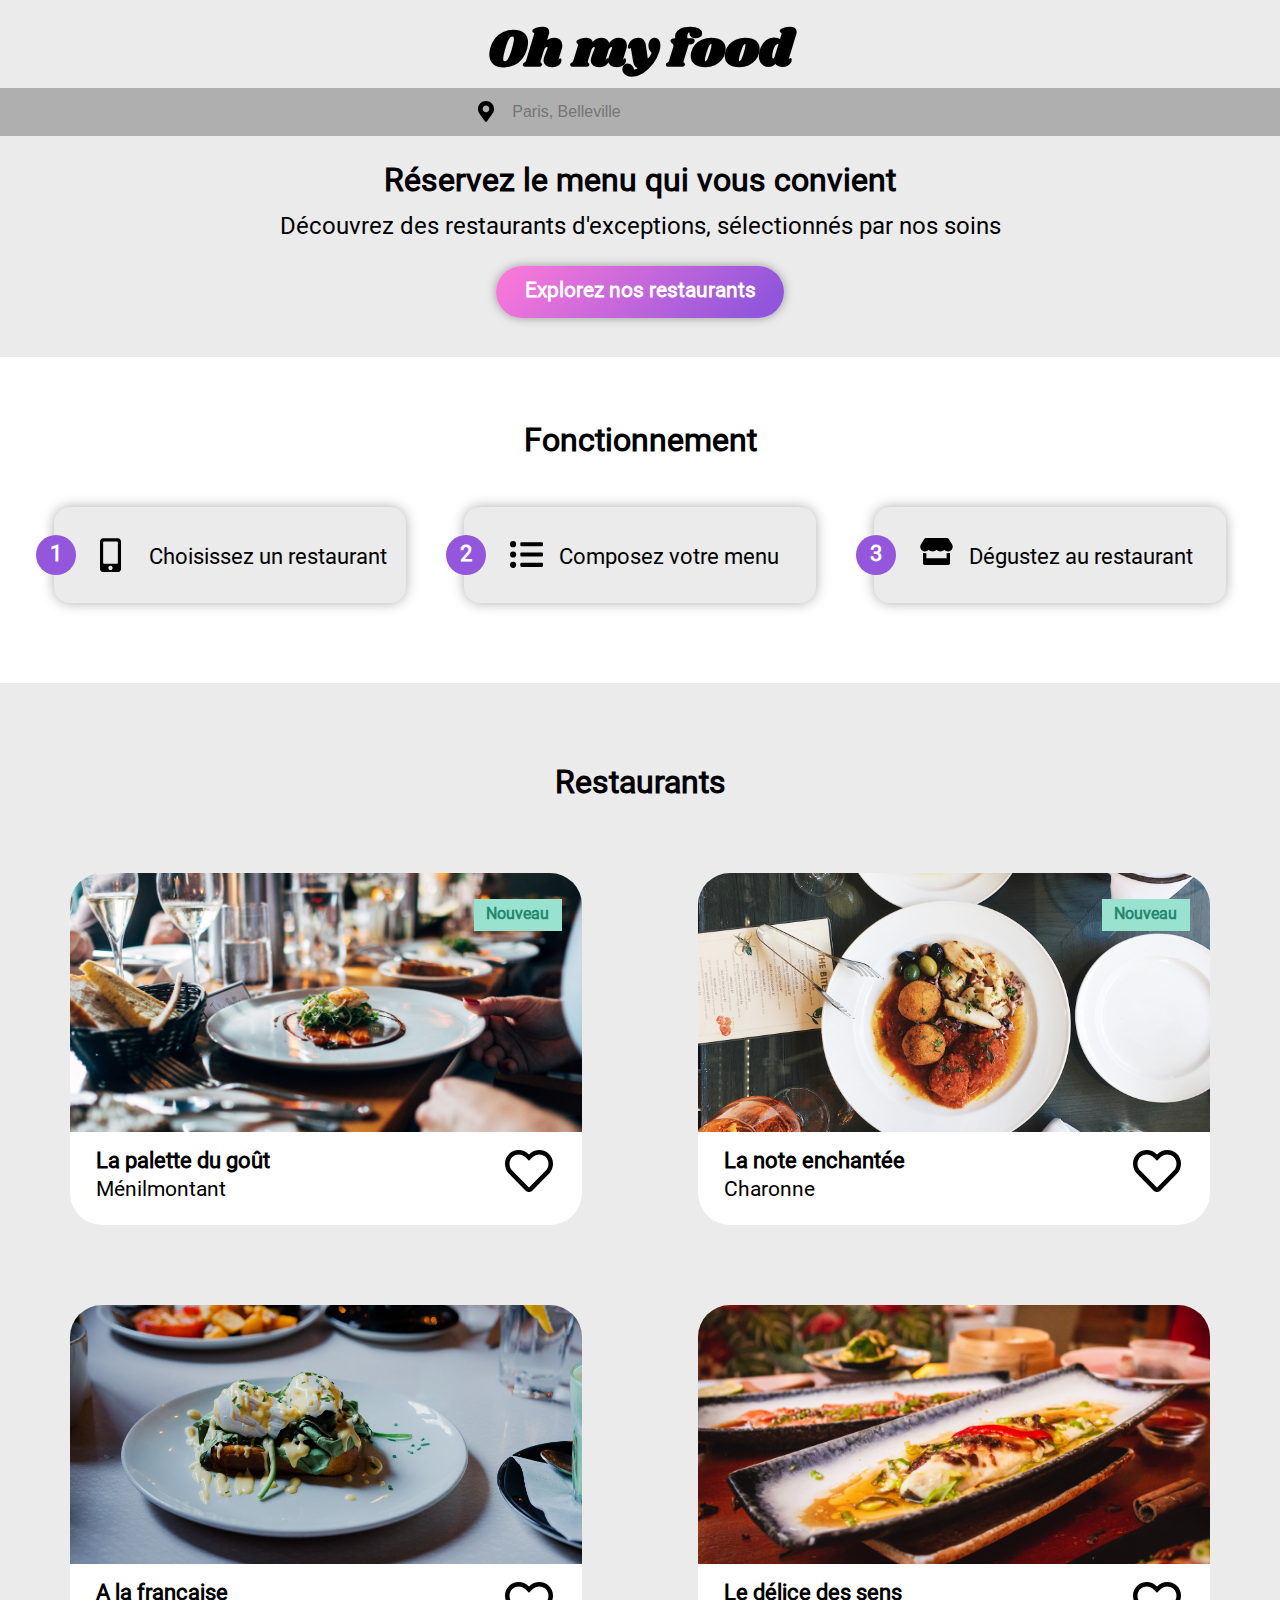
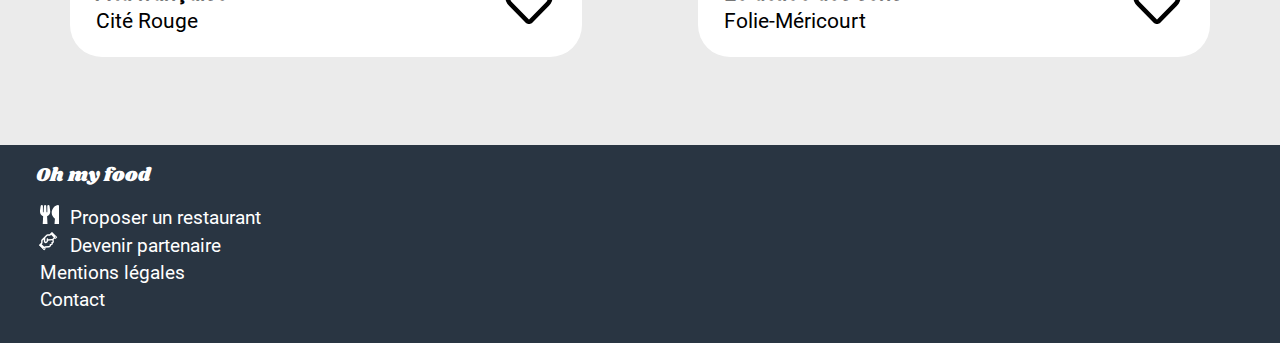
==== commit 267186c8: "Changement effet coeur like" ====
--- a/index.html
+++ b/index.html
@@ -44,7 +44,10 @@
             </div>
             <div class="carte__nom">
                 <p class="carte__nom__texte">La palette du goût</p>
-                <div class="carte__nom__coeur"></div>    
+                <div class="carte__nom__coeur">
+                    <img src="public/img/icones/CoeurVide.svg" alt="">
+                    <img src="public/img/icones/CoeurPlein.svg" alt="">
+                </div>    
             </div>
             <p class="carte__lieu">Ménilmontant</p>
         </a>
@@ -54,7 +57,10 @@
             </div>
             <div class="carte__nom">
                 <p class="carte__nom__texte">La note enchantée</p>
-                <div class="carte__nom__coeur"></div>    
+                <div class="carte__nom__coeur">
+                    <img src="public/img/icones/CoeurVide.svg" alt="">
+                    <img src="public/img/icones/CoeurPlein.svg" alt="">
+                </div>    
             </div>
             <p class="carte__lieu">Charonne</p>
         </a>
@@ -62,7 +68,10 @@
             <div class="carte__photo carte__photo--3"></div>
             <div class="carte__nom">
                 <p class="carte__nom__texte">A la française</p>
-                <div class="carte__nom__coeur"></div>    
+                <div class="carte__nom__coeur">
+                    <img src="public/img/icones/CoeurVide.svg" alt="">
+                    <img src="public/img/icones/CoeurPlein.svg" alt="">
+                </div>    
             </div>
             <p class="carte__lieu">Cité Rouge</p>
         </a>
@@ -70,7 +79,10 @@
             <div class="carte__photo carte__photo--4"></div>
             <div class="carte__nom">
                 <p class="carte__nom__texte">Le délice des sens</p>
-                <div class="carte__nom__coeur"></div>    
+                <div class="carte__nom__coeur">
+                    <img src="public/img/icones/CoeurVide.svg" alt="">
+                    <img src="public/img/icones/CoeurPlein.svg" alt="">
+                </div>    
             </div>
             <p class="carte__lieu">Folie-Méricourt</p>
         </a>
--- a/sass/main.css
+++ b/sass/main.css
@@ -1,11 +1,11 @@
 @font-face {
   font-family: 'Roboto';
-  src: url("../../Public/fonts/Roboto-Regular.ttf") format("truetype");
+  src: url("../../public/fonts/Roboto-Regular.ttf") format("truetype");
 }
 
 @font-face {
   font-family: 'Shrikhand';
-  src: url("../../Public/fonts/Shrikhand-Regular.ttf") format("truetype");
+  src: url("../../public/fonts/Shrikhand-Regular.ttf") format("truetype");
 }
 
 @-webkit-keyframes Rotation {
@@ -570,7 +570,7 @@
   width: 90%;
   max-width: 43rem;
   height: 18rem;
-  margin: 0 5% 3% 5%;
+  margin: 0 5% 8% 5%;
   padding: 0;
   border-radius: 2rem 2rem;
   background-color: #fff;
@@ -581,7 +581,28 @@
   -webkit-box-direction: normal;
       -ms-flex-flow: column nowrap;
           flex-flow: column nowrap;
+  -webkit-box-pack: start;
+      -ms-flex-pack: start;
+          justify-content: flex-start;
   font-size: 1rem;
+}
+
+@media screen and (min-width: 500px) {
+  .carte {
+    height: 22rem;
+  }
+}
+
+@media screen and (min-width: 1150px) {
+  .carte {
+    margin: 2.5rem auto;
+    width: 32rem;
+  }
+}
+
+.carte:hover {
+  -webkit-box-shadow: 0 0 1.5rem #9356dc;
+          box-shadow: 0 0 1.5rem #9356dc;
 }
 
 .carte:-webkit-any-link {
@@ -610,54 +631,100 @@
   position: relative;
   width: 100%;
   height: 70%;
-  margin: 0;
+  margin: 0 0 4% 0;
   padding: 0;
   border-top-left-radius: 2rem 2rem;
   border-top-right-radius: 2rem 2rem;
 }
 
+@media screen and (min-width: 500px) {
+  .carte__photo {
+    height: 75%;
+  }
+}
+
 .carte__photo__nouveau {
   -webkit-box-sizing: border-box;
           box-sizing: border-box;
   position: absolute;
   width: 25%;
-  min-width: 4.8rem;
-  height: 16%;
+  min-width: 5.5rem;
+  max-width: 9rem;
+  height: 12%;
+  min-height: 2rem;
+  max-width: 4rem;
   top: 10%;
   right: 4%;
-  padding: 1% 1%;
+  padding: 1.8% 2% 1.5% 2%;
   background-color: #98e2cf;
   color: #26876f;
   font-weight: bold;
   text-align: center;
 }
 
+@media screen and (min-width: 500px) {
+  .carte__photo__nouveau {
+    height: 12%;
+    padding: 1% 1.5% 1% 1.5%;
+  }
+}
+
 .carte__photo--1 {
-  background-image: url(../../public/img/restaurants/LaPaletteDuGout.jpg);
+  background-image: url(../public/img/restaurants/LaPaletteDuGout.jpg);
   background-repeat: no-repeat;
   background-size: cover;
   background-position: center;
 }
 
+@media screen and (min-width: 430px) {
+  .carte__photo--1 {
+    background-position: top 20%;
+  }
+}
+
 .carte__photo--2 {
-  background-image: url(../../public/img/restaurants/LaNoteEnchantee.jpg);
+  background-image: url(../public/img/restaurants/LaNoteEnchantee.jpg);
   background-repeat: no-repeat;
   background-size: cover;
-  background-position: center;
+  background-position: top 55% left 0%;
+}
+
+@media screen and (min-width: 380px) {
+  .carte__photo--2 {
+    background-position: top 60%;
+  }
+}
+
+@media screen and (min-width: 400px) {
+  .carte__photo--2 {
+    background-position: top 90%;
+  }
+}
+
+@media screen and (min-width: 500px) {
+  .carte__photo--2 {
+    background-position: top 90%;
+  }
 }
 
 .carte__photo--3 {
-  background-image: url(../../public/img/restaurants/LaFrancaise.jpg);
+  background-image: url(../public/img/restaurants/LaFrancaise.jpg);
   background-repeat: no-repeat;
   background-size: cover;
-  background-position: center;
+  background-position: top 60% left 35%;
+}
+
+@media screen and (min-width: 400px) {
+  .carte__photo--3 {
+    background-position: top 90% left 25%;
+  }
 }
 
 .carte__photo--4 {
-  background-image: url(../../public/img/restaurants/LeDeliceDesSens.jpg);
+  background-image: url(../public/img/restaurants/LeDeliceDesSens.jpg);
   background-repeat: no-repeat;
   background-size: cover;
-  background-position: center;
+  background-position: top 80% left 0%;
 }
 
 .carte__nom {
@@ -675,9 +742,18 @@
       -ms-flex-pack: start;
           justify-content: flex-start;
   width: 100%;
-  height: 15%;
+  height: 12.5%;
   padding: 0;
-  margin: 2% 2% 0.6% 4%;
+  margin: 2% 2% 0 5%;
+  font-size: 1.2rem;
+}
+
+@media screen and (min-width: 500px) {
+  .carte__nom {
+    margin: -1% 2% 1% 5%;
+    height: 10%;
+    font-size: 1.4rem;
+  }
 }
 
 .carte__nom__texte {
@@ -698,14 +774,62 @@
           box-sizing: border-box;
   position: absolute;
   top: 0%;
-  left: 83%;
-  background-image: url(../../public/img/icones/CoeurVide.svg);
-  background-repeat: no-repeat;
-  background-size: cover;
-  width: 1.8rem;
-  height: 1.8rem;
+  left: 80%;
+  width: 2rem;
+  height: 2rem;
   padding: 0;
   margin: 0;
+}
+
+@media screen and (min-width: 400px) {
+  .carte__nom__coeur {
+    width: 2.25rem;
+    height: 2.25rem;
+  }
+}
+
+@media screen and (min-width: 500px) {
+  .carte__nom__coeur {
+    width: 2.75rem;
+    height: 2.75rem;
+  }
+}
+
+@media screen and (min-width: 900px) {
+  .carte__nom__coeur {
+    width: 3rem;
+    height: 3rem;
+  }
+}
+
+.carte__nom__coeur img:nth-child(1) {
+  -webkit-box-sizing: border-box;
+          box-sizing: border-box;
+  position: absolute;
+  top: 0%;
+  left: 0%;
+  opacity: 1;
+  -webkit-transition: all ease 600ms;
+  transition: all ease 600ms;
+}
+
+.carte__nom__coeur img:nth-child(2) {
+  -webkit-box-sizing: border-box;
+          box-sizing: border-box;
+  position: absolute;
+  top: 0%;
+  left: 0%;
+  opacity: 0;
+  -webkit-transition: all ease 600ms;
+  transition: all ease 600ms;
+}
+
+.carte__nom__coeur:hover img:nth-child(1) {
+  opacity: 0;
+}
+
+.carte__nom__coeur:hover img:nth-child(2) {
+  opacity: 1;
 }
 
 .carte__lieu {
@@ -715,7 +839,15 @@
   width: 100%;
   height: 15%;
   padding: 0;
-  margin: 0.6% 2% 2% 4%;
+  margin: -2% 2% 1% 5%;
+  font-size: 1.1rem;
+}
+
+@media screen and (min-width: 500px) {
+  .carte__lieu {
+    height: 12.5%;
+    font-size: 1.3rem;
+  }
 }
 
 .fonction__carte {
@@ -739,7 +871,7 @@
   width: 90%;
   max-width: 35rem;
   height: 5rem;
-  margin: 5% 5% 5% 5%;
+  margin: 6% 5% 6% 5%;
   padding: 0;
   border-radius: 1rem 1rem;
   -webkit-box-shadow: 0 0 0.8rem #afafaf;
@@ -755,6 +887,14 @@
 @media screen and (min-width: 550px) {
   .fonction__carte {
     height: 7rem;
+  }
+}
+
+@media screen and (min-width: 1150px) {
+  .fonction__carte {
+    height: 6rem;
+    width: 22rem;
+    margin: 3rem 1rem;
   }
 }
 
@@ -837,6 +977,12 @@
   }
 }
 
+@media screen and (min-width: 1150px) {
+  .fonction__carte__num {
+    left: -5%;
+  }
+}
+
 .fonction__carte__icone {
   -webkit-box-sizing: border-box;
           box-sizing: border-box;
@@ -913,10 +1059,7 @@
   position: relative;
   box-sizing: border-box;
   margin: 0;
-  padding: 0;
   min-width: 320px;
-  max-width: 1150px;
-  width: 100%;
   background-color: #ebebeb;
   font-family: 'Roboto';
 }
@@ -926,7 +1069,7 @@
           box-sizing: border-box;
   width: 100%;
   margin: 0;
-  padding: 0rem;
+  padding: 0 0 2% 0;
 }
 
 .Accueil .header__logo {
@@ -1056,7 +1199,7 @@
   position: relative;
   width: 100%;
   height: auto;
-  margin: 5% 0 2% 0;
+  margin: 5% 0 1% 0;
   padding: 0 16% 0 16%;
   font-size: 1.5rem;
   text-align: center;
@@ -1068,8 +1211,15 @@
   }
 }
 
+@media screen and (min-width: 800px) {
+  .Accueil .header__titre1 {
+    margin: 3% 0 1% 0;
+  }
+}
+
 @media screen and (min-width: 1000px) {
   .Accueil .header__titre1 {
+    margin: 2% 0 1% 0;
     font-size: 2rem;
   }
 }
@@ -1080,7 +1230,7 @@
   position: relative;
   width: 100%;
   height: auto;
-  margin: 2% 0 5% 0;
+  margin: 1% 0 3% 0;
   padding: 0 7% 0 7%;
   text-align: center;
   font-size: 1rem;
@@ -1093,9 +1243,16 @@
   }
 }
 
+@media screen and (min-width: 800px) {
+  .Accueil .header__titre2 {
+    margin: 1% 0 1% 0;
+  }
+}
+
 @media screen and (min-width: 1000px) {
   .Accueil .header__titre2 {
     font-size: 1.5rem;
+    margin: 0.5% 0 2% 0;
   }
 }
 
@@ -1105,7 +1262,7 @@
   min-width: 13rem;
   max-width: 18rem;
   height: 2.5rem;
-  margin: auto;
+  margin: 5% auto;
   padding-top: 0.8rem;
   background: linear-gradient(135deg, #ff7ad9, #9256dc 90%);
   border-radius: 2rem 2rem;
@@ -1129,9 +1286,21 @@
   }
 }
 
+@media screen and (min-width: 800px) {
+  .Accueil .header__bouton {
+    margin: 2% auto;
+  }
+}
+
 @media screen and (min-width: 900px) {
   .Accueil .header__bouton {
     font-size: 1.3rem;
+  }
+}
+
+@media screen and (min-width: 1000px) {
+  .Accueil .header__bouton {
+    margin: 1% auto;
   }
 }
 
@@ -1148,8 +1317,26 @@
   position: relative;
   width: 100%;
   padding: 2rem 0.75rem 2rem 0.75rem;
-  margin: 2rem 0 0 0;
+  margin: 0;
   background-color: #fff;
+}
+
+@media screen and (min-width: 1150px) {
+  .Accueil .fonction {
+    display: -webkit-box;
+    display: -ms-flexbox;
+    display: flex;
+    -webkit-box-orient: horizontal;
+    -webkit-box-direction: normal;
+        -ms-flex-flow: row wrap;
+            flex-flow: row wrap;
+    -webkit-box-pack: space-evenly;
+        -ms-flex-pack: space-evenly;
+            justify-content: space-evenly;
+    -webkit-box-align: start;
+        -ms-flex-align: start;
+            align-items: flex-start;
+  }
 }
 
 .Accueil .fonction__titre {
@@ -1158,7 +1345,14 @@
   position: relative;
   width: 100%;
   font-size: 1.8rem;
-  margin-left: 6%;
+}
+
+@media screen and (min-width: 1150px) {
+  .Accueil .fonction__titre {
+    margin-bottom: 0;
+    text-align: center;
+    font-size: 2rem;
+  }
 }
 
 .Accueil .resto {
@@ -1184,13 +1378,35 @@
   font-weight: normal;
 }
 
+@media screen and (min-width: 1150px) {
+  .Accueil .resto {
+    display: -webkit-box;
+    display: -ms-flexbox;
+    display: flex;
+    -webkit-box-orient: horizontal;
+    -webkit-box-direction: normal;
+        -ms-flex-flow: row wrap;
+            flex-flow: row wrap;
+    -webkit-box-pack: space-evenly;
+        -ms-flex-pack: space-evenly;
+            justify-content: space-evenly;
+    width: 100%;
+  }
+}
+
 .Accueil .resto__titre {
   -webkit-box-sizing: border-box;
           box-sizing: border-box;
   position: relative;
   width: 100%;
   font-size: 1.8rem;
-  margin-left: 6%;
+}
+
+@media screen and (min-width: 1150px) {
+  .Accueil .resto__titre {
+    text-align: center;
+    font-size: 2rem;
+  }
 }
 
 .Accueil .footer {
@@ -1259,7 +1475,7 @@
   display: inline-block;
   width: 1rem;
   height: 1rem;
-  background: url("../../public/img/icones/Couverts.svg");
+  background: url("../public/img/icones/Couverts.svg");
   background-repeat: no-repeat;
   background-size: 100%;
   margin-right: 0.7rem;
@@ -1279,7 +1495,7 @@
   height: 1rem;
   -webkit-transform: rotate(-45deg);
           transform: rotate(-45deg);
-  background: url("../../public/img/icones/PoigneeMain.svg");
+  background: url("../public/img/icones/PoigneeMain.svg");
   background-repeat: no-repeat;
   background-size: 100%;
   background-position: bottom 50%;
@@ -1300,7 +1516,7 @@
   margin: 0;
   padding: 0;
   min-width: 320px;
-  max-width: 1150px;
+  max-width: 1800px;
   width: 100%;
   background-color: #ebebeb;
   font-family: 'Roboto';
@@ -1448,15 +1664,16 @@
   .menu__header__logo {
     font-size: 3.25rem;
     margin: 0 10% 0 5%;
-    padding-bottom: 4rem;
+    padding-bottom: 3rem;
     padding-top: 0;
+    height: 2rem;
   }
 }
 
 .menu__header__photo--1 {
   position: relative;
   width: 100%;
-  height: 15rem;
+  height: 16rem;
   margin-top: 1rem;
   padding: 0;
   background-image: url(../../public/img/restaurants/LaPaletteDuGout.jpg);
@@ -1510,6 +1727,245 @@
 @media screen and (min-width: 1000px) {
   .menu__header__photo--1 {
     background-position: left 0% top 62%;
+  }
+}
+
+@media screen and (min-width: 1150px) {
+  .menu__header__photo--1 {
+    background-position: left 0% top 62%;
+  }
+}
+
+@media screen and (min-width: 1300px) {
+  .menu__header__photo--1 {
+    background-position: left 0% top 60%;
+  }
+}
+
+@media screen and (min-width: 1400px) {
+  .menu__header__photo--1 {
+    background-position: left 0% top 57%;
+  }
+}
+
+.menu__header__photo--2 {
+  position: relative;
+  width: 100%;
+  height: 17rem;
+  margin-top: 1rem;
+  padding: 0;
+  background-image: url(../../public/img/restaurants/LaNoteEnchantee.jpg);
+  background-clip: border-box;
+  background-repeat: no-repeat;
+  background-size: cover;
+}
+
+@media screen and (max-width: 400px) {
+  .menu__header__photo--2 {
+    background-position: left 0% top 43%;
+  }
+}
+
+@media screen and (min-width: 400px) {
+  .menu__header__photo--2 {
+    background-position: left 0% top 48%;
+  }
+}
+
+@media screen and (min-width: 500px) {
+  .menu__header__photo--2 {
+    background-position: left 0% top 64%;
+  }
+}
+
+@media screen and (min-width: 600px) {
+  .menu__header__photo--2 {
+    background-position: left 0% top 64%;
+  }
+}
+
+@media screen and (min-width: 700px) {
+  .menu__header__photo--2 {
+    background-position: left 0% top 62%;
+  }
+}
+
+@media screen and (min-width: 750px) {
+  .menu__header__photo--2 {
+    background-position: left 0% top 61%;
+  }
+}
+
+@media screen and (min-width: 800px) {
+  .menu__header__photo--2 {
+    background-position: left 0% top 59%;
+  }
+}
+
+@media screen and (min-width: 900px) {
+  .menu__header__photo--2 {
+    height: 19rem;
+    background-position: left 0% top 59%;
+  }
+}
+
+@media screen and (min-width: 1000px) {
+  .menu__header__photo--2 {
+    height: 20rem;
+    background-position: left 0% top 58%;
+  }
+}
+
+@media screen and (min-width: 1300px) {
+  .menu__header__photo--2 {
+    background-position: left 0% top 57%;
+  }
+}
+
+.menu__header__photo--3 {
+  position: relative;
+  width: 100%;
+  height: 16rem;
+  margin-top: 1rem;
+  padding: 0;
+  background-image: url(../../public/img/restaurants/LaFrancaise.jpg);
+  background-clip: border-box;
+  background-repeat: no-repeat;
+  background-size: cover;
+}
+
+@media screen and (max-width: 400px) {
+  .menu__header__photo--3 {
+    background-position: left 0% top 48%;
+  }
+}
+
+@media screen and (min-width: 400px) {
+  .menu__header__photo--3 {
+    background-position: left 0% top 60%;
+  }
+}
+
+@media screen and (min-width: 500px) {
+  .menu__header__photo--3 {
+    background-position: left 0% top 70%;
+  }
+}
+
+@media screen and (min-width: 600px) {
+  .menu__header__photo--3 {
+    background-position: left 0% top 75%;
+  }
+}
+
+@media screen and (min-width: 700px) {
+  .menu__header__photo--3 {
+    height: 17rem;
+    background-position: left 0% top 78%;
+  }
+}
+
+@media screen and (min-width: 800px) {
+  .menu__header__photo--3 {
+    height: 18rem;
+    background-position: left 0% top 75%;
+  }
+}
+
+@media screen and (min-width: 900px) {
+  .menu__header__photo--3 {
+    height: 18rem;
+    background-position: left 0% top 72%;
+  }
+}
+
+@media screen and (min-width: 900px) {
+  .menu__header__photo--3 {
+    height: 18rem;
+    background-position: left 0% top 69%;
+  }
+}
+
+@media screen and (min-width: 1100px) {
+  .menu__header__photo--3 {
+    height: 18rem;
+    background-position: left 0% top 65%;
+  }
+}
+
+@media screen and (min-width: 1200px) {
+  .menu__header__photo--3 {
+    height: 18rem;
+    background-position: left 0% top 62%;
+  }
+}
+
+@media screen and (min-width: 1300px) {
+  .menu__header__photo--3 {
+    height: 18rem;
+    background-position: left 0% top 59%;
+  }
+}
+
+.menu__header__photo--4 {
+  position: relative;
+  width: 100%;
+  height: 17rem;
+  margin-top: 1rem;
+  padding: 0;
+  background-image: url(../../public/img/restaurants/LeDeliceDesSens.jpg);
+  background-clip: border-box;
+  background-repeat: no-repeat;
+  background-size: cover;
+}
+
+@media screen and (max-width: 400px) {
+  .menu__header__photo--4 {
+    background-position: left 0% top 45%;
+  }
+}
+
+@media screen and (min-width: 400px) {
+  .menu__header__photo--4 {
+    background-position: left 0% top 50%;
+  }
+}
+
+@media screen and (min-width: 500px) {
+  .menu__header__photo--4 {
+    background-position: left 0% top 60%;
+  }
+}
+
+@media screen and (min-width: 600px) {
+  .menu__header__photo--4 {
+    background-position: left 0% top 70%;
+  }
+}
+
+@media screen and (min-width: 700px) {
+  .menu__header__photo--4 {
+    background-position: left 0% top 80%;
+  }
+}
+
+@media screen and (min-width: 850px) {
+  .menu__header__photo--4 {
+    background-position: left 0% top 75%;
+  }
+}
+
+@media screen and (min-width: 1000px) {
+  .menu__header__photo--4 {
+    height: 18rem;
+    background-position: left 20% top 70%;
+  }
+}
+
+@media screen and (min-width: 1300px) {
+  .menu__header__photo--4 {
+    height: 19rem;
+    background-position: left 50% top 70%;
   }
 }
 
@@ -1543,6 +1999,13 @@
   }
 }
 
+@media screen and (min-width: 1150px) {
+  .menu__titre {
+    padding: 5% 0;
+    top: -1rem;
+  }
+}
+
 .menu__titre h2 {
   position: relative;
   -webkit-box-sizing: border-box;
@@ -1606,6 +2069,8 @@
   background-image: url(../../public/img/icones/CoeurVide.svg);
   background-repeat: no-repeat;
   background-size: cover;
+  -webkit-transition: all ease 1s;
+  transition: all ease 1s;
   width: 1.8rem;
   height: 1.8rem;
   margin-right: 1.7rem;
@@ -1659,6 +2124,10 @@
     width: 5rem;
     height: 5rem;
   }
+}
+
+.menu__titre .coeur:hover {
+  background-image: url(../../public/img/icones/CoeurPlein.svg);
 }
 
 .menu__entrees {
@@ -1694,10 +2163,6 @@
   padding-top: 0;
   padding-left: 4%;
   text-transform: uppercase;
-  -webkit-transform-origin: bottom center;
-          transform-origin: bottom center;
-  -webkit-animation: Deroulement 0.5s linear 0s 1 normal backwards;
-          animation: Deroulement 0.5s linear 0s 1 normal backwards;
 }
 
 @media screen and (min-width: 350px) {
@@ -1769,10 +2234,6 @@
   padding-top: 0;
   padding-left: 4%;
   text-transform: uppercase;
-  -webkit-transform-origin: bottom center;
-          transform-origin: bottom center;
-  -webkit-animation: Deroulement 0.5s linear 2s 1 normal backwards;
-          animation: Deroulement 0.5s linear 2s 1 normal backwards;
 }
 
 @media screen and (min-width: 350px) {
@@ -1844,10 +2305,6 @@
   padding-top: 0;
   padding-left: 4%;
   text-transform: uppercase;
-  -webkit-transform-origin: bottom center;
-          transform-origin: bottom center;
-  -webkit-animation: Deroulement 0.5s linear 4s 1 normal backwards;
-          animation: Deroulement 0.5s linear 4s 1 normal backwards;
 }
 
 @media screen and (min-width: 350px) {
@@ -2037,7 +2494,7 @@
   display: inline-block;
   width: 1rem;
   height: 1rem;
-  background: url("../../public/img/icones/Couverts.svg");
+  background: url("../public/img/icones/Couverts.svg");
   background-repeat: no-repeat;
   background-size: 100%;
   margin-right: 0.7rem;
@@ -2057,7 +2514,7 @@
   height: 1rem;
   -webkit-transform: rotate(-45deg);
           transform: rotate(-45deg);
-  background: url("../../public/img/icones/PoigneeMain.svg");
+  background: url("../public/img/icones/PoigneeMain.svg");
   background-repeat: no-repeat;
   background-size: 100%;
   background-position: bottom 50%;
@@ -2071,66 +2528,262 @@
   }
 }
 
-.item--1 {
+.item--A1 {
   -webkit-transform-origin: bottom center;
           transform-origin: bottom center;
   -webkit-animation: Deroulement 0.5s linear 0.5s 1 normal backwards;
           animation: Deroulement 0.5s linear 0.5s 1 normal backwards;
 }
 
-.item--2 {
+.item--A2 {
   -webkit-transform-origin: bottom center;
           transform-origin: bottom center;
   -webkit-animation: Deroulement 0.5s linear 1s 1 normal backwards;
           animation: Deroulement 0.5s linear 1s 1 normal backwards;
 }
 
-.item--3 {
+.item--A3 {
   -webkit-transform-origin: bottom center;
           transform-origin: bottom center;
   -webkit-animation: Deroulement 0.5s linear 1.5s 1 normal backwards;
           animation: Deroulement 0.5s linear 1.5s 1 normal backwards;
 }
 
-.item--4 {
+.item--A4 {
+  -webkit-transform-origin: bottom center;
+          transform-origin: bottom center;
+  -webkit-animation: Deroulement 0.5s linear 2s 1 normal backwards;
+          animation: Deroulement 0.5s linear 2s 1 normal backwards;
+}
+
+.item--A5 {
   -webkit-transform-origin: bottom center;
           transform-origin: bottom center;
   -webkit-animation: Deroulement 0.5s linear 2.5s 1 normal backwards;
           animation: Deroulement 0.5s linear 2.5s 1 normal backwards;
 }
 
-.item--5 {
+.item--A6 {
   -webkit-transform-origin: bottom center;
           transform-origin: bottom center;
   -webkit-animation: Deroulement 0.5s linear 3s 1 normal backwards;
           animation: Deroulement 0.5s linear 3s 1 normal backwards;
 }
 
-.item--6 {
+.item--A7 {
   -webkit-transform-origin: bottom center;
           transform-origin: bottom center;
   -webkit-animation: Deroulement 0.5s linear 3.5s 1 normal backwards;
           animation: Deroulement 0.5s linear 3.5s 1 normal backwards;
 }
 
-.item--7 {
+.item--A8 {
+  -webkit-transform-origin: bottom center;
+          transform-origin: bottom center;
+  -webkit-animation: Deroulement 0.5s linear 4s 1 normal backwards;
+          animation: Deroulement 0.5s linear 4s 1 normal backwards;
+}
+
+.item--A9 {
   -webkit-transform-origin: bottom center;
           transform-origin: bottom center;
   -webkit-animation: Deroulement 0.5s linear 4.5s 1 normal backwards;
           animation: Deroulement 0.5s linear 4.5s 1 normal backwards;
 }
 
-.item--8 {
+.item--B1 {
+  -webkit-transform-origin: bottom center;
+          transform-origin: bottom center;
+  -webkit-animation: Deroulement 0.5s linear 0.5s 1 normal backwards;
+          animation: Deroulement 0.5s linear 0.5s 1 normal backwards;
+}
+
+.item--B2 {
+  -webkit-transform-origin: bottom center;
+          transform-origin: bottom center;
+  -webkit-animation: Deroulement 0.5s linear 1s 1 normal backwards;
+          animation: Deroulement 0.5s linear 1s 1 normal backwards;
+}
+
+.item--B3 {
+  -webkit-transform-origin: bottom center;
+          transform-origin: bottom center;
+  -webkit-animation: Deroulement 0.5s linear 1.5s 1 normal backwards;
+          animation: Deroulement 0.5s linear 1.5s 1 normal backwards;
+}
+
+.item--B4 {
+  -webkit-transform-origin: bottom center;
+          transform-origin: bottom center;
+  -webkit-animation: Deroulement 0.5s linear 2s 1 normal backwards;
+          animation: Deroulement 0.5s linear 2s 1 normal backwards;
+}
+
+.item--B5 {
+  -webkit-transform-origin: bottom center;
+          transform-origin: bottom center;
+  -webkit-animation: Deroulement 0.5s linear 2.5s 1 normal backwards;
+          animation: Deroulement 0.5s linear 2.5s 1 normal backwards;
+}
+
+.item--B6 {
+  -webkit-transform-origin: bottom center;
+          transform-origin: bottom center;
+  -webkit-animation: Deroulement 0.5s linear 3s 1 normal backwards;
+          animation: Deroulement 0.5s linear 3s 1 normal backwards;
+}
+
+.item--B7 {
+  -webkit-transform-origin: bottom center;
+          transform-origin: bottom center;
+  -webkit-animation: Deroulement 0.5s linear 3.5s 1 normal backwards;
+          animation: Deroulement 0.5s linear 3.5s 1 normal backwards;
+}
+
+.item--B8 {
+  -webkit-transform-origin: bottom center;
+          transform-origin: bottom center;
+  -webkit-animation: Deroulement 0.5s linear 4s 1 normal backwards;
+          animation: Deroulement 0.5s linear 4s 1 normal backwards;
+}
+
+.item--B9 {
+  -webkit-transform-origin: bottom center;
+          transform-origin: bottom center;
+  -webkit-animation: Deroulement 0.5s linear 4.5s 1 normal backwards;
+          animation: Deroulement 0.5s linear 4.5s 1 normal backwards;
+}
+
+.item--B10 {
   -webkit-transform-origin: bottom center;
           transform-origin: bottom center;
   -webkit-animation: Deroulement 0.5s linear 5s 1 normal backwards;
           animation: Deroulement 0.5s linear 5s 1 normal backwards;
 }
 
-.item--9 {
-  -webkit-transform-origin: bottom center;
-          transform-origin: bottom center;
-  -webkit-animation: Deroulement 0.5s linear 5.5s 1 normal backwards;
-          animation: Deroulement 0.5s linear 5.5s 1 normal backwards;
+.item--C1 {
+  -webkit-transform-origin: bottom center;
+          transform-origin: bottom center;
+  -webkit-animation: Deroulement 0.5s linear 0.5s 1 normal backwards;
+          animation: Deroulement 0.5s linear 0.5s 1 normal backwards;
+}
+
+.item--C2 {
+  -webkit-transform-origin: bottom center;
+          transform-origin: bottom center;
+  -webkit-animation: Deroulement 0.5s linear 1s 1 normal backwards;
+          animation: Deroulement 0.5s linear 1s 1 normal backwards;
+}
+
+.item--C3 {
+  -webkit-transform-origin: bottom center;
+          transform-origin: bottom center;
+  -webkit-animation: Deroulement 0.5s linear 1.5s 1 normal backwards;
+          animation: Deroulement 0.5s linear 1.5s 1 normal backwards;
+}
+
+.item--C4 {
+  -webkit-transform-origin: bottom center;
+          transform-origin: bottom center;
+  -webkit-animation: Deroulement 0.5s linear 2s 1 normal backwards;
+          animation: Deroulement 0.5s linear 2s 1 normal backwards;
+}
+
+.item--C5 {
+  -webkit-transform-origin: bottom center;
+          transform-origin: bottom center;
+  -webkit-animation: Deroulement 0.5s linear 2.5s 1 normal backwards;
+          animation: Deroulement 0.5s linear 2.5s 1 normal backwards;
+}
+
+.item--C6 {
+  -webkit-transform-origin: bottom center;
+          transform-origin: bottom center;
+  -webkit-animation: Deroulement 0.5s linear 3s 1 normal backwards;
+          animation: Deroulement 0.5s linear 3s 1 normal backwards;
+}
+
+.item--C7 {
+  -webkit-transform-origin: bottom center;
+          transform-origin: bottom center;
+  -webkit-animation: Deroulement 0.5s linear 3.5s 1 normal backwards;
+          animation: Deroulement 0.5s linear 3.5s 1 normal backwards;
+}
+
+.item--C8 {
+  -webkit-transform-origin: bottom center;
+          transform-origin: bottom center;
+  -webkit-animation: Deroulement 0.5s linear 4s 1 normal backwards;
+          animation: Deroulement 0.5s linear 4s 1 normal backwards;
+}
+
+.item--C9 {
+  -webkit-transform-origin: bottom center;
+          transform-origin: bottom center;
+  -webkit-animation: Deroulement 0.5s linear 4.5s 1 normal backwards;
+          animation: Deroulement 0.5s linear 4.5s 1 normal backwards;
+}
+
+.item--D1 {
+  -webkit-transform-origin: bottom center;
+          transform-origin: bottom center;
+  -webkit-animation: Deroulement 0.5s linear 0.5s 1 normal backwards;
+          animation: Deroulement 0.5s linear 0.5s 1 normal backwards;
+}
+
+.item--D2 {
+  -webkit-transform-origin: bottom center;
+          transform-origin: bottom center;
+  -webkit-animation: Deroulement 0.5s linear 1s 1 normal backwards;
+          animation: Deroulement 0.5s linear 1s 1 normal backwards;
+}
+
+.item--D3 {
+  -webkit-transform-origin: bottom center;
+          transform-origin: bottom center;
+  -webkit-animation: Deroulement 0.5s linear 1.5s 1 normal backwards;
+          animation: Deroulement 0.5s linear 1.5s 1 normal backwards;
+}
+
+.item--D4 {
+  -webkit-transform-origin: bottom center;
+          transform-origin: bottom center;
+  -webkit-animation: Deroulement 0.5s linear 2s 1 normal backwards;
+          animation: Deroulement 0.5s linear 2s 1 normal backwards;
+}
+
+.item--D5 {
+  -webkit-transform-origin: bottom center;
+          transform-origin: bottom center;
+  -webkit-animation: Deroulement 0.5s linear 2.5s 1 normal backwards;
+          animation: Deroulement 0.5s linear 2.5s 1 normal backwards;
+}
+
+.item--D6 {
+  -webkit-transform-origin: bottom center;
+          transform-origin: bottom center;
+  -webkit-animation: Deroulement 0.5s linear 3s 1 normal backwards;
+          animation: Deroulement 0.5s linear 3s 1 normal backwards;
+}
+
+.item--D7 {
+  -webkit-transform-origin: bottom center;
+          transform-origin: bottom center;
+  -webkit-animation: Deroulement 0.5s linear 3.5s 1 normal backwards;
+          animation: Deroulement 0.5s linear 3.5s 1 normal backwards;
+}
+
+.item--D8 {
+  -webkit-transform-origin: bottom center;
+          transform-origin: bottom center;
+  -webkit-animation: Deroulement 0.5s linear 4s 1 normal backwards;
+          animation: Deroulement 0.5s linear 4s 1 normal backwards;
+}
+
+.item--D9 {
+  -webkit-transform-origin: bottom center;
+          transform-origin: bottom center;
+  -webkit-animation: Deroulement 0.5s linear 4.5s 1 normal backwards;
+          animation: Deroulement 0.5s linear 4.5s 1 normal backwards;
 }
 /*# sourceMappingURL=main.css.map */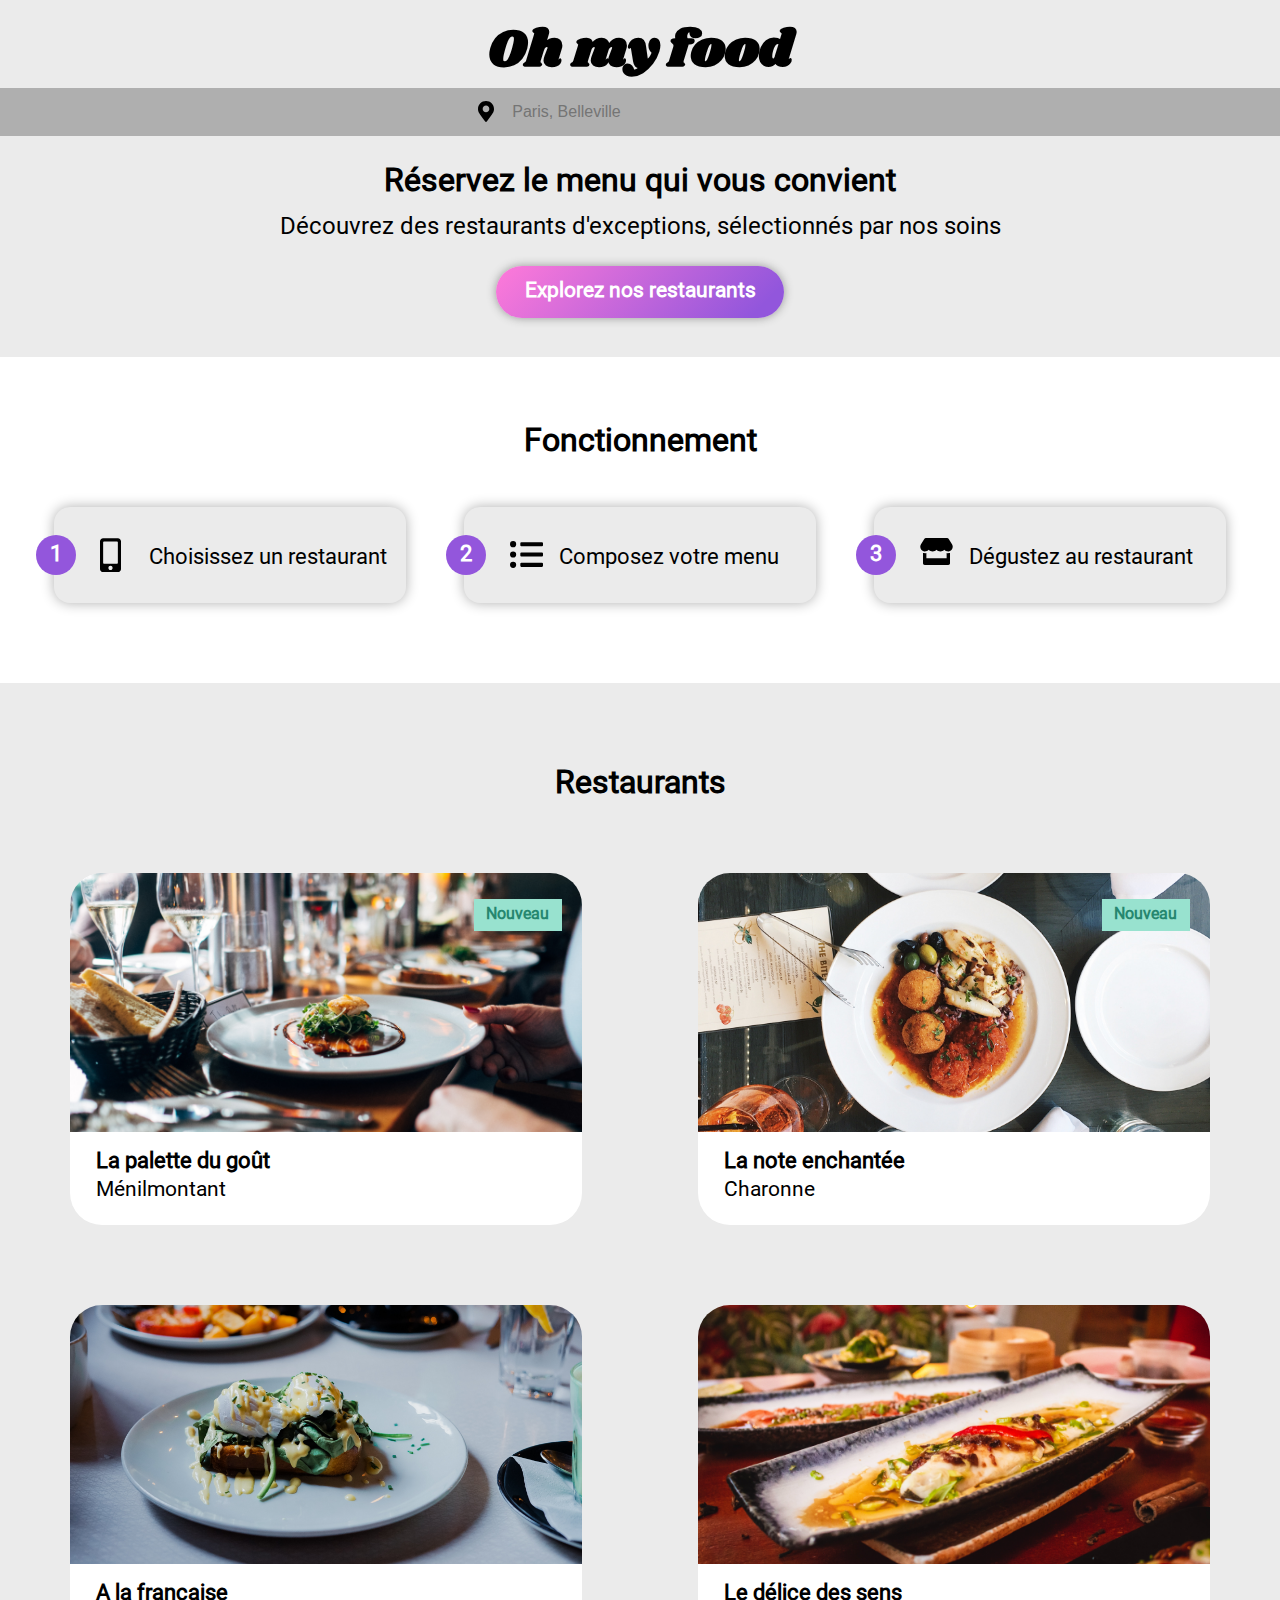
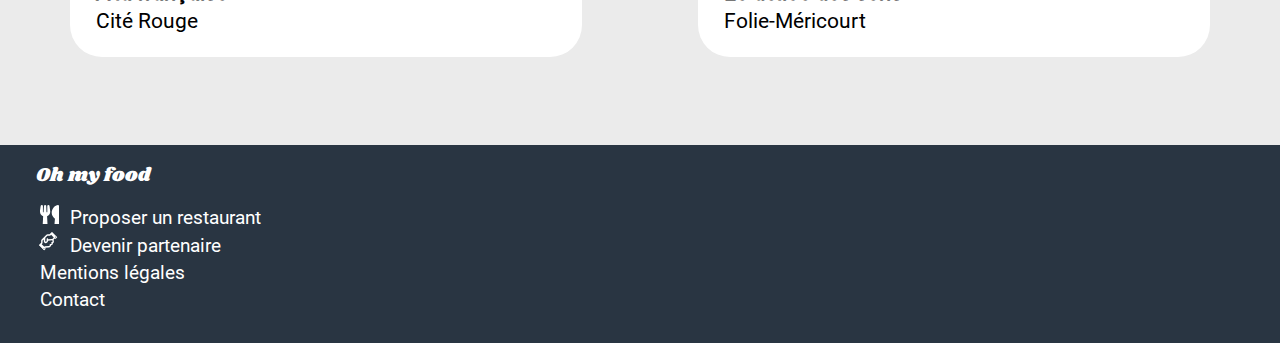
==== commit 94852493: "Amélioration effet coeur" ====
--- a/index.html
+++ b/index.html
@@ -4,10 +4,14 @@
     <meta charset="UTF-8">
     <meta http-equiv="X-UA-Compatible" content="IE=edge">
     <meta name="viewport" content="width=device-width, initial-scale=1.0">
+    <link rel="stylesheet" href="https://use.fontawesome.com/releases/v5.15.3/css/all.css" integrity="sha384-SZXxX4whJ79/gErwcOYf+zWLeJdY/qpuqC4cAa9rOGUstPomtqpuNWT9wdPEn2fk" crossorigin="anonymous">
     <link rel="stylesheet" href="sass/main.css">
     <title>Accueil</title>
 </head>
 <body class="Accueil">
+    <div class="conteneurPopUp">
+        <div class="loadingspinner"></div>
+    </div>
     <header class="header">
         <h1 class="header__logo">Oh my food</h1>
         <div class="header__localisation">
@@ -45,8 +49,8 @@
             <div class="carte__nom">
                 <p class="carte__nom__texte">La palette du goût</p>
                 <div class="carte__nom__coeur">
-                    <img src="public/img/icones/CoeurVide.svg" alt="">
-                    <img src="public/img/icones/CoeurPlein.svg" alt="">
+                    <i class="far fa-heart"></i>
+                    <i class="fas fa-heart"></i>        
                 </div>    
             </div>
             <p class="carte__lieu">Ménilmontant</p>
@@ -58,8 +62,8 @@
             <div class="carte__nom">
                 <p class="carte__nom__texte">La note enchantée</p>
                 <div class="carte__nom__coeur">
-                    <img src="public/img/icones/CoeurVide.svg" alt="">
-                    <img src="public/img/icones/CoeurPlein.svg" alt="">
+                    <i class="far fa-heart"></i>
+                    <i class="fas fa-heart"></i>        
                 </div>    
             </div>
             <p class="carte__lieu">Charonne</p>
@@ -69,8 +73,8 @@
             <div class="carte__nom">
                 <p class="carte__nom__texte">A la française</p>
                 <div class="carte__nom__coeur">
-                    <img src="public/img/icones/CoeurVide.svg" alt="">
-                    <img src="public/img/icones/CoeurPlein.svg" alt="">
+                    <i class="far fa-heart"></i>
+                    <i class="fas fa-heart"></i>        
                 </div>    
             </div>
             <p class="carte__lieu">Cité Rouge</p>
@@ -80,8 +84,8 @@
             <div class="carte__nom">
                 <p class="carte__nom__texte">Le délice des sens</p>
                 <div class="carte__nom__coeur">
-                    <img src="public/img/icones/CoeurVide.svg" alt="">
-                    <img src="public/img/icones/CoeurPlein.svg" alt="">
+                    <i class="far fa-heart"></i>
+                    <i class="fas fa-heart"></i>        
                 </div>    
             </div>
             <p class="carte__lieu">Folie-Méricourt</p>
@@ -94,7 +98,7 @@
                 <li>Proposer un restaurant</li>
                 <li>Devenir partenaire</li>
                 <li>Mentions légales</li>
-                <li>Contact</li>
+                <li><a href="mailto:exempleOhMyFood@orange.fr">Contact</a></li>
             </ul>
         </nav>
     </footer>
--- a/sass/main.css
+++ b/sass/main.css
@@ -1,11 +1,11 @@
 @font-face {
   font-family: 'Roboto';
-  src: url("../../public/fonts/Roboto-Regular.ttf") format("truetype");
+  src: url("../public/fonts/Roboto-Regular.ttf") format("truetype");
 }
 
 @font-face {
   font-family: 'Shrikhand';
-  src: url("../../public/fonts/Shrikhand-Regular.ttf") format("truetype");
+  src: url("../public/fonts/Shrikhand-Regular.ttf") format("truetype");
 }
 
 @-webkit-keyframes Rotation {
@@ -121,6 +121,314 @@
   100% {
     opacity: 1;
     margin-top: 0px;
+  }
+}
+
+@-webkit-keyframes Chargement {
+  0% {
+    visibility: visible;
+    -webkit-transform: scale(0);
+            transform: scale(0);
+  }
+  3% {
+    -webkit-transform: rotate(11.25deg) scale(0.1);
+            transform: rotate(11.25deg) scale(0.1);
+    opacity: 1;
+  }
+  6% {
+    -webkit-transform: rotate(22.5deg) scale(0.2);
+            transform: rotate(22.5deg) scale(0.2);
+    opacity: 0.95;
+  }
+  9% {
+    -webkit-transform: rotate(33.75deg) scale(0.3);
+            transform: rotate(33.75deg) scale(0.3);
+    opacity: 0.9;
+  }
+  12% {
+    -webkit-transform: rotate(45deg) scale(0.4);
+            transform: rotate(45deg) scale(0.4);
+    opacity: 0.85;
+  }
+  15% {
+    -webkit-transform: rotate(56.25deg) scale(0.5);
+            transform: rotate(56.25deg) scale(0.5);
+    opacity: 0.8;
+  }
+  18% {
+    -webkit-transform: rotate(67.5deg) scale(0.6);
+            transform: rotate(67.5deg) scale(0.6);
+    opacity: 0.75;
+  }
+  21% {
+    -webkit-transform: rotate(78.75deg) scale(0.7);
+            transform: rotate(78.75deg) scale(0.7);
+    opacity: 0.80;
+  }
+  24% {
+    -webkit-transform: rotate(90deg) scale(0.8);
+            transform: rotate(90deg) scale(0.8);
+    opacity: 0.85;
+  }
+  27% {
+    -webkit-transform: rotate(101.25deg) scale(0.9);
+            transform: rotate(101.25deg) scale(0.9);
+    opacity: 0.90;
+  }
+  30% {
+    -webkit-transform: rotate(123.75deg) scale(1);
+            transform: rotate(123.75deg) scale(1);
+    opacity: 0.95;
+  }
+  33% {
+    -webkit-transform: rotate(135deg) scale(1.1);
+            transform: rotate(135deg) scale(1.1);
+    opacity: 1.00;
+  }
+  36% {
+    -webkit-transform: rotate(146.25deg) scale(1.2);
+            transform: rotate(146.25deg) scale(1.2);
+    opacity: 0.95;
+  }
+  39% {
+    -webkit-transform: rotate(157.5deg) scale(1.3);
+            transform: rotate(157.5deg) scale(1.3);
+    opacity: 0.90;
+  }
+  42% {
+    -webkit-transform: rotate(168.75deg) scale(1.4);
+            transform: rotate(168.75deg) scale(1.4);
+    opacity: 0.85;
+  }
+  45% {
+    -webkit-transform: rotate(180deg) scale(1.5);
+            transform: rotate(180deg) scale(1.5);
+    opacity: 0.80;
+  }
+  48% {
+    -webkit-transform: rotate(191.25deg) scale(1.6);
+            transform: rotate(191.25deg) scale(1.6);
+    opacity: 0.75;
+  }
+  51% {
+    -webkit-transform: rotate(202.5deg) scale(1.7);
+            transform: rotate(202.5deg) scale(1.7);
+    opacity: 0.80;
+  }
+  54% {
+    -webkit-transform: rotate(213.75deg) scale(1.8);
+            transform: rotate(213.75deg) scale(1.8);
+    opacity: 0.85;
+  }
+  57% {
+    -webkit-transform: rotate(225deg) scale(1.9);
+            transform: rotate(225deg) scale(1.9);
+    opacity: 0.90;
+  }
+  60% {
+    -webkit-transform: rotate(247.5deg) scale(2);
+            transform: rotate(247.5deg) scale(2);
+    opacity: 0.95;
+  }
+  63% {
+    -webkit-transform: rotate(258.75deg) scale(1.9);
+            transform: rotate(258.75deg) scale(1.9);
+    opacity: 1.0;
+  }
+  66% {
+    -webkit-transform: rotate(270deg) scale(1.8);
+            transform: rotate(270deg) scale(1.8);
+    opacity: 0.95;
+  }
+  69% {
+    -webkit-transform: rotate(281.25deg) scale(1.7);
+            transform: rotate(281.25deg) scale(1.7);
+    opacity: 0.90;
+  }
+  72% {
+    -webkit-transform: rotate(292.5deg) scale(1.6);
+            transform: rotate(292.5deg) scale(1.6);
+    opacity: 0.85;
+  }
+  75% {
+    -webkit-transform: rotate(303.75deg) scale(1.5);
+            transform: rotate(303.75deg) scale(1.5);
+    opacity: 0.80;
+  }
+  78% {
+    -webkit-transform: rotate(315deg) scale(1.4);
+            transform: rotate(315deg) scale(1.4);
+    opacity: 0.75;
+  }
+  81% {
+    -webkit-transform: rotate(326.25deg) scale(1.3);
+            transform: rotate(326.25deg) scale(1.3);
+    opacity: 0.80;
+  }
+  84% {
+    -webkit-transform: rotate(348.75deg) scale(1.2);
+            transform: rotate(348.75deg) scale(1.2);
+    opacity: 0.85;
+  }
+  100% {
+    -webkit-transform: rotate(360deg) scale(1);
+            transform: rotate(360deg) scale(1);
+    opacity: 1.0;
+    visibility: hidden;
+  }
+}
+
+@keyframes Chargement {
+  0% {
+    visibility: visible;
+    -webkit-transform: scale(0);
+            transform: scale(0);
+  }
+  3% {
+    -webkit-transform: rotate(11.25deg) scale(0.1);
+            transform: rotate(11.25deg) scale(0.1);
+    opacity: 1;
+  }
+  6% {
+    -webkit-transform: rotate(22.5deg) scale(0.2);
+            transform: rotate(22.5deg) scale(0.2);
+    opacity: 0.95;
+  }
+  9% {
+    -webkit-transform: rotate(33.75deg) scale(0.3);
+            transform: rotate(33.75deg) scale(0.3);
+    opacity: 0.9;
+  }
+  12% {
+    -webkit-transform: rotate(45deg) scale(0.4);
+            transform: rotate(45deg) scale(0.4);
+    opacity: 0.85;
+  }
+  15% {
+    -webkit-transform: rotate(56.25deg) scale(0.5);
+            transform: rotate(56.25deg) scale(0.5);
+    opacity: 0.8;
+  }
+  18% {
+    -webkit-transform: rotate(67.5deg) scale(0.6);
+            transform: rotate(67.5deg) scale(0.6);
+    opacity: 0.75;
+  }
+  21% {
+    -webkit-transform: rotate(78.75deg) scale(0.7);
+            transform: rotate(78.75deg) scale(0.7);
+    opacity: 0.80;
+  }
+  24% {
+    -webkit-transform: rotate(90deg) scale(0.8);
+            transform: rotate(90deg) scale(0.8);
+    opacity: 0.85;
+  }
+  27% {
+    -webkit-transform: rotate(101.25deg) scale(0.9);
+            transform: rotate(101.25deg) scale(0.9);
+    opacity: 0.90;
+  }
+  30% {
+    -webkit-transform: rotate(123.75deg) scale(1);
+            transform: rotate(123.75deg) scale(1);
+    opacity: 0.95;
+  }
+  33% {
+    -webkit-transform: rotate(135deg) scale(1.1);
+            transform: rotate(135deg) scale(1.1);
+    opacity: 1.00;
+  }
+  36% {
+    -webkit-transform: rotate(146.25deg) scale(1.2);
+            transform: rotate(146.25deg) scale(1.2);
+    opacity: 0.95;
+  }
+  39% {
+    -webkit-transform: rotate(157.5deg) scale(1.3);
+            transform: rotate(157.5deg) scale(1.3);
+    opacity: 0.90;
+  }
+  42% {
+    -webkit-transform: rotate(168.75deg) scale(1.4);
+            transform: rotate(168.75deg) scale(1.4);
+    opacity: 0.85;
+  }
+  45% {
+    -webkit-transform: rotate(180deg) scale(1.5);
+            transform: rotate(180deg) scale(1.5);
+    opacity: 0.80;
+  }
+  48% {
+    -webkit-transform: rotate(191.25deg) scale(1.6);
+            transform: rotate(191.25deg) scale(1.6);
+    opacity: 0.75;
+  }
+  51% {
+    -webkit-transform: rotate(202.5deg) scale(1.7);
+            transform: rotate(202.5deg) scale(1.7);
+    opacity: 0.80;
+  }
+  54% {
+    -webkit-transform: rotate(213.75deg) scale(1.8);
+            transform: rotate(213.75deg) scale(1.8);
+    opacity: 0.85;
+  }
+  57% {
+    -webkit-transform: rotate(225deg) scale(1.9);
+            transform: rotate(225deg) scale(1.9);
+    opacity: 0.90;
+  }
+  60% {
+    -webkit-transform: rotate(247.5deg) scale(2);
+            transform: rotate(247.5deg) scale(2);
+    opacity: 0.95;
+  }
+  63% {
+    -webkit-transform: rotate(258.75deg) scale(1.9);
+            transform: rotate(258.75deg) scale(1.9);
+    opacity: 1.0;
+  }
+  66% {
+    -webkit-transform: rotate(270deg) scale(1.8);
+            transform: rotate(270deg) scale(1.8);
+    opacity: 0.95;
+  }
+  69% {
+    -webkit-transform: rotate(281.25deg) scale(1.7);
+            transform: rotate(281.25deg) scale(1.7);
+    opacity: 0.90;
+  }
+  72% {
+    -webkit-transform: rotate(292.5deg) scale(1.6);
+            transform: rotate(292.5deg) scale(1.6);
+    opacity: 0.85;
+  }
+  75% {
+    -webkit-transform: rotate(303.75deg) scale(1.5);
+            transform: rotate(303.75deg) scale(1.5);
+    opacity: 0.80;
+  }
+  78% {
+    -webkit-transform: rotate(315deg) scale(1.4);
+            transform: rotate(315deg) scale(1.4);
+    opacity: 0.75;
+  }
+  81% {
+    -webkit-transform: rotate(326.25deg) scale(1.3);
+            transform: rotate(326.25deg) scale(1.3);
+    opacity: 0.80;
+  }
+  84% {
+    -webkit-transform: rotate(348.75deg) scale(1.2);
+            transform: rotate(348.75deg) scale(1.2);
+    opacity: 0.85;
+  }
+  100% {
+    -webkit-transform: rotate(360deg) scale(1);
+            transform: rotate(360deg) scale(1);
+    opacity: 1.0;
+    visibility: hidden;
   }
 }
 
@@ -206,6 +514,16 @@
   }
 }
 
+.item label {
+  position: absolute;
+  display: inline-block;
+  -webkit-box-sizing: border-box;
+          box-sizing: border-box;
+  width: 100%;
+  height: 100%;
+  z-index: 100;
+}
+
 .item__principal {
   -webkit-box-sizing: border-box;
           box-sizing: border-box;
@@ -537,28 +855,49 @@
   }
 }
 
-.item:hover > .item__principal, input:checked + label > .item__principal {
+.item:hover > .item__principal {
   border-top-right-radius: 0;
   width: 80%;
 }
 
-.item:hover > .item__secondaire, input:checked + label > .item__secondaire {
+.item:hover > .item__secondaire {
   width: 60%;
 }
 
-.item:hover > .item__prix, input:checked + label > .item__prix {
+.item:hover > .item__prix {
   border-bottom-right-radius: 0;
   left: 60%;
   padding: 2.0% 5% 0 5%;
 }
 
-.item:hover > .item__encoche, input:checked + label > .item__encoche {
+.item:hover > .item__encoche {
   padding: 5%;
   left: 80%;
   width: 20%;
 }
 
-input:not(:checked) + label:hover > .item__encoche img {
+input:checked ~ .item__principal {
+  border-top-right-radius: 0;
+  width: 80%;
+}
+
+input:checked ~ .item__secondaire {
+  width: 60%;
+}
+
+input:checked ~ .item__prix {
+  border-bottom-right-radius: 0;
+  left: 60%;
+  padding: 2.0% 5% 0 5%;
+}
+
+input:checked ~ .item__encoche {
+  padding: 5%;
+  left: 80%;
+  width: 20%;
+}
+
+.item:hover > input:not(:checked) ~ .item__encoche img {
   -webkit-animation: Rotation 0.6s linear 0s 1 normal;
           animation: Rotation 0.6s linear 0s 1 normal;
 }
@@ -606,21 +945,19 @@
 }
 
 .carte:-webkit-any-link {
-  -webkit-text-decoration: 0;
-          text-decoration: 0;
+  text-decoration: none;
   color: black;
   font-weight: normal;
 }
 
 .carte:-moz-any-link {
-  text-decoration: 0;
+  text-decoration: none;
   color: black;
   font-weight: normal;
 }
 
 .carte:any-link {
-  -webkit-text-decoration: 0;
-          text-decoration: 0;
+  text-decoration: none;
   color: black;
   font-weight: normal;
 }
@@ -678,7 +1015,19 @@
 
 @media screen and (min-width: 430px) {
   .carte__photo--1 {
-    background-position: top 20%;
+    background-position: top 20% left 0%;
+  }
+}
+
+@media screen and (min-width: 600px) {
+  .carte__photo--1 {
+    background-position: top 30% left 0%;
+  }
+}
+
+@media screen and (min-width: 700px) {
+  .carte__photo--1 {
+    background-position: top 40% left 0%;
   }
 }
 
@@ -691,19 +1040,19 @@
 
 @media screen and (min-width: 380px) {
   .carte__photo--2 {
-    background-position: top 60%;
+    background-position: top 60% left 0%;
   }
 }
 
 @media screen and (min-width: 400px) {
   .carte__photo--2 {
-    background-position: top 90%;
+    background-position: top 62% left 0%;
   }
 }
 
 @media screen and (min-width: 500px) {
   .carte__photo--2 {
-    background-position: top 90%;
+    background-position: top 58% left 0%;
   }
 }
 
@@ -777,6 +1126,7 @@
   left: 80%;
   width: 2rem;
   height: 2rem;
+  font-size: 2rem;
   padding: 0;
   margin: 0;
 }
@@ -785,6 +1135,7 @@
   .carte__nom__coeur {
     width: 2.25rem;
     height: 2.25rem;
+    font-size: 2.25rem;
   }
 }
 
@@ -792,6 +1143,7 @@
   .carte__nom__coeur {
     width: 2.75rem;
     height: 2.75rem;
+    font-size: 2.75rem;
   }
 }
 
@@ -799,36 +1151,41 @@
   .carte__nom__coeur {
     width: 3rem;
     height: 3rem;
-  }
-}
-
-.carte__nom__coeur img:nth-child(1) {
+    font-size: 3rem;
+  }
+}
+
+.carte__nom__coeur i:nth-child(1) {
   -webkit-box-sizing: border-box;
           box-sizing: border-box;
   position: absolute;
   top: 0%;
   left: 0%;
+  color: #000;
   opacity: 1;
   -webkit-transition: all ease 600ms;
   transition: all ease 600ms;
 }
 
-.carte__nom__coeur img:nth-child(2) {
+.carte__nom__coeur i:nth-child(2) {
   -webkit-box-sizing: border-box;
           box-sizing: border-box;
   position: absolute;
   top: 0%;
   left: 0%;
+  background: -webkit-linear-gradient(45deg, #FF79DA, #9356DC);
+  -webkit-background-clip: text;
+  -webkit-text-fill-color: transparent;
   opacity: 0;
   -webkit-transition: all ease 600ms;
   transition: all ease 600ms;
 }
 
-.carte__nom__coeur:hover img:nth-child(1) {
+.carte__nom__coeur:hover i:nth-child(1) {
   opacity: 0;
 }
 
-.carte__nom__coeur:hover img:nth-child(2) {
+.carte__nom__coeur:hover i:nth-child(2) {
   opacity: 1;
 }
 
@@ -993,19 +1350,19 @@
 }
 
 .fonction__carte__icone--1 {
-  background-image: url(../../public/img/icones/Smartphone.svg);
+  background-image: url("../public/img/icones/Smartphone.svg");
   background-repeat: no-repeat;
   background-size: contain;
 }
 
 .fonction__carte__icone--2 {
-  background-image: url(../../public/img/icones/Liste.svg);
+  background-image: url("../public/img/icones/Liste.svg");
   background-repeat: no-repeat;
   background-size: contain;
 }
 
 .fonction__carte__icone--3 {
-  background-image: url(../../public/img/icones/Store.svg);
+  background-image: url("../public/img/icones/Store.svg");
   background-repeat: no-repeat;
   background-size: contain;
 }
@@ -1051,6 +1408,24 @@
   .fonction__carte__texte {
     font-size: 1.4rem;
   }
+}
+
+.loadingspinner {
+  -webkit-box-sizing: border-box;
+          box-sizing: border-box;
+  position: fixed;
+  display: block;
+  visibility: hidden;
+  z-index: 100;
+  top: 25%;
+  left: 45%;
+  width: 15%;
+  height: 15%;
+  border-radius: 50% 50%;
+  background: -webkit-gradient(linear, left top, right top, from(#9356DC), color-stop(#FF79DA), to(#99E2D0));
+  background: linear-gradient(90deg, #9356DC, #FF79DA, #99E2D0);
+  -webkit-animation: Chargement 3s linear 0s 1 normal backwards;
+          animation: Chargement 3s linear 0s 1 normal backwards;
 }
 
 .Accueil {
@@ -1172,7 +1547,7 @@
   width: 2rem;
   height: 2rem;
   margin: auto 0.25rem auto 0;
-  background-image: url(../../public/img/icones/Localisation.svg);
+  background-image: url("../public/img/icones/Localisation.svg");
   background-color: #afafaf;
   background-position: center;
   background-repeat: no-repeat;
@@ -1509,6 +1884,24 @@
   }
 }
 
+.Accueil .footer__navigation ul li a:-webkit-any-link {
+  color: white;
+  text-decoration: none;
+  font-weight: normal;
+}
+
+.Accueil .footer__navigation ul li a:-moz-any-link {
+  color: white;
+  text-decoration: none;
+  font-weight: normal;
+}
+
+.Accueil .footer__navigation ul li a:any-link {
+  color: white;
+  text-decoration: none;
+  font-weight: normal;
+}
+
 .menu {
   position: relative;
   -webkit-box-sizing: border-box;
@@ -1568,7 +1961,7 @@
   width: 8%;
   height: 2.5rem;
   margin: 3% 0 0 2.5%;
-  background-image: url(../../public/img/icones/FlecheGauche.svg);
+  background-image: url("../public/img/icones/FlecheGauche.svg");
   background-repeat: no-repeat;
   background-size: contain;
   background-position: top 50%;
@@ -1676,7 +2069,7 @@
   height: 16rem;
   margin-top: 1rem;
   padding: 0;
-  background-image: url(../../public/img/restaurants/LaPaletteDuGout.jpg);
+  background-image: url("../public/img/restaurants/LaPaletteDuGout.jpg");
   background-clip: border-box;
   background-repeat: no-repeat;
   background-size: cover;
@@ -1754,7 +2147,7 @@
   height: 17rem;
   margin-top: 1rem;
   padding: 0;
-  background-image: url(../../public/img/restaurants/LaNoteEnchantee.jpg);
+  background-image: url("../public/img/restaurants/LaNoteEnchantee.jpg");
   background-clip: border-box;
   background-repeat: no-repeat;
   background-size: cover;
@@ -1828,7 +2221,7 @@
   height: 16rem;
   margin-top: 1rem;
   padding: 0;
-  background-image: url(../../public/img/restaurants/LaFrancaise.jpg);
+  background-image: url("../public/img/restaurants/LaFrancaise.jpg");
   background-clip: border-box;
   background-repeat: no-repeat;
   background-size: cover;
@@ -1913,7 +2306,7 @@
   height: 17rem;
   margin-top: 1rem;
   padding: 0;
-  background-image: url(../../public/img/restaurants/LeDeliceDesSens.jpg);
+  background-image: url("../public/img/restaurants/LeDeliceDesSens.jpg");
   background-clip: border-box;
   background-repeat: no-repeat;
   background-size: cover;
@@ -2066,68 +2459,106 @@
 }
 
 .menu__titre .coeur {
-  background-image: url(../../public/img/icones/CoeurVide.svg);
-  background-repeat: no-repeat;
-  background-size: cover;
-  -webkit-transition: all ease 1s;
-  transition: all ease 1s;
-  width: 1.8rem;
-  height: 1.8rem;
-  margin-right: 1.7rem;
-  margin-top: 0;
-}
-
-@media screen and (min-width: 350px) {
-  .menu__titre .coeur {
-    width: 2rem;
-    height: 2rem;
-  }
+  -webkit-box-sizing: border-box;
+          box-sizing: border-box;
+  position: absolute;
+  top: 33%;
+  left: 85%;
+  width: 2rem;
+  height: 2rem;
+  font-size: 2rem;
+  padding: 0;
+  margin: 0;
 }
 
 @media screen and (min-width: 400px) {
   .menu__titre .coeur {
-    width: 2.5rem;
-    height: 2.5rem;
+    width: 2.25rem;
+    height: 2.25rem;
+    font-size: 2.25rem;
   }
 }
 
 @media screen and (min-width: 500px) {
   .menu__titre .coeur {
-    width: 3rem;
-    height: 3rem;
+    width: 2.75rem;
+    height: 2.75rem;
+    font-size: 2.75rem;
   }
 }
 
 @media screen and (min-width: 600px) {
   .menu__titre .coeur {
-    width: 3.5rem;
-    height: 3.5rem;
+    width: 3.25rem;
+    height: 3.25rem;
+    font-size: 3.25rem;
   }
 }
 
 @media screen and (min-width: 700px) {
   .menu__titre .coeur {
-    width: 4.0rem;
-    height: 4.0rem;
-  }
-}
-
-@media screen and (min-width: 875px) {
+    width: 3.75rem;
+    height: 3.75rem;
+    font-size: 3.75rem;
+  }
+}
+
+@media screen and (min-width: 800px) {
   .menu__titre .coeur {
-    width: 4.5rem;
-    height: 4.5rem;
+    width: 4.25rem;
+    height: 4.25rem;
+    font-size: 4.25rem;
+  }
+}
+
+@media screen and (min-width: 900px) {
+  .menu__titre .coeur {
+    width: 4.75rem;
+    height: 4.75rem;
+    font-size: 4.75rem;
   }
 }
 
 @media screen and (min-width: 1000px) {
   .menu__titre .coeur {
-    width: 5rem;
-    height: 5rem;
-  }
-}
-
-.menu__titre .coeur:hover {
-  background-image: url(../../public/img/icones/CoeurPlein.svg);
+    width: 5.25rem;
+    height: 5.25rem;
+    font-size: 5.25rem;
+  }
+}
+
+.menu__titre .coeur i:nth-child(1) {
+  -webkit-box-sizing: border-box;
+          box-sizing: border-box;
+  position: absolute;
+  top: 0%;
+  left: 0%;
+  color: #000;
+  opacity: 1;
+  -webkit-transition: all ease 600ms;
+  transition: all ease 600ms;
+}
+
+.menu__titre .coeur i:nth-child(2) {
+  -webkit-box-sizing: border-box;
+          box-sizing: border-box;
+  position: absolute;
+  top: 0%;
+  left: 0%;
+  background: -webkit-linear-gradient(45deg, #FF79DA, #9356DC);
+  -webkit-background-clip: text;
+  -webkit-text-fill-color: transparent;
+  opacity: 0;
+  -webkit-transition: all ease 600ms;
+  transition: all ease 600ms;
+}
+
+.menu__titre .coeur:hover i:nth-child(1) {
+  opacity: 0;
+}
+
+.menu__titre .coeur:hover i:nth-child(2) {
+  opacity: 1;
 }
 
 .menu__entrees {
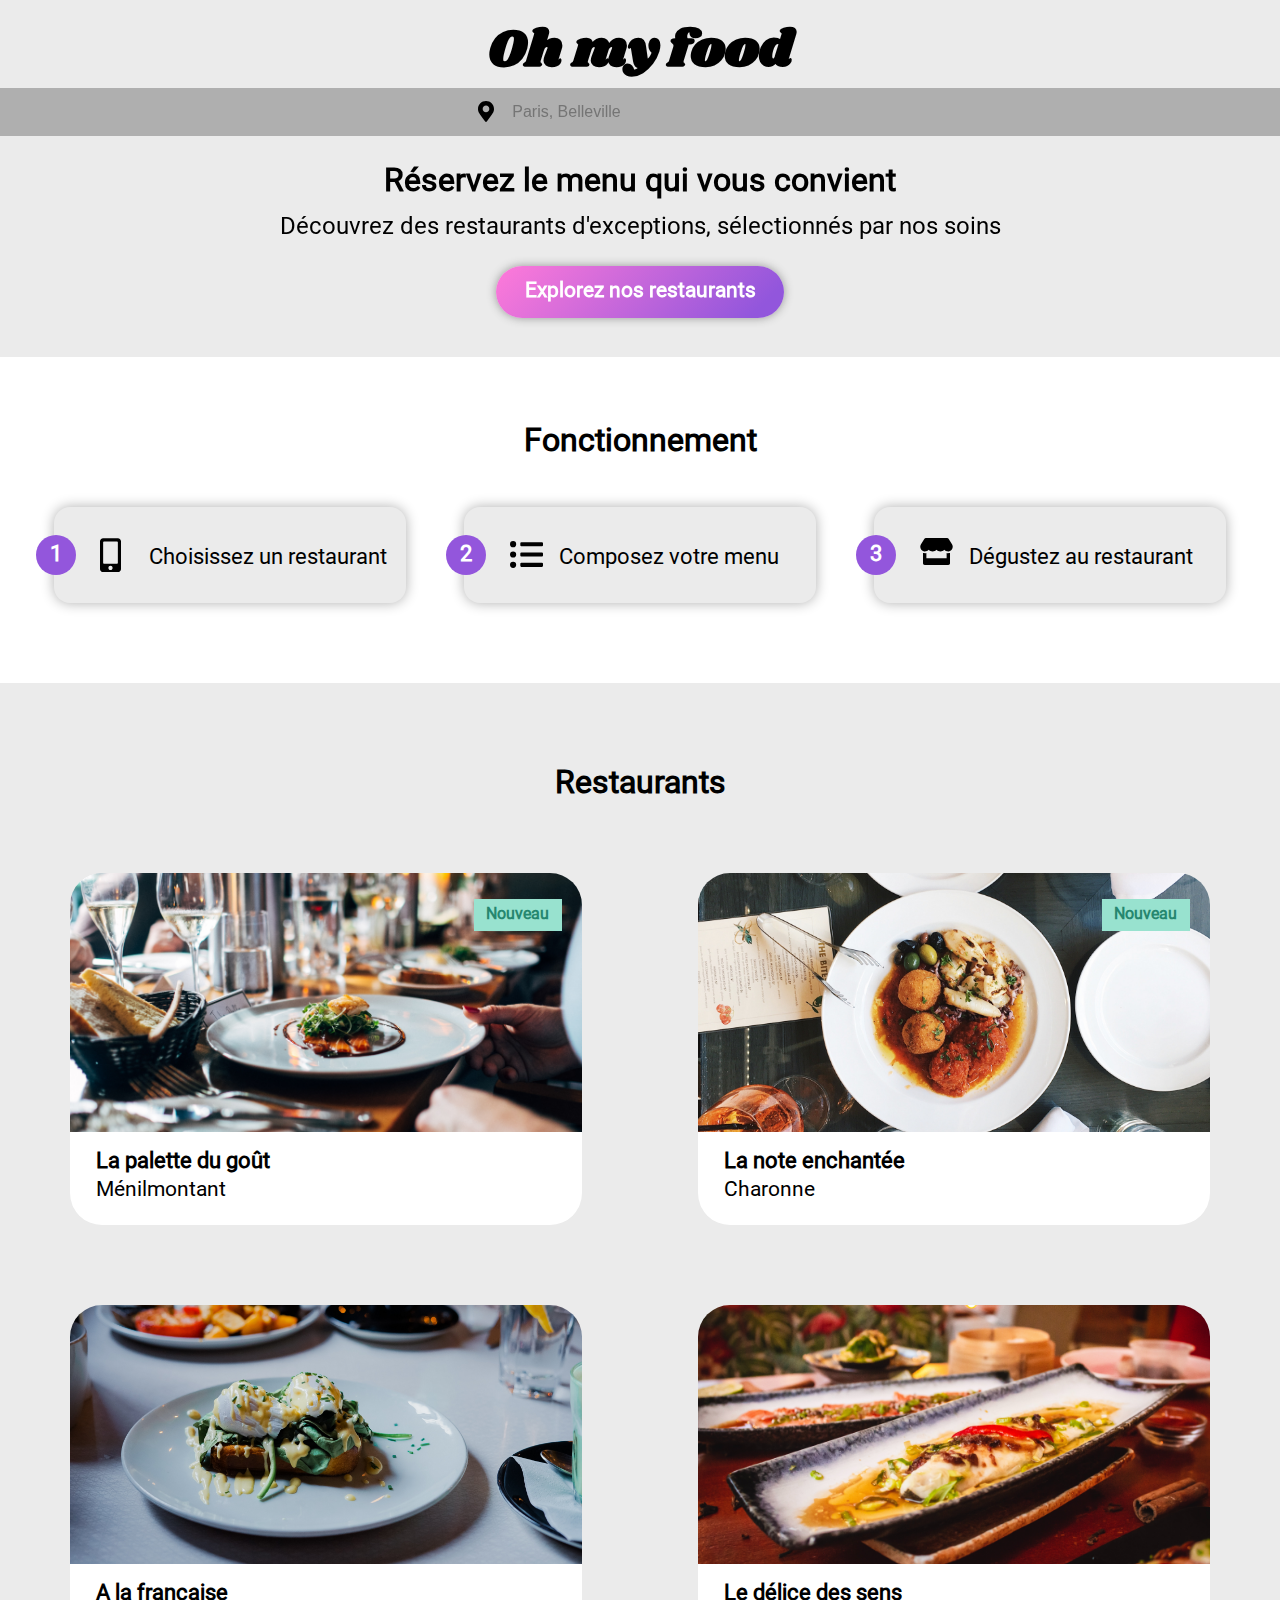
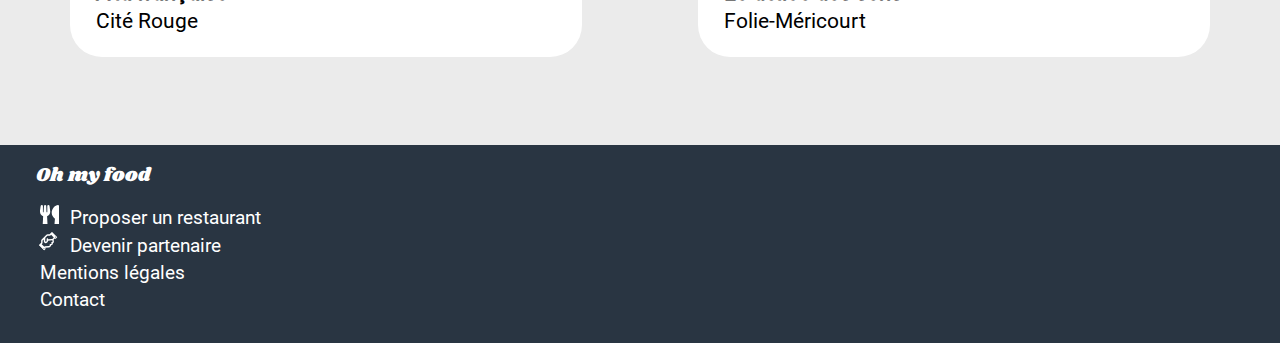
==== commit ac182dec: "Finalisation du loading spinner" ====
--- a/index.html
+++ b/index.html
@@ -98,7 +98,7 @@
                 <li>Proposer un restaurant</li>
                 <li>Devenir partenaire</li>
                 <li>Mentions légales</li>
-                <li><a href="mailto:exempleOhMyFood@orange.fr">Contact</a></li>
+                <li><a href="mailto:exempleP3-10032021OhMyFood@orange.fr">Contact</a></li>
             </ul>
         </nav>
     </footer>
--- a/sass/main.css
+++ b/sass/main.css
@@ -121,6 +121,42 @@
   100% {
     opacity: 1;
     margin-top: 0px;
+  }
+}
+
+@-webkit-keyframes PopUp {
+  0% {
+    -webkit-transform: scale(1);
+            transform: scale(1);
+    z-index: 1;
+  }
+  99% {
+    -webkit-transform: scale(1);
+            transform: scale(1);
+    z-index: 1;
+  }
+  100% {
+    -webkit-transform: scale(0);
+            transform: scale(0);
+    z-index: 0;
+  }
+}
+
+@keyframes PopUp {
+  0% {
+    -webkit-transform: scale(1);
+            transform: scale(1);
+    z-index: 1;
+  }
+  99% {
+    -webkit-transform: scale(1);
+            transform: scale(1);
+    z-index: 1;
+  }
+  100% {
+    -webkit-transform: scale(0);
+            transform: scale(0);
+    z-index: 0;
   }
 }
 
@@ -521,7 +557,7 @@
           box-sizing: border-box;
   width: 100%;
   height: 100%;
-  z-index: 100;
+  z-index: 1;
 }
 
 .item__principal {
@@ -1410,14 +1446,31 @@
   }
 }
 
+.conteneurPopUp {
+  position: fixed;
+  top: 0%;
+  left: 0%;
+  width: 100%;
+  height: 100%;
+  display: -webkit-box;
+  display: -ms-flexbox;
+  display: flex;
+  -webkit-box-orient: horizontal;
+  -webkit-box-direction: normal;
+      -ms-flex-flow: row nowrap;
+          flex-flow: row nowrap;
+  -webkit-animation: PopUp 3s linear 0s 1 normal backwards;
+          animation: PopUp 3s linear 0s 1 normal backwards;
+}
+
 .loadingspinner {
   -webkit-box-sizing: border-box;
           box-sizing: border-box;
   position: fixed;
   display: block;
   visibility: hidden;
-  z-index: 100;
-  top: 25%;
+  z-index: 2;
+  top: 35%;
   left: 45%;
   width: 15%;
   height: 15%;
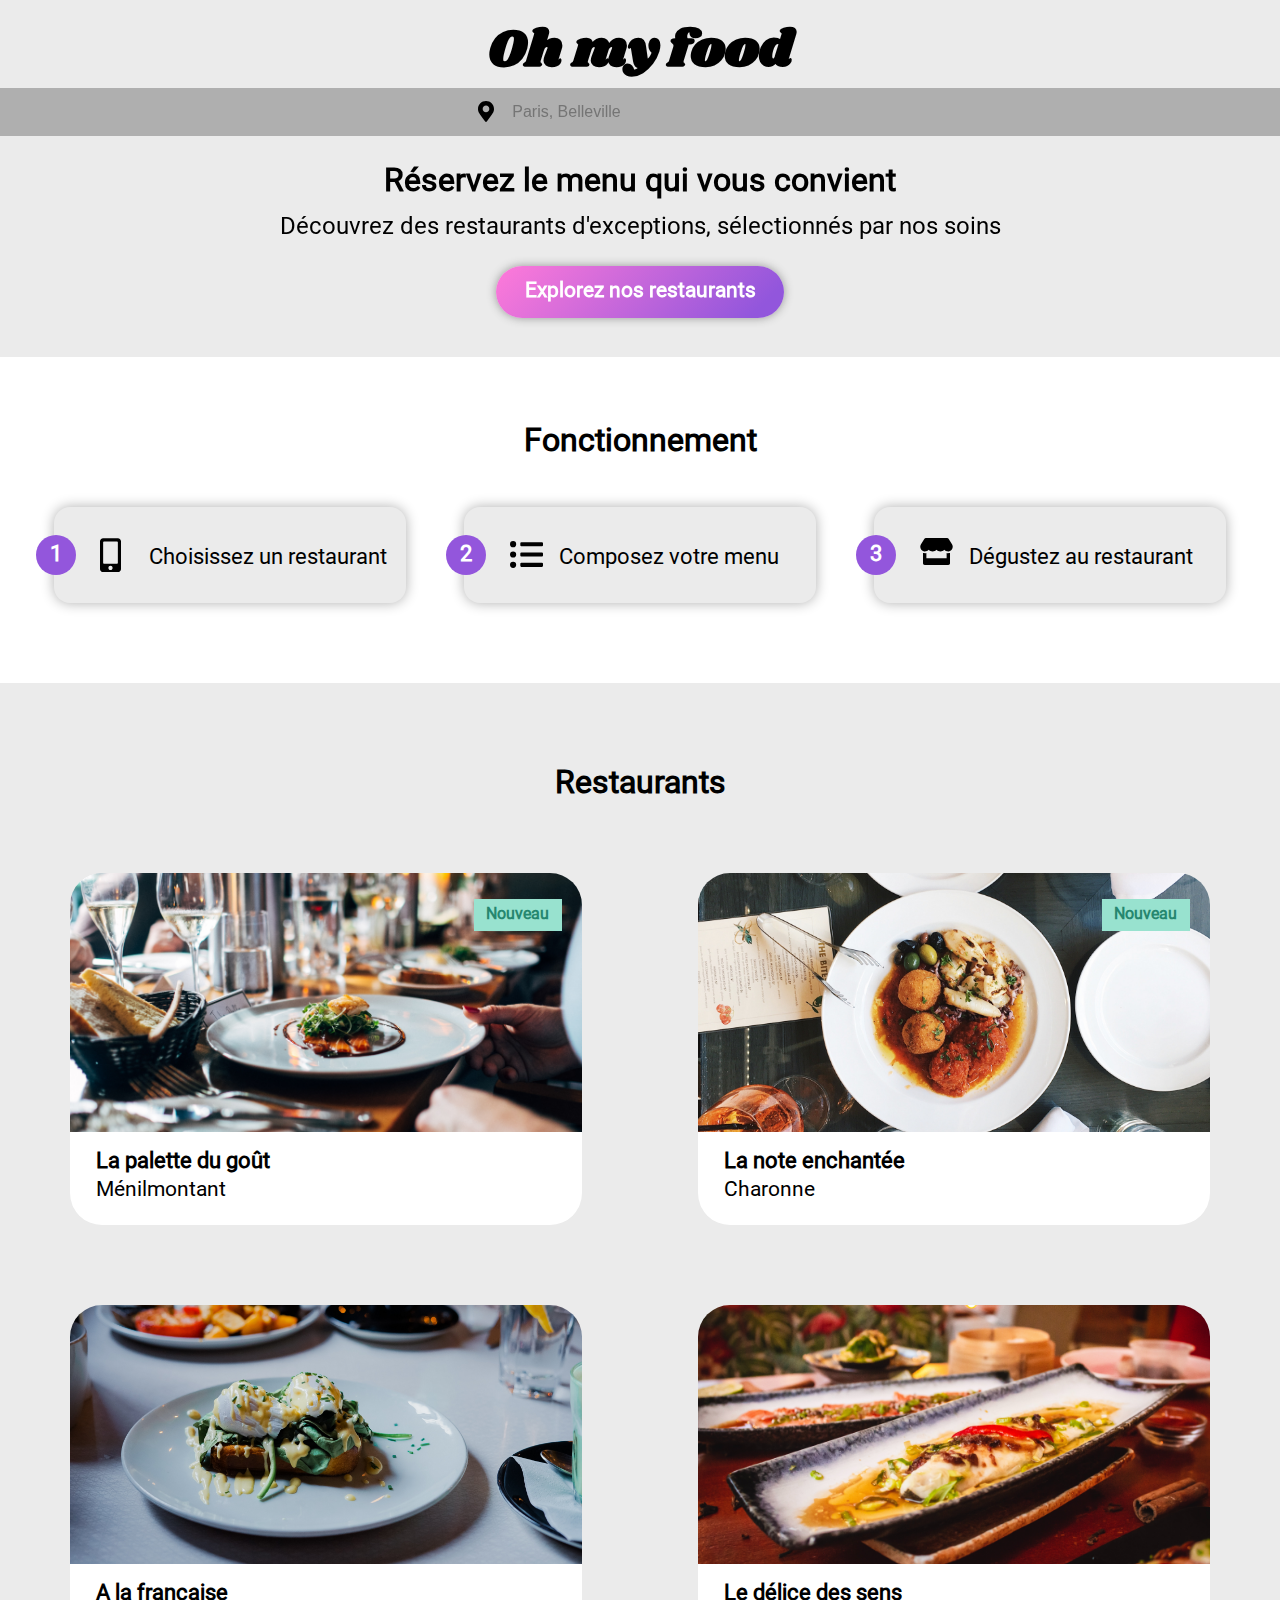
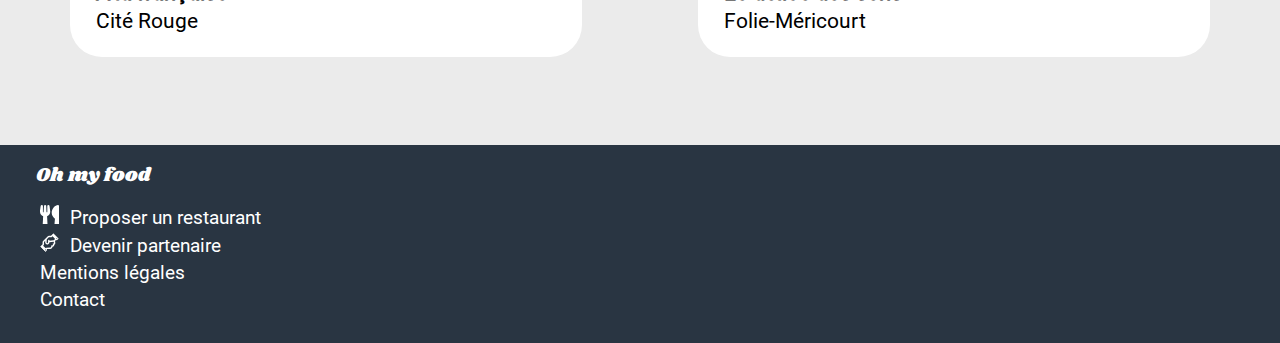
==== commit a2338552: "Version finale" ====
--- a/index.html
+++ b/index.html
@@ -98,7 +98,7 @@
                 <li>Proposer un restaurant</li>
                 <li>Devenir partenaire</li>
                 <li>Mentions légales</li>
-                <li><a href="mailto:exempleP3-10032021OhMyFood@orange.fr">Contact</a></li>
+                <li><a href="mailto:P3-10032021OhMyFood@orange.fr">Contact</a></li>
             </ul>
         </nav>
     </footer>
--- a/sass/main.css
+++ b/sass/main.css
@@ -547,6 +547,48 @@
   .item {
     width: 40rem;
     height: 8rem;
+  }
+}
+
+@media screen and (min-width: 900px) {
+  .item {
+    margin-left: 8rem;
+  }
+}
+
+@media screen and (min-width: 1000px) {
+  .item {
+    margin-left: 11rem;
+  }
+}
+
+@media screen and (min-width: 1100px) {
+  .item {
+    margin-left: 15rem;
+  }
+}
+
+@media screen and (min-width: 1200px) {
+  .item {
+    margin-left: 19rem;
+  }
+}
+
+@media screen and (min-width: 1300px) {
+  .item {
+    margin-left: 22rem;
+  }
+}
+
+@media screen and (min-width: 1400px) {
+  .item {
+    margin-left: 25rem;
+  }
+}
+
+@media screen and (min-width: 1500px) {
+  .item {
+    margin-left: 28rem;
   }
 }
 
@@ -1471,9 +1513,9 @@
   visibility: hidden;
   z-index: 2;
   top: 35%;
-  left: 45%;
-  width: 15%;
-  height: 15%;
+  left: 40%;
+  width: 25%;
+  height: 25%;
   border-radius: 50% 50%;
   background: -webkit-gradient(linear, left top, right top, from(#9356DC), color-stop(#FF79DA), to(#99E2D0));
   background: linear-gradient(90deg, #9356DC, #FF79DA, #99E2D0);
@@ -1843,7 +1885,6 @@
           box-sizing: border-box;
   width: 100%;
   margin: 0;
-  padding: 0;
   top: 0;
   display: -webkit-box;
   display: -ms-flexbox;
@@ -1858,7 +1899,6 @@
   -webkit-box-align: start;
       -ms-flex-align: start;
           align-items: flex-start;
-  padding: 0 auto;
   background-color: white;
   padding-top: 1rem;
   padding-bottom: 1rem;
@@ -1926,7 +1966,7 @@
   background: url("../public/img/icones/PoigneeMain.svg");
   background-repeat: no-repeat;
   background-size: 100%;
-  background-position: bottom 50%;
+  background-position: bottom 50% left 0%;
   margin-right: 0.7rem;
 }
 
@@ -1969,21 +2009,21 @@
 }
 
 .menu .souligne {
-  -webkit-text-decoration: underline 4px solid #99E2D0;
-          text-decoration: underline 4px solid #99E2D0;
+  -webkit-text-decoration: underline solid #99E2D0;
+          text-decoration: underline solid #99E2D0;
 }
 
 @media screen and (min-width: 550px) {
   .menu .souligne {
-    -webkit-text-decoration: underline 6px solid #99E2D0;
-            text-decoration: underline 6px solid #99E2D0;
+    -webkit-text-decoration: underline solid #99E2D0;
+            text-decoration: underline solid #99E2D0;
   }
 }
 
 @media screen and (min-width: 800px) {
   .menu .souligne {
-    -webkit-text-decoration: underline 8px solid #99E2D0;
-            text-decoration: underline 8px solid #99E2D0;
+    -webkit-text-decoration: underline solid #99E2D0;
+            text-decoration: underline solid #99E2D0;
   }
 }
 
@@ -2017,7 +2057,7 @@
   background-image: url("../public/img/icones/FlecheGauche.svg");
   background-repeat: no-repeat;
   background-size: contain;
-  background-position: top 50%;
+  background-position: top 50% left 0%;
 }
 
 @media screen and (min-width: 400px) {
@@ -2158,7 +2198,7 @@
   }
 }
 
-@media screen and (max-width: 900) {
+@media screen and (max-width: 900px) {
   .menu__header__photo--1 {
     background-position: left 0% top 25%;
   }
@@ -2620,7 +2660,6 @@
           box-sizing: border-box;
   width: 100%;
   margin: 0;
-  padding: 0;
   top: -3.8rem;
   display: -webkit-box;
   display: -ms-flexbox;
@@ -2635,7 +2674,6 @@
   -webkit-box-align: start;
       -ms-flex-align: start;
           align-items: flex-start;
-  padding: 0 auto;
   background-color: #ebebeb;
 }
 
@@ -2691,7 +2729,6 @@
           box-sizing: border-box;
   width: 100%;
   margin: 0;
-  padding: 0;
   top: -3.8rem;
   display: -webkit-box;
   display: -ms-flexbox;
@@ -2706,7 +2743,6 @@
   -webkit-box-align: start;
       -ms-flex-align: start;
           align-items: flex-start;
-  padding: 0 auto;
   background-color: #ebebeb;
 }
 
@@ -2762,7 +2798,6 @@
           box-sizing: border-box;
   width: 100%;
   margin: 0;
-  padding: 0;
   top: -3.8rem;
   display: -webkit-box;
   display: -ms-flexbox;
@@ -2777,7 +2812,6 @@
   -webkit-box-align: start;
       -ms-flex-align: start;
           align-items: flex-start;
-  padding: 0 auto;
   background-color: #ebebeb;
 }
 
@@ -2833,7 +2867,6 @@
           box-sizing: border-box;
   width: 100%;
   margin: 0;
-  padding: 0;
   top: -2.6rem;
   display: -webkit-box;
   display: -ms-flexbox;
@@ -2848,7 +2881,6 @@
   -webkit-box-align: start;
       -ms-flex-align: start;
           align-items: flex-start;
-  padding: 0 auto;
   background-color: #ebebeb;
 }
 
@@ -2901,7 +2933,7 @@
 @media screen and (min-width: 1100px) {
   .menu__commande .bouton {
     width: 38%;
-    margin: auto 31%;
+    margin: auto 32%;
   }
 }
 
@@ -2918,7 +2950,6 @@
           box-sizing: border-box;
   width: 100%;
   margin: 0;
-  padding: 0;
   top: 0;
   display: -webkit-box;
   display: -ms-flexbox;
@@ -2933,7 +2964,6 @@
   -webkit-box-align: start;
       -ms-flex-align: start;
           align-items: flex-start;
-  padding: 0 auto;
   background-color: white;
   padding-top: 1rem;
   padding-bottom: 1rem;
@@ -3001,7 +3031,7 @@
   background: url("../public/img/icones/PoigneeMain.svg");
   background-repeat: no-repeat;
   background-size: 100%;
-  background-position: bottom 50%;
+  background-position: bottom 50% left 0%;
   margin-right: 0.7rem;
 }
 
@@ -3012,6 +3042,24 @@
   }
 }
 
+.menu__footer__navigation ul li a:-webkit-any-link {
+  color: white;
+  text-decoration: none;
+  font-weight: normal;
+}
+
+.menu__footer__navigation ul li a:-moz-any-link {
+  color: white;
+  text-decoration: none;
+  font-weight: normal;
+}
+
+.menu__footer__navigation ul li a:any-link {
+  color: white;
+  text-decoration: none;
+  font-weight: normal;
+}
+
 .item--A1 {
   -webkit-transform-origin: bottom center;
           transform-origin: bottom center;
